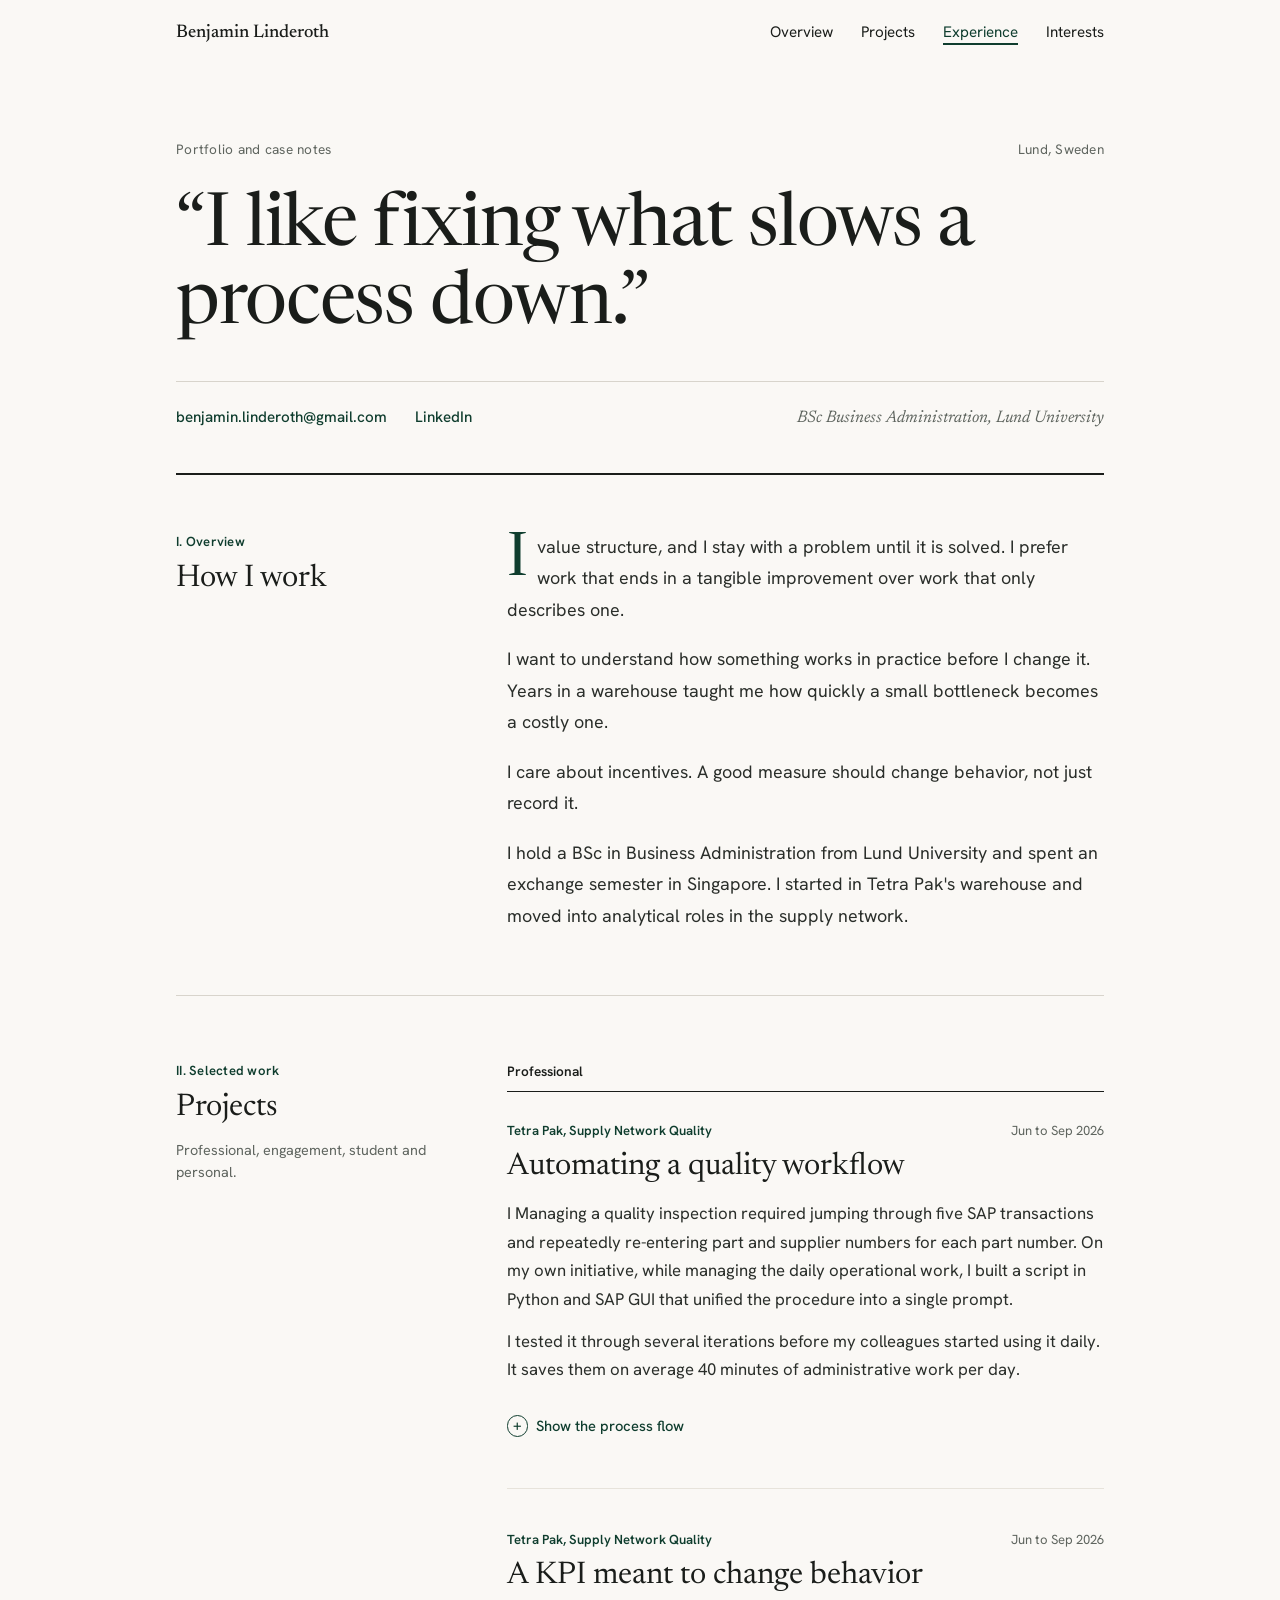
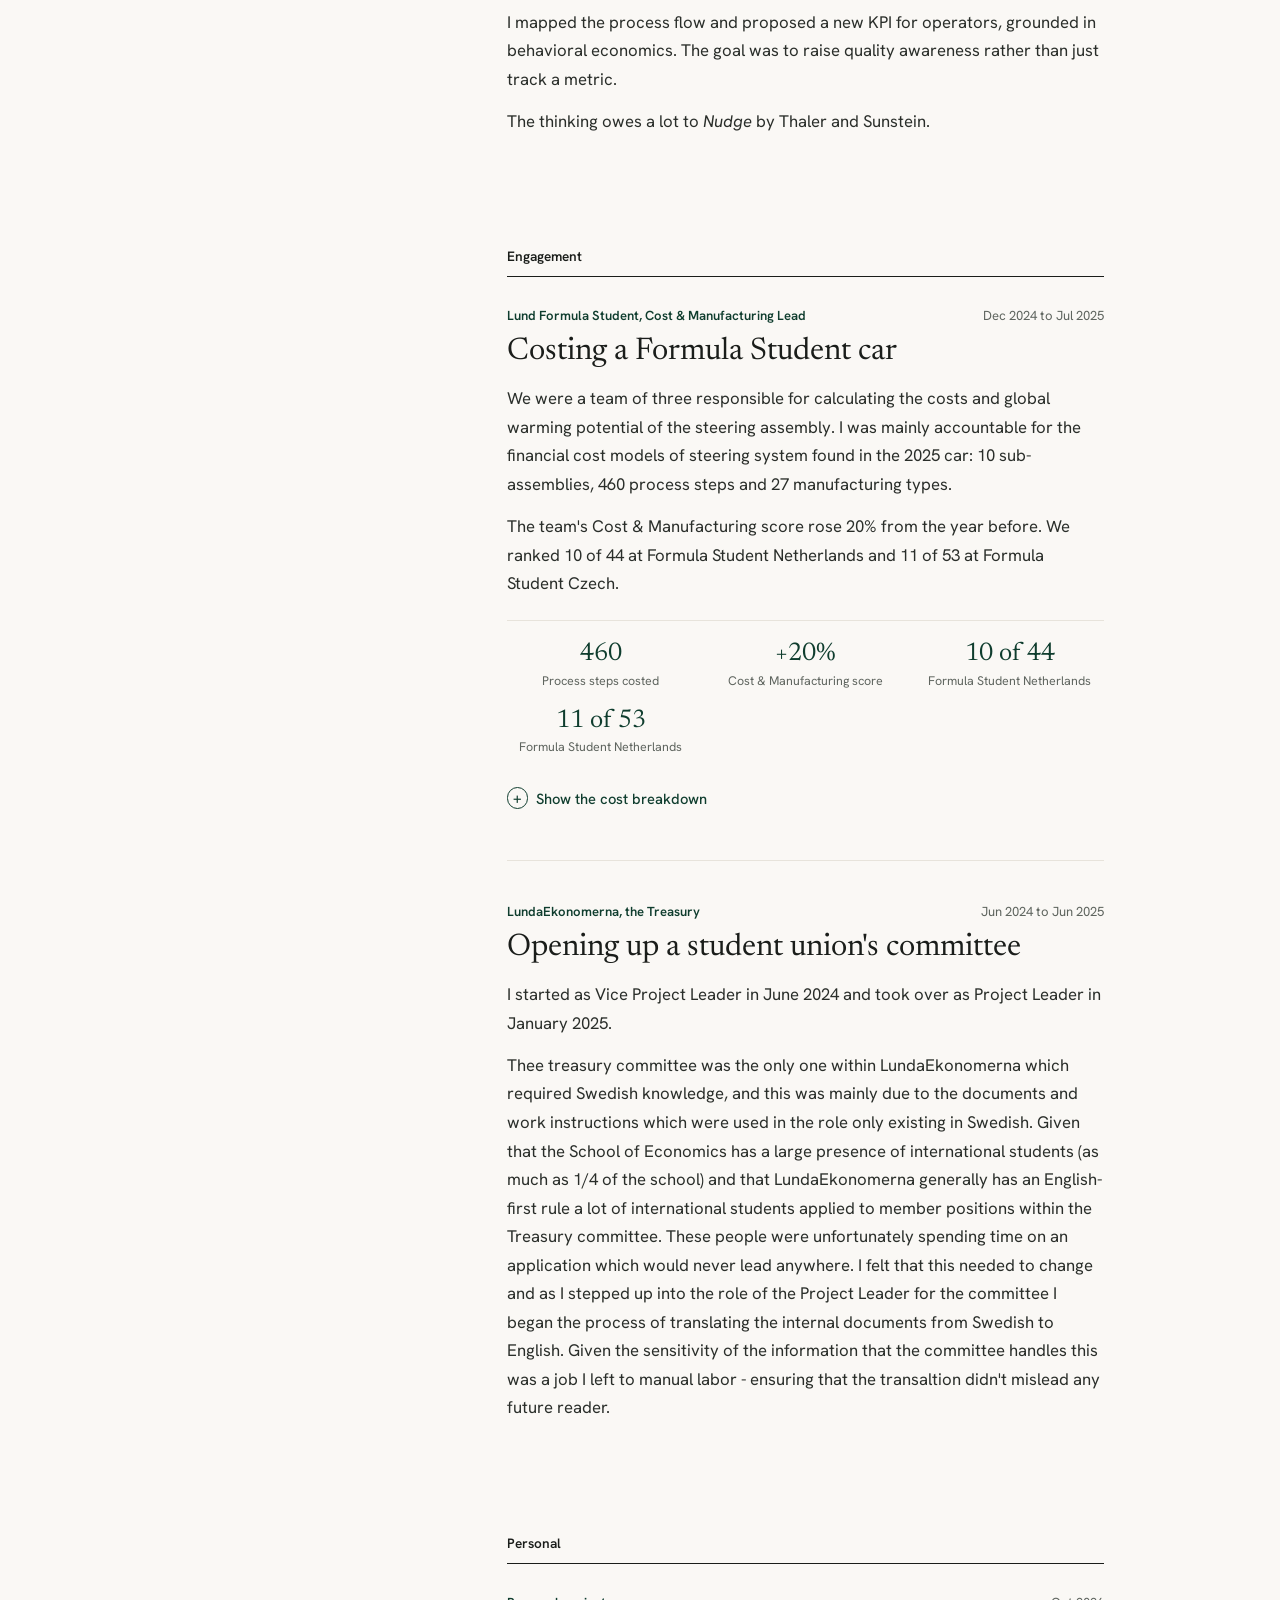
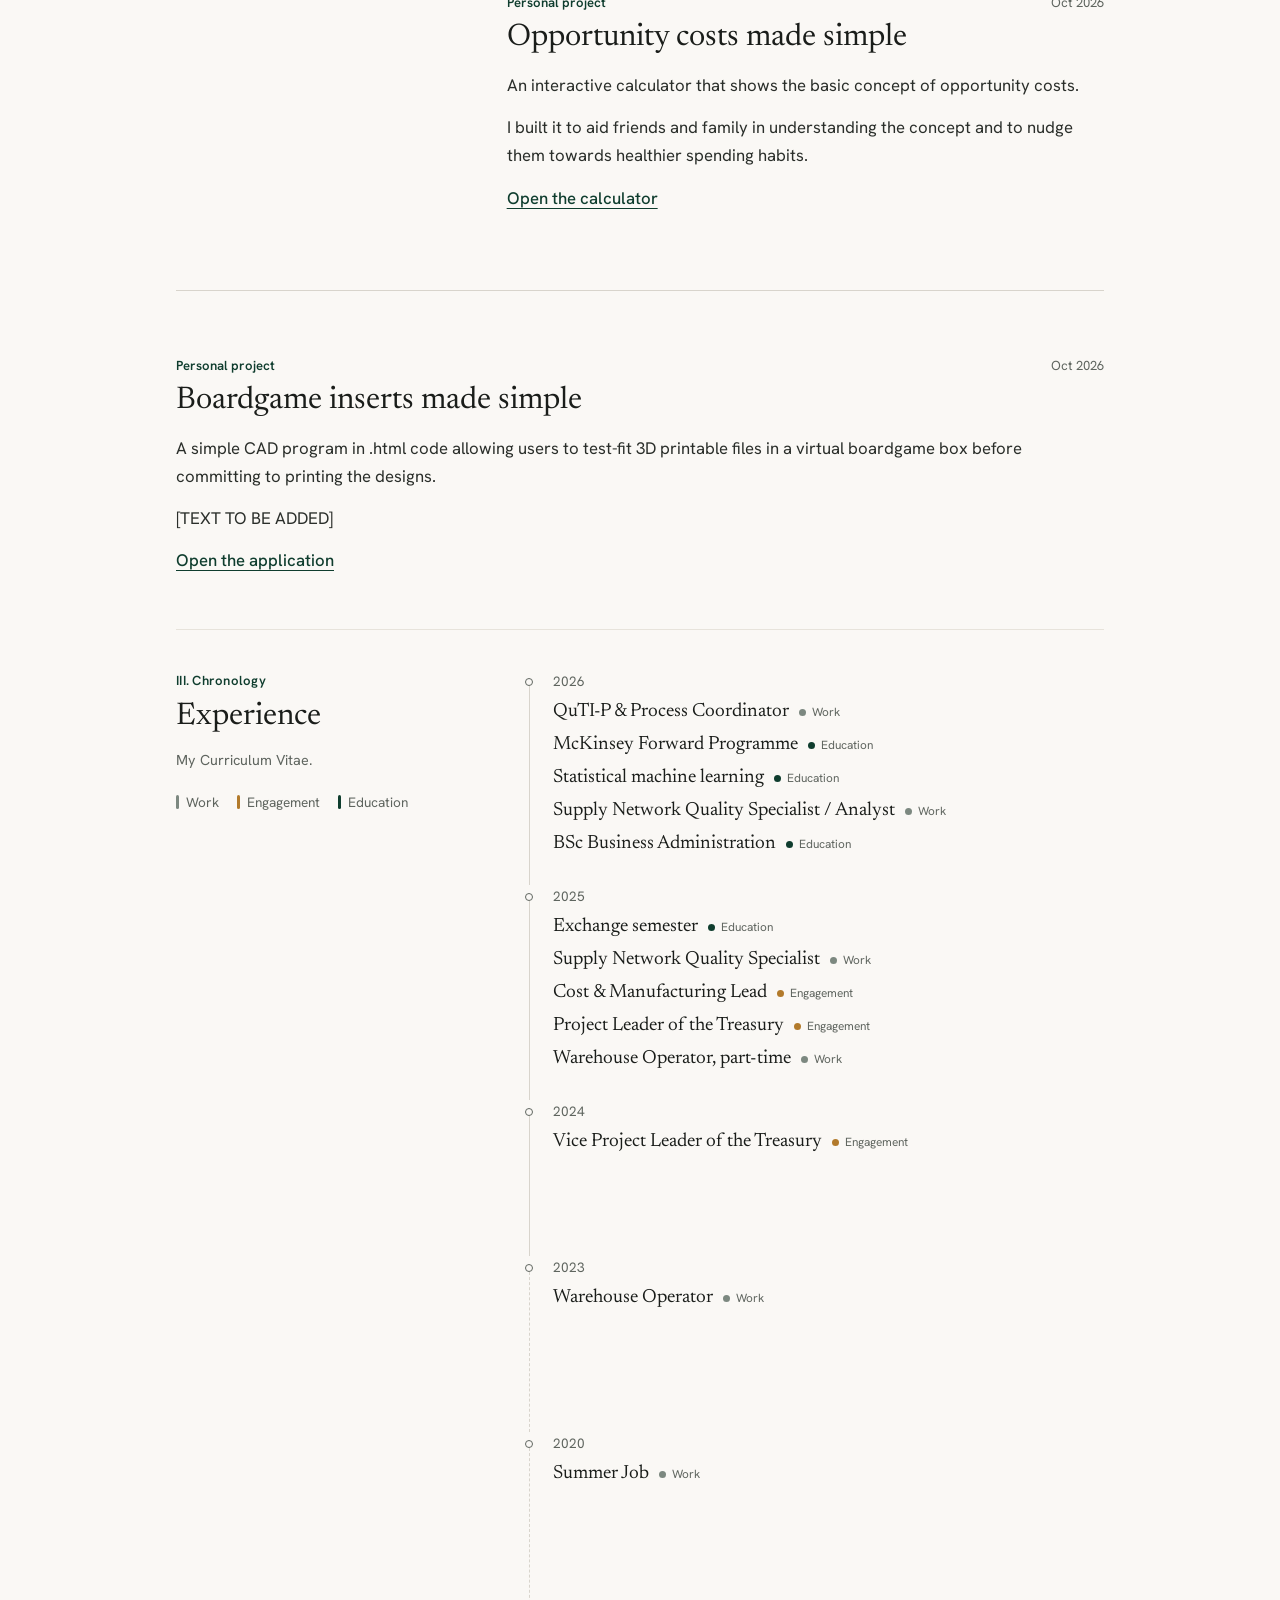
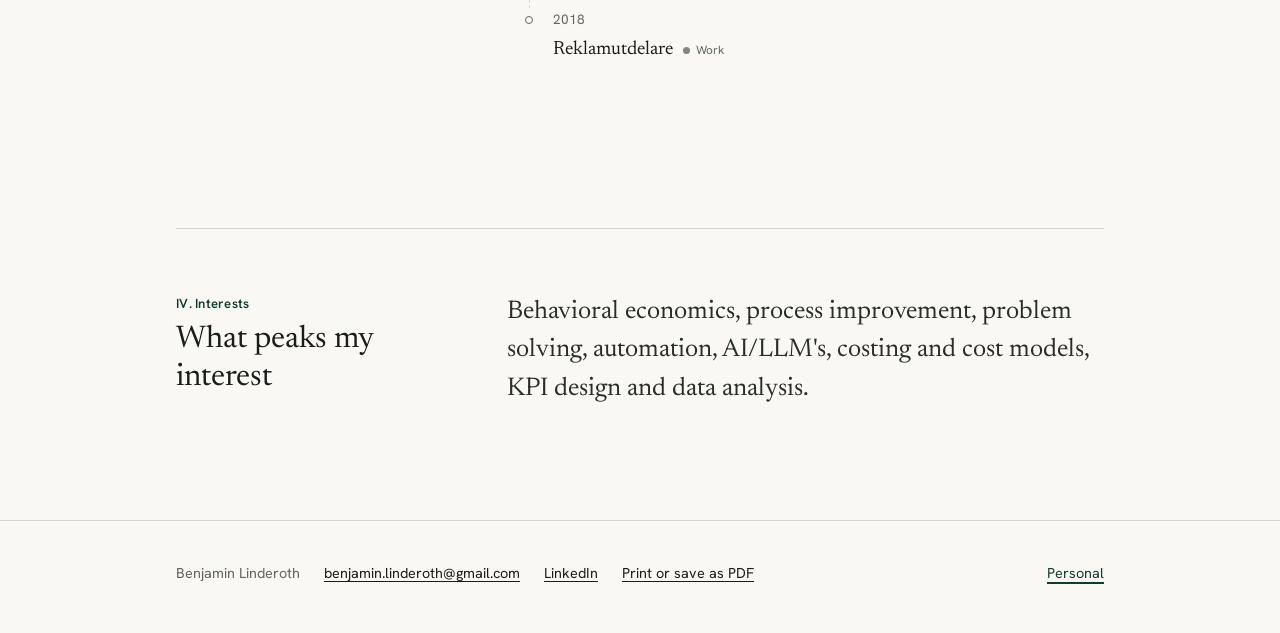
==== index.html @ 6a3e3b28 "Add files via upload" ====
<!DOCTYPE html>
<html lang="en">
<head>
<meta charset="utf-8">
<meta name="viewport" content="width=device-width, initial-scale=1">
<title>Benjamin Linderoth</title>
<meta name="description" content="Benjamin Linderoth. Business Administration graduate working with processes, costing and automation.">

<link rel="preconnect" href="https://fonts.googleapis.com">
<link rel="preconnect" href="https://fonts.gstatic.com" crossorigin>
<link href="https://fonts.googleapis.com/css2?family=Hanken+Grotesk:wght@400;500;600&family=Newsreader:ital,opsz,wght@0,6..72,300..700;1,6..72,300..700&display=swap" rel="stylesheet">
<link rel="stylesheet" href="style.css">
</head>

<body data-page="home">
<a class="skip" href="#overview">Skip to content</a>

<header>
  <div class="wrap">
    <a href="#top" class="name nd-name" aria-label="Benjamin Linderoth, back to top" data-split><span class="line">Benjamin Linderoth</span></a>
    <nav aria-label="Main">
      <a href="#overview">Overview</a>
      <a href="#projects">Projects</a>
      <a href="#experience">Experience</a>
      <a href="#interests">Interests</a>
    </nav>
  </div>
</header>

<main id="top" class="nd-wrap">

  <!-- Masthead -->
  <div class="nd-masthead">
    <p class="nd-print-name">Benjamin Linderoth</p>
    <div class="nd-masthead-top">
      <span>Portfolio and case notes</span>
      <span>Lund, Sweden</span>
    </div>
    <h1 class="nd-quote">“I like fixing what slows a process down.”</h1>
    <div class="nd-masthead-foot">
      <div class="nd-contact">
        <a href="mailto:benjamin.linderoth@gmail.com">benjamin.linderoth@gmail.com</a>
        <a href="https://www.linkedin.com/in/benjamin-linderoth/" rel="noopener">LinkedIn</a>
      </div>
      <span class="nd-degree">BSc Business Administration, Lund University</span>
    </div>
  </div>

  <!-- I. Overview -->
  <section class="nd-sec" id="overview">
    <div class="nd-side">
      <span class="nd-label">I. Overview</span>
      <h2>How I work</h2>
    </div>
    <div class="nd-body nd-prose">
      <p class="nd-dropcap">I value structure, and I stay with a problem until it is solved. I prefer work that ends in a tangible improvement over work that only describes one.</p>
      <p>I want to understand how something works in practice before I change it. Years in a warehouse taught me how quickly a small bottleneck becomes a costly one.</p>
      <p>I care about incentives. A good measure should change behavior, not just record it.</p>
      <p>I hold a BSc in Business Administration from Lund University and spent an exchange semester in Singapore. I started in Tetra Pak's warehouse and moved into analytical roles in the supply network.</p>
    </div>
  </section>

  <!-- II. Projects: read top to bottom, no clicking needed -->
  <section class="nd-sec" id="projects">
    <div class="nd-side">
      <div class="nd-sticky">
        <span class="nd-label">II. Selected work</span>
        <h2>Projects</h2>
        <p class="nd-side-note">Professional, engagement, student and personal.</p>
      </div>
    </div>
    <div class="nd-body">

      <h3 class="nd-group">Professional</h3>

      <article class="nd-case" id="automating-a-quality-workflow">
        <div class="nd-meta"><span>Tetra Pak, Supply Network Quality</span><span>Jun to Sep 2026</span></div>
        <h4>Automating a quality workflow</h4>
        <p>I Managing a quality inspection required jumping through five SAP transactions and repeatedly re-entering part and supplier numbers for each part number. On my own initiative, while managing the daily operational work, I built a script in Python and SAP GUI that unified the procedure into a single prompt.</p>
        <p>I tested it through several iterations before my colleagues started using it daily. It saves them on average 40 minutes of administrative work per day.</p>

        <!-- Process flow: hidden until asked for. Generic labels on purpose (NDA). -->
        <details class="fc-toggle">
          <summary><span class="fc-show">Show the process flow</span><span class="fc-hide">Hide the process flow</span></summary>
          <div class="fc-widget" data-flowchart>
          <div class="fc-bar">
          <div class="fc-tabs" role="tablist" aria-label="Process mode">
          <button type="button" class="fc-tab active" role="tab" aria-selected="true" data-fc-mode="manual">Manual (5 screens)</button>
          <button type="button" class="fc-tab" role="tab" aria-selected="false" data-fc-mode="auto">Automated (script)</button>
          </div>
          <button type="button" class="fc-run" data-fc-run title="Step through the flow">
          <span class="fc-run-dot"></span> <span class="fc-run-label">Run trace</span>
          </button>
          </div>

          <div class="fc-legend" aria-hidden="true">
          <span><i class="lg-term"></i> Start / end</span>
          <span><i class="lg-io"></i> Manual input</span>
          <span><i class="lg-proc"></i> SAP step</span>
          <span><i class="lg-sub"></i> Script</span>
          </div>

          <div class="fc-stage">
          <div class="fc-track fc-steps active" data-fc-panel="manual">
            <div class="fc-row fc-heads" aria-hidden="true"><span>Manual input</span><span></span><span>In SAP</span></div>
            <div class="fc-row"><div class="fc-node fc-term"><span class="fc-title">Quality issue identified</span></div></div>
            <div class="fc-row fc-connector"><div class="fc-arrow"></div></div>
            <div class="fc-row"><div class="fc-node fc-io"><div class="fc-skew"><span class="fc-code">Input 1</span><span class="fc-title">Open SAP screen 1 and enter the part number</span></div></div><div class="fc-arrow fc-right"></div><div class="fc-node fc-proc"><span class="fc-code">SAP screen 1</span><span class="fc-title">Update the part's quality setting</span></div></div>
            <div class="fc-row fc-connector"><div class="fc-arrow"></div></div>
            <div class="fc-row"><div class="fc-node fc-io"><div class="fc-skew"><span class="fc-code">Input 2</span><span class="fc-title">Open SAP screen 2 and re-enter the part number</span></div></div><div class="fc-arrow fc-right"></div><div class="fc-node fc-proc"><span class="fc-code">SAP screen 2</span><span class="fc-title">Set up the inspection</span></div></div>
            <div class="fc-row fc-connector"><div class="fc-arrow"></div></div>
            <div class="fc-row"><div class="fc-node fc-io"><div class="fc-skew"><span class="fc-code">Input 3, lookup</span><span class="fc-title">Open SAP screen 3, enter the part number and note the supplier number</span></div></div></div>
            <div class="fc-row fc-connector"><div class="fc-arrow"></div></div>
            <div class="fc-row"><div class="fc-node fc-io"><div class="fc-skew"><span class="fc-code">Input 4</span><span class="fc-title">Open SAP screen 4 and type in the supplier number</span></div></div><div class="fc-arrow fc-right"></div><div class="fc-node fc-proc"><span class="fc-code">SAP screen 4</span><span class="fc-title">Log an inspection for incoming stock</span></div></div>
            <div class="fc-row fc-connector"><div class="fc-arrow"></div></div>
            <div class="fc-row"><div class="fc-node fc-io"><div class="fc-skew"><span class="fc-code">Input 5</span><span class="fc-title">Open SAP screen 5, re-enter the part number and type the reason</span></div></div><div class="fc-arrow fc-right"></div><div class="fc-node fc-proc"><span class="fc-code">SAP screen 5</span><span class="fc-title">Record the reason for the change</span></div></div>
            <div class="fc-row fc-connector"><div class="fc-arrow"></div></div>
            <div class="fc-row"><div class="fc-node fc-term"><span class="fc-title">Procedure completed</span></div></div>
            <p class="fc-summary">5 manual inputs, 5 SAP screens, many chances to mistype</p>
          </div>

          <div class="fc-track fc-steps" data-fc-panel="auto">
            <div class="fc-row fc-heads" aria-hidden="true"><span>Manual input</span><span></span><span>Script in SAP</span></div>
            <div class="fc-row"><div class="fc-node fc-term"><span class="fc-title">Quality issue identified</span></div></div>
            <div class="fc-row fc-connector"><div class="fc-arrow"></div></div>
            <div class="fc-row fc-top"><div class="fc-stack"><div class="fc-node fc-io fc-accent"><div class="fc-skew"><span class="fc-code">Single prompt, Python</span><span class="fc-title">Enter the part number and the reason once</span></div></div><div class="fc-fill-line"></div></div><div class="fc-arrow fc-right"></div><div class="fc-node fc-sub"><span class="fc-code">Predefined process, SAP GUI script</span><span class="fc-title">Runs in the background</span><div class="fc-sub-pipeline"><span>1. Update the quality setting</span><span>2. Set up the inspection</span><span>3. Fetch the supplier number</span><span>4. Log the incoming inspection</span><span>5. Record the reason</span></div></div></div>
            <div class="fc-row fc-connector"><div class="fc-arrow"></div></div>
            <div class="fc-row"><div class="fc-node fc-term fc-accent"><span class="fc-title">Procedure completed</span></div></div>
            <p class="fc-summary fc-summary-accent">1 manual input per part number, removes the risk of typing errors, 40 minutes saved per day</p>
          </div>
          </div>
          </div>
        </details>
      </article>

      <article class="nd-case" id="a-kpi-meant-to-change-behavior">
        <div class="nd-meta"><span>Tetra Pak, Supply Network Quality</span><span>Jun to Sep 2026</span></div>
        <h4>A KPI meant to change behavior</h4>
        <p>I mapped the process flow and proposed a new KPI for operators, grounded in behavioral economics. The goal was to raise quality awareness rather than just track a metric.</p>
        <p>The thinking owes a lot to <em>Nudge</em> by Thaler and Sunstein.</p>
      </article>

      <h3 class="nd-group">Engagement</h3>

      <article class="nd-case" id="costing-a-formula-student-car">
        <div class="nd-meta"><span>Lund Formula Student, Cost &amp; Manufacturing Lead</span><span>Dec 2024 to Jul 2025</span></div>
        <h4>Costing a Formula Student car</h4>
        <p>We were a team of three responsible for calculating the costs and global warming potential of the steering assembly. I was mainly accountable for the financial cost models of steering system found in the 2025 car: 10 sub-assemblies, 460 process steps and 27 manufacturing types.</p>
        <p>The team's Cost &amp; Manufacturing score rose 20% from the year before. We ranked 10 of 44 at Formula Student Netherlands and 11 of 53 at Formula Student Czech.</p>
        <div class="nd-figures">
          <div><strong>460</strong><span>Process steps costed</span></div>
          <div><strong>+20%</strong><span>Cost &amp; Manufacturing score</span></div>
          <div><strong>10 of 44</strong><span>Formula Student Netherlands</span></div>
		  <div><strong>11 of 53</strong><span>Formula Student Netherlands</span></div>
        </div>

          <!-- Cost breakdown: three figures that tell one story -->
          <details class="fc-toggle cb-toggle">
            <summary><span class="fc-show">Show the cost breakdown</span><span class="fc-hide">Hide the cost breakdown</span></summary>
            <div class="cb" data-cb>
            <div class="cb-tabs" role="tablist" aria-label="Cost breakdown">
              <button type="button" role="tab" id="cb-t1" aria-controls="cb-1" aria-selected="true" data-cb-tab="0">1. What cost the most</button>
              <button type="button" role="tab" id="cb-t2" aria-controls="cb-2" aria-selected="false" tabindex="-1" data-cb-tab="1">2. What drove it</button>
              <button type="button" role="tab" id="cb-t3" aria-controls="cb-3" aria-selected="false" tabindex="-1" data-cb-tab="2">3. How time was costed</button>
            </div>
            <section class="cb-page" id="cb-1" role="tabpanel" aria-labelledby="cb-t1">
              <h5>The metal was cheap. Machine time was not.</h5>
              <p class="cb-lede">Of every euro in the cost model for the machined steering parts, about 12 cents was material. The rest was time on the saw, mill and lathe.</p>
              <ul class="cb-legend" aria-hidden="true"><li><i class="k-mat"></i>Material</li><li><i class="k-mach"></i>Machining</li></ul>
              <ol class="cb-bars">
                <li><div class="cb-row-head"><span>Bevel gearbox housing</span><span>€550 <small>material 4%</small></span></div><div class="cb-bar" style="width: 100.00%"><span class="k-mat" style="width: 3.57%"></span><span class="k-mach"></span></div></li>
                <li><div class="cb-row-head"><span>Rack rail</span><span>€263 <small>material 36%</small></span></div><div class="cb-bar" style="width: 47.90%"><span class="k-mat" style="width: 35.64%"></span><span class="k-mach"></span></div></li>
                <li><div class="cb-row-head"><span>Pinion mount</span><span>€257 <small>material 1%</small></span></div><div class="cb-bar" style="width: 46.68%"><span class="k-mat" style="width: 1.47%"></span><span class="k-mach"></span></div></li>
                <li><div class="cb-row-head"><span>Front hoop mount</span><span>€162 <small>material 9%</small></span></div><div class="cb-bar" style="width: 29.50%"><span class="k-mat" style="width: 9.17%"></span><span class="k-mach"></span></div></li>
                <li><div class="cb-row-head"><span>Pinion axle</span><span>€125 <small>material 22%</small></span></div><div class="cb-bar" style="width: 22.68%"><span class="k-mat" style="width: 21.57%"></span><span class="k-mach"></span></div></li>
              </ol>
              <div class="cb-stats">
                <div><strong>12%</strong><span>of the modeled cost was material, across 26 parts</span></div>
                <div><strong>€2&#8201;489</strong><span>for the 26 machined parts</span></div>
                <div><strong>17 h</strong><span>of machine time for the gearbox housing alone</span></div>
              </div>
              <p class="cb-caption">The five most expensive of 26 machined parts in the steering system. A bought-in quick-release hub is left out, since its purchase price dominates. Machining is costed per minute and includes labor, electricity and machine wear.</p>
            </section>
            <section class="cb-page" id="cb-2" role="tabpanel" aria-labelledby="cb-t2" hidden>
              <h5>About a fifth of machine time went to setting up, not cutting.</h5>
              <p class="cb-lede">Clamping, centering and changing tools made up a large share of every part. Smaller parts tend to lose more time this way, since each setup is spread over less cutting.</p>
              <ul class="cb-legend" aria-hidden="true"><li><i class="k-setup"></i>Setup</li><li><i class="k-cut"></i>Cutting</li><li><i class="k-median"></i>Median, 22%</li></ul>
              <ol class="cb-share" style="--median: 22.33%">
                <li><span class="cb-name">Front hoop mount</span><span class="cb-track"><span class="k-setup" style="width: 43.56%"></span><span class="k-cut"></span></span><span class="cb-pct">44%</span></li>
                <li><span class="cb-name">Rack rail bushing</span><span class="cb-track"><span class="k-setup" style="width: 33.75%"></span><span class="k-cut"></span></span><span class="cb-pct">34%</span></li>
                <li><span class="cb-name">Secondary input bearing holder</span><span class="cb-track"><span class="k-setup" style="width: 33.05%"></span><span class="k-cut"></span></span><span class="cb-pct">33%</span></li>
                <li><span class="cb-name">Tie rod insert</span><span class="cb-track"><span class="k-setup" style="width: 32.98%"></span><span class="k-cut"></span></span><span class="cb-pct">33%</span></li>
                <li><span class="cb-name">Pinion bearing holder</span><span class="cb-track"><span class="k-setup" style="width: 32.20%"></span><span class="k-cut"></span></span><span class="cb-pct">32%</span></li>
                <li><span class="cb-name">Bevel gear, 15 teeth</span><span class="cb-track"><span class="k-setup" style="width: 30.43%"></span><span class="k-cut"></span></span><span class="cb-pct">30%</span></li>
                <li><span class="cb-name">Pinion gear, 14 teeth</span><span class="cb-track"><span class="k-setup" style="width: 30.43%"></span><span class="k-cut"></span></span><span class="cb-pct">30%</span></li>
                <li><span class="cb-name">Rack rail mount, top</span><span class="cb-track"><span class="k-setup" style="width: 29.25%"></span><span class="k-cut"></span></span><span class="cb-pct">29%</span></li>
                <li><span class="cb-name">Rack rail bolt spacer</span><span class="cb-track"><span class="k-setup" style="width: 29.03%"></span><span class="k-cut"></span></span><span class="cb-pct">29%</span></li>
                <li><span class="cb-name">Output bearing holder</span><span class="cb-track"><span class="k-setup" style="width: 28.54%"></span><span class="k-cut"></span></span><span class="cb-pct">29%</span></li>
                <li><span class="cb-name">Input bearing holder</span><span class="cb-track"><span class="k-setup" style="width: 28.23%"></span><span class="k-cut"></span></span><span class="cb-pct">28%</span></li>
                <li><span class="cb-name">Bevel gear, 30 teeth</span><span class="cb-track"><span class="k-setup" style="width: 27.78%"></span><span class="k-cut"></span></span><span class="cb-pct">28%</span></li>
                <li><span class="cb-name">Rack rail mount</span><span class="cb-track"><span class="k-setup" style="width: 25.38%"></span><span class="k-cut"></span></span><span class="cb-pct">25%</span></li>
                <li><span class="cb-name">Central rack rail bushing</span><span class="cb-track"><span class="k-setup" style="width: 19.28%"></span><span class="k-cut"></span></span><span class="cb-pct">19%</span></li>
                <li><span class="cb-name">Tie rod bracket</span><span class="cb-track"><span class="k-setup" style="width: 18.38%"></span><span class="k-cut"></span></span><span class="cb-pct">18%</span></li>
                <li><span class="cb-name">Input axle</span><span class="cb-track"><span class="k-setup" style="width: 18.33%"></span><span class="k-cut"></span></span><span class="cb-pct">18%</span></li>
                <li><span class="cb-name">Triangle joint V4</span><span class="cb-track"><span class="k-setup" style="width: 17.90%"></span><span class="k-cut"></span></span><span class="cb-pct">18%</span></li>
                <li><span class="cb-name">Rod end spacer</span><span class="cb-track"><span class="k-setup" style="width: 17.50%"></span><span class="k-cut"></span></span><span class="cb-pct">18%</span></li>
                <li><span class="cb-name">Triangle joint V2</span><span class="cb-track"><span class="k-setup" style="width: 16.38%"></span><span class="k-cut"></span></span><span class="cb-pct">16%</span></li>
                <li><span class="cb-name">Triangle joint V1</span><span class="cb-track"><span class="k-setup" style="width: 15.08%"></span><span class="k-cut"></span></span><span class="cb-pct">15%</span></li>
                <li><span class="cb-name">Input shaft</span><span class="cb-track"><span class="k-setup" style="width: 12.24%"></span><span class="k-cut"></span></span><span class="cb-pct">12%</span></li>
                <li><span class="cb-name">Pinion axle</span><span class="cb-track"><span class="k-setup" style="width: 12.22%"></span><span class="k-cut"></span></span><span class="cb-pct">12%</span></li>
                <li><span class="cb-name">Pinion mount</span><span class="cb-track"><span class="k-setup" style="width: 10.97%"></span><span class="k-cut"></span></span><span class="cb-pct">11%</span></li>
                <li><span class="cb-name">Gear rack</span><span class="cb-track"><span class="k-setup" style="width: 10.08%"></span><span class="k-cut"></span></span><span class="cb-pct">10%</span></li>
                <li><span class="cb-name">Rack rail</span><span class="cb-track"><span class="k-setup" style="width: 8.08%"></span><span class="k-cut"></span></span><span class="cb-pct">8%</span></li>
                <li><span class="cb-name">Bevel gearbox housing</span><span class="cb-track"><span class="k-setup" style="width: 7.96%"></span><span class="k-cut"></span></span><span class="cb-pct">8%</span></li>
              </ol>
              <div class="cb-stats">
                <div><strong>22%</strong><span>median setup share per part</span></div>
                <div><strong>8 to 44%</strong><span>range across the 26 parts</span></div>
                <div><strong>12 h</strong><span>of setup out of 67 hours in total</span></div>
              </div>
              <p class="cb-caption">Setup as a share of machine minutes, per part, for 26 machined steering parts. Times as logged by the team’s student machinists. Two parts with unit errors in the source data are left out.</p>
            </section>
            <section class="cb-page" id="cb-3" role="tabpanel" aria-labelledby="cb-t3" hidden>
              <h5>A salary is not an hourly cost.</h5>
              <p class="cb-lede">To price labor honestly, I built the rate up from a machinist’s salary and every cost an employer pays on top. The total is 54% higher than the salary.</p>
              <ol class="cb-fall">
                <li class="cb-base"><div class="cb-row-head"><span>Monthly salary, metal machinist <small>(Swedish salary statistics)</small></span><span>SEK&#160;34&#8201;000</span></div><div class="cb-fall-track"><span style="left: 0.00%; width: 65.00%"></span></div></li>
                <li><div class="cb-row-head"><span>Employer contributions, 31.42% of salary and vacation pay <small>(Skatteverket)</small></span><span>+ SEK&#160;11&#8201;965</span></div><div class="cb-fall-track"><span style="left: 65.00%; width: 22.87%"></span></div></li>
                <li><div class="cb-row-head"><span>Vacation pay, 12% of salary <small>(Semesterlagen)</small></span><span>+ SEK&#160;4&#8201;080</span></div><div class="cb-fall-track"><span style="left: 87.87%; width: 7.80%"></span></div></li>
                <li><div class="cb-row-head"><span>Occupational pension, 4.5% <small>(Avtalspension SAF-LO)</small></span><span>+ SEK&#160;1&#8201;530</span></div><div class="cb-fall-track"><span style="left: 95.67%; width: 2.92%"></span></div></li>
                <li><div class="cb-row-head"><span>Special payroll tax on the pension, 24.26% <small>(Skatteverket)</small></span><span>+ SEK&#160;371</span></div><div class="cb-fall-track"><span style="left: 98.60%; width: 0.71%"></span></div></li>
                <li><div class="cb-row-head"><span>Insurances, about 1% <small>(Fora price list 2025)</small></span><span>+ SEK&#160;363</span></div><div class="cb-fall-track"><span style="left: 99.31%; width: 0.69%"></span></div></li>
                <li class="cb-total"><div class="cb-row-head"><span>Total cost to the employer, per month</span><span>SEK&#160;52&#8201;309</span></div><div class="cb-fall-track"><span style="left: 0; width: 100%"></span></div></li>
              </ol>
              <p class="cb-result"><span>Divided by 160 working hours a month</span><strong>SEK 327 an hour</strong><span>about €29.42, the labor rate behind every minute of machining</span></p>
              <p class="cb-caption">Each step comes from a public source, named in brackets. The 12% vacation pay stands in for the paid vacation hours that are not worked. The same method gives SEK 324 an hour for a workshop employee.</p>
            </section>
            <div class="cb-nav">
              <button type="button" data-cb-step="-1" disabled>Previous</button>
              <span class="cb-count" aria-live="polite">1 of 3</span>
              <button type="button" data-cb-step="1">Next</button>
            </div>
            </div>
          </details>
      </article>

      <article class="nd-case" id="running-a-student-unions-treasury">
        <div class="nd-meta"><span>LundaEkonomerna, the Treasury</span><span>Jun 2024 to Jun 2025</span></div>
        <h4>Opening up a student union's committee</h4>
        <p>I started as Vice Project Leader in June 2024 and took over as Project Leader in January 2025.</p>
        <p>Thee treasury committee was the only one within LundaEkonomerna which required Swedish knowledge, and this was mainly due to the documents and work instructions which were used in the role only existing in Swedish. Given that the School of Economics has a large presence of international students (as much as 1/4 of the school) and that LundaEkonomerna generally has an English-first rule a lot of international students applied to member positions within the Treasury committee. These people were unfortunately spending time on an application which would never lead anywhere. I felt that this needed to change and as I stepped up into the role of the Project Leader for the committee I began the process of translating the internal documents from Swedish to English. Given the sensitivity of the information that the committee handles this was a job I left to manual labor - ensuring that the transaltion didn't mislead any future reader.</p>
      </article>

      <h3 class="nd-group">Personal</h3>

      <article class="nd-case" id="opportunity-costs-made-simple">
        <div class="nd-meta"><span>Personal project</span><span>Oct 2026</span></div>
        <h4>Opportunity costs made simple</h4>
        <p>An interactive calculator that shows the basic concept of opportunity costs.</p>
        <p>I built it to aid friends and family in understanding the concept and to nudge them towards healthier spending habits.</p>
        <p><a class="nd-link" href="opportunity-costs.html">Open the calculator</a></p>
      </article>
    </div>
  </section>
  
        <article class="nd-case" id="boardgame-inserts-made-simple">
        <div class="nd-meta"><span>Personal project</span><span>Oct 2026</span></div>
        <h4>Boardgame inserts made simple</h4>
        <p>A simple CAD program in .html code allowing users to test-fit 3D printable files in a virtual boardgame box before committing to printing the designs.</p>
        <p>[TEXT TO BE ADDED]</p>
        <p><a class="nd-link" href="insert-planner.html">Open the application</a></p>
      </article>
    </div>
  </section>

  <!-- III. Experience: one timeline, titles under the year they ended, details open under the title -->
  <section class="nd-sec" id="experience">
    <div class="nd-side">
      <div class="nd-sticky">
        <span class="nd-label">III. Chronology</span>
        <h2>Experience</h2>
        <p class="nd-side-note">My Curriculum Vitae.</p>
        <ul class="nd-legend" aria-label="Types">
          <li><i class="t-work"></i>Work</li>
          <li><i class="t-engagement"></i>Engagement</li>
          <li><i class="t-education"></i>Education</li>
        </ul>
      </div>
    </div>
    <div class="nd-body nd-timeline" data-pane-group>
      <div class="tl-wrap">
      <ol class="tl scaled">
        <li class="tl-year" data-year="2026">
          <p class="tl-label">2026</p>
          <ul class="items">
                <li>
                  <button class="item" aria-expanded="false" aria-controls="e-qutip" data-start="2026-10" data-end="present" data-type="work">QuTI-P &amp; Process Coordinator</button>
                  <span class="nd-type t-work">Work</span>
                  <div class="detail" id="e-qutip">
                    <h3>QuTI-P &amp; Process Coordinator</h3>
                    <p class="where">Tetra Pak, Lund, Oct 2026 to present, consultant</p>
                    <!-- TODO: add a sentence about the role when you are ready. -->
                  </div>
                </li>
				<li>
                  <button class="item" aria-expanded="false" aria-controls="e-linnaeus" data-start="2026-09" data-end="2026-12" data-type="education">McKinsey Forward Programme</button>
                  <span class="nd-type t-education">Education</span>
                  <div class="detail" id="e-linnaeus">
                    <h3>McKinsey Forward Programme</h3>
                    <p class="where">McKinsey Academy, Sep to Dec 2026</p>
                    <p>A 10 week programme developing skills within problem-solving, communication, adaptability, resilience, relationships, well-being, and AI essentials.</p>
                  </div>
                </li>
                <li>
                  <button class="item" aria-expanded="false" aria-controls="e-linnaeus" data-start="2026-10" data-end="2026-11" data-type="education">Statistical machine learning</button>
                  <span class="nd-type t-education">Education</span>
                  <div class="detail" id="e-linnaeus">
                    <h3>Statistical machine learning</h3>
                    <p class="where">Linnaeus University, Oct to Nov 2026</p>
                    <p>7.5 ECTS Advanced course in Statistical machine learning.</p>
                  </div>
                </li>
                <li>
                  <button class="item" aria-expanded="false" aria-controls="e-snqs26" data-start="2026-06" data-end="2026-09" data-type="work">Supply Network Quality Specialist / Analyst</button>
                  <span class="nd-type t-work">Work</span>
                  <div class="detail" id="e-snqs26">
                    <h3>Supply Network Quality Specialist / Analyst</h3>
                    <p class="where">Tetra Pak, Lund, Jun to Sep 2026</p>
                    <p>Built an automation in Python and SAP GUI that removed a manual step with recurring input errors. It saves about 40 minutes a day.</p>
                    <p>Mapped the process flow and proposed a new KPI, grounded in behavioral economics, to raise quality awareness among operators.</p>
                  </div>
                </li>
                <li>
                  <button class="item" aria-expanded="false" aria-controls="e-bsc" data-start="2023-08" data-end="2026-06" data-type="education">BSc Business Administration</button>
                  <span class="nd-type t-education">Education</span>
                  <div class="detail" id="e-bsc">
                    <h3>BSc Business Administration</h3>
                    <p class="where">Lund University School of Economics and Management, Aug 2023 to Jun 2026</p>
                    <p>Bachelor of Science in Business and Economics, International Business track.</p>
                    <p>Top grades in accounting, corporate finance, statistics, international economics and Management Control Systems.</p>
                  </div>
                </li>
          </ul>
        </li>
        <li class="tl-year" data-year="2025">
          <p class="tl-label">2025</p>
          <ul class="items">
                <li>
                  <button class="item" aria-expanded="false" aria-controls="e-nus" data-start="2025-08" data-end="2025-12" data-type="education">Exchange semester</button>
                  <span class="nd-type t-education">Education</span>
                  <div class="detail" id="e-nus">
                    <h3>Exchange semester</h3>
                    <p class="where">National University of Singapore, Business School, Aug to Dec 2025</p>
                    <p>Courses in Business Analytics, Decision Analytics using Spreadsheets, Operations &amp; Technology Management and Financial Markets.</p>
                  </div>
                </li>
                <li>
                  <button class="item" aria-expanded="false" aria-controls="e-snqs25" data-start="2025-06" data-end="2025-07" data-type="work">Supply Network Quality Specialist</button>
                  <span class="nd-type t-work">Work</span>
                  <div class="detail" id="e-snqs25">
                    <h3>Supply Network Quality Specialist</h3>
                    <p class="where">Tetra Pak, Lund, Jun to Jul 2025</p>
                    <p>Reviewed daily quality deviation reports and blocked non-conforming parts in global systems, to keep internal standards and reduce the risk of field failures.</p>
                    <p>Followed up with the engineers responsible at suppliers and documented corrective actions. Also handled the financial side of deviations: invoicing suppliers and crediting customers, checked against purchase orders.</p>
                  </div>
                </li>
                <li>
                  <button class="item" aria-expanded="false" aria-controls="e-cm" data-start="2024-12" data-end="2025-07" data-type="engagement">Cost &amp; Manufacturing Lead</button>
                  <span class="nd-type t-engagement">Engagement</span>
                  <div class="detail" id="e-cm">
                    <h3>Cost &amp; Manufacturing Lead</h3>
                    <p class="where">Lund Formula Student, Dec 2024 to Jul 2025</p>
                    <p>Part of a team of three responsible for the cost and GWP calculations of the 2025 car, which count for 10% of the total competition points. I was mainly responsible for the financial cost models.</p>
                    <p>The team's average Cost &amp; Manufacturing score rose 20% from the year before.</p>
                  </div>
                </li>
                <li>
                  <button class="item" aria-expanded="false" aria-controls="e-treasury" data-start="2025-01" data-end="2025-06" data-type="engagement">Project Leader of the Treasury</button>
                  <span class="nd-type t-engagement">Engagement</span>
                  <div class="detail" id="e-treasury">
                    <h3>Project Leader of the Treasury</h3>
                    <p class="where">LundaEkonomerna, Jan to Jun 2025</p>
                    <p>Led a team of five handling daily finances, budget tracking and internal controls in Fortnox, for a student union with SEK 10 million in annual revenue.</p>
                    <p>Started moving the internal documents from Swedish to English to open the committee to international students.</p>
                  </div>
                </li>
                <li>
                  <button class="item" aria-expanded="false" aria-controls="e-adecco" data-start="2023-09" data-end="2025-05" data-type="work">Warehouse Operator, part-time</button>
                  <span class="nd-type t-work">Work</span>
                  <div class="detail" id="e-adecco">
                    <h3>Warehouse Operator, part-time</h3>
                    <p class="where">Tetra Pak via Adecco, Sep 2023 to May 2025</p>
                    <p>Part-time warehouse work alongside my studies.</p>
                  </div>
                </li>
          </ul>
        </li>
        <li class="tl-year" data-year="2024">
          <p class="tl-label">2024</p>
          <ul class="items">
                <li>
                  <button class="item" aria-expanded="false" aria-controls="e-vice" data-start="2024-06" data-end="2024-12" data-type="engagement">Vice Project Leader of the Treasury</button>
                  <span class="nd-type t-engagement">Engagement</span>
                  <div class="detail" id="e-vice">
                    <h3>Vice Project Leader of the Treasury</h3>
                    <p class="where">LundaEkonomerna, Jun to Dec 2024</p>
                    <p>Vice Project Leader of the Treasury, before taking over as Project Leader in January 2025.</p>
                  </div>
                </li>
          </ul>
        </li>
        <li class="tl-year" data-year="2023">
          <p class="tl-label">2023</p>
          <ul class="items">
                <li>
                  <button class="item" aria-expanded="false" aria-controls="e-warehouse" data-start="2021-07" data-end="2023-08" data-type="work">Warehouse Operator</button>
                  <span class="nd-type t-work">Work</span>
                  <div class="detail" id="e-warehouse">
                    <h3>Warehouse Operator</h3>
                    <p class="where">Tetra Pak, Lund, Jul 2021 to Aug 2023, full-time</p>
                    <p>Handled inbound and outbound deliveries in a customs-certified environment and worked regularly in SAP.</p>
                    <p>Member of a World Class Manufacturing team, using Kaizen to find bottlenecks and improve flows. I was trained in Kaizen and in facilitating information.</p>
                    <p>I educated colleagues about Tetra Pak's upcoming strategy: seven sessions for 30 colleagues.</p>
                  </div>
                </li>
          </ul>
        </li>
        <li class="tl-year" data-year="2020">
          <p class="tl-label">2020</p>
          <ul class="items">
                <li>
                  <button class="item" aria-expanded="false" aria-controls="e-summer" data-start="2020-07" data-end="2020-08" data-type="work">Summer Job</button>
                  <span class="nd-type t-work">Work</span>
                  <div class="detail" id="e-summer">
                    <h3>Summer Job</h3>
                    <p class="where">Tetra Pak, Lund, Jul to Aug 2020</p>
                    <!-- TODO: add what you did, if you want to. -->
                    <p>Summer job at Tetra Pak in Lund.</p>
                  </div>
                </li>
          </ul>
        </li>
        <li class="tl-year" data-year="2018">
          <p class="tl-label">2018</p>
          <ul class="items">
                <li>
                  <button class="item" aria-expanded="false" aria-controls="e-reklam" data-start="2017-06" data-end="2018-06" data-type="work">Reklamutdelare</button>
                  <span class="nd-type t-work">Work</span>
                  <div class="detail" id="e-reklam">
                    <h3>Reklamutdelare</h3>
                    <p class="where">Svensk Direktreklam AB, Jun 2017 to Jun 2018</p>
                    <!-- TODO: add a sentence about what you did, if you want one. -->
                    <p>Distributing advertising material.</p>
                  </div>
                </li>
          </ul>
        </li>
      </ol>
      </div>
    </div>
  </section>

  <!-- IV. Interests -->
  <section class="nd-sec nd-last" id="interests">
    <div class="nd-side">
      <span class="nd-label">IV. Interests</span>
      <h2>What peaks my interest</h2>
    </div>
    <div class="nd-body">
      <p class="nd-interests">Behavioral economics, process improvement, problem solving, automation, AI/LLM's, costing and cost models, KPI design and data analysis.</p>
    </div>
  </section>
</main>

<footer>
  <div class="wrap">
    <div class="links">
      <span class="nd-foot-name">Benjamin Linderoth</span>
      <a href="mailto:benjamin.linderoth@gmail.com">benjamin.linderoth@gmail.com</a>
      <a href="https://www.linkedin.com/in/benjamin-linderoth/" rel="noopener">LinkedIn</a>
      <!-- TODO: When cv.pdf is uploaded next to index.html, remove the comment markers around the next line.
      <a href="cv.pdf">CV (PDF)</a>
      -->
      <button type="button" class="print-link" data-print>Print or save as PDF</button>
    </div>
    <a class="personal" href="personal.html">Personal</a>
  </div>
</footer>

<script src="site.js"></script>
</body>
</html>
---- style.css ----
@font-face {
  font-family: "Liberation Mono";
  src: url("fonts/LiberationMono-Regular.woff2") format("woff2");
  font-weight: 400; font-style: normal; font-display: swap;
}

:root {
  --paper: #EFF1F3;
  --ink: #1C2230;
  --muted: #5B6577;
  --accent: #2F45E0;
  --rule: #CBD1DA;
  --serif: "Newsreader", Georgia, "Times New Roman", serif;
  --dur: #8E9BB7;
  --sans: "Hanken Grotesk", system-ui, -apple-system, "Segoe UI", sans-serif;
}

*, *::before, *::after { box-sizing: border-box; }
html { scroll-behavior: smooth; }
body {
  margin: 0;
  background: var(--paper);
  color: var(--ink);
  font-family: var(--serif);
  font-size: 1.15rem;
  line-height: 1.65;
  -webkit-font-smoothing: antialiased;
}

.wrap {
  max-width: 72rem;
  margin: 0 auto;
  padding: 0 clamp(1.25rem, 5vw, 3rem);
}

a { color: inherit; text-decoration-thickness: 1px; text-underline-offset: 0.2em; }
a:hover { color: var(--accent); }
a:focus-visible, button:focus-visible {
  outline: 2px solid var(--accent);
  outline-offset: 3px;
  border-radius: 2px;
}

.skip {
  position: absolute; left: -999px; top: 0;
  background: var(--ink); color: var(--paper);
  padding: 0.6rem 1rem; font-family: var(--sans); font-size: 0.9rem;
}
.skip:focus { left: 1rem; top: 1rem; z-index: 10; }

/* Header */
header .wrap {
  display: flex; justify-content: space-between; align-items: baseline;
  padding-top: 1.75rem; padding-bottom: 1.75rem;
  font-family: var(--sans); font-size: 0.95rem;
}
header nav { display: flex; gap: clamp(0.9rem, 3vw, 1.75rem); flex-wrap: wrap; justify-content: flex-end; }
header a { text-decoration: none; }
header a:hover { color: var(--accent); }

/* Hero */
.hero { padding: clamp(4rem, 12vw, 9rem) 0 clamp(2.5rem, 7vw, 5rem); }
.name {
  margin: 0;
  font-weight: 380;
  font-size: clamp(3.4rem, 12vw, 9rem);
  line-height: 0.95;
  letter-spacing: -0.03em;
}
.name .line { display: block; white-space: nowrap; }
.name .ch {
  display: inline-block;
  --t: 0;
  translate: 0 calc(var(--t) * -0.1em);
  color: color-mix(in srgb, var(--accent) calc(var(--t) * 100%), var(--ink));
  animation: rise 0.9s cubic-bezier(0.2, 0.7, 0.2, 1) both;
  animation-delay: calc(var(--i) * 45ms + 150ms);
  transition: translate 0.25s ease-out, color 0.25s ease-out;
}
@keyframes rise {
  from { transform: translateY(0.35em); opacity: 0; }
  to   { transform: none; opacity: 1; }
}
.lede {
  margin: clamp(2rem, 5vw, 3.5rem) 0 0;
  max-width: 34rem;
  font-size: clamp(1.4rem, 3vw, 1.75rem);
  line-height: 1.35;
}

/* Sections: label on the left, content to its right */
.sec { padding: clamp(3rem, 7vw, 5.5rem) 0; }
.sec > .wrap {
  display: grid;
  grid-template-columns: 8.5rem minmax(0, 1fr);
  gap: 2rem;
}
.sec h2 {
  margin: 0.35rem 0 0;
  font-family: var(--sans);
  font-weight: 500;
  font-size: 0.95rem;
  color: var(--muted);
}
.prose { max-width: 38rem; }
.prose p { margin: 0 0 1.1rem; }

/* Title list + detail pane (Projects and Experience) */
.panes {
  display: grid;
  grid-template-columns: minmax(0, 0.9fr) minmax(0, 1.1fr);
  gap: clamp(2rem, 6vw, 5rem);
  align-items: start;
}
.group-label {
  margin: 0 0 0.9rem;
  font-family: var(--sans);
  font-size: 0.85rem;
  color: var(--muted);
}
.group-label.later { margin-top: 2.5rem; }
.items { list-style: none; margin: 0; padding: 0; }
.items li { margin: 0 0 0.85rem; }
.item {
  display: block;
  background: none; border: 0; padding: 0;
  font: inherit; font-size: 1.35rem; line-height: 1.3;
  color: var(--ink); text-align: left; cursor: pointer;
  transition: color 0.2s, translate 0.25s cubic-bezier(0.2, 0.7, 0.2, 1);
}
.item:hover { color: var(--accent); }
.item[aria-expanded="true"] { color: var(--accent); translate: 0.5rem 0; }

.pane { position: sticky; top: 2rem; max-width: 32rem; min-height: 6rem; }
.pane-empty { margin: 0; font-family: var(--sans); font-size: 0.95rem; color: var(--muted); }
.pane.swap > * { animation: fadein 0.35s ease-out both; }
@keyframes fadein { from { opacity: 0; translate: 0 0.4rem; } to { opacity: 1; translate: 0 0; } }
.pane h3 { margin: 0; font-size: 1.75rem; font-weight: 450; line-height: 1.2; letter-spacing: -0.01em; }
.where { margin: 0.4rem 0 1rem; font-family: var(--sans); font-size: 0.9rem; color: var(--muted); }
.pane p, .detail p { margin: 0 0 0.8rem; }

.detail { display: none; }
.detail h3 { display: none; }

/* =========================================================
   Interactive Floating ISO Flowchart (.fc-widget)
   ========================================================= */
.fc-widget {
  margin: 1.35rem 0 1.5rem;
  font-family: var(--sans);
  border: 1px solid var(--rule);
  border-radius: 6px;
  background:
    radial-gradient(circle, var(--rule) 1px, transparent 1px) 0 0 / 16px 16px,
    color-mix(in srgb, var(--paper) 65%, #fff);
  overflow: hidden;
  box-shadow: 0 6px 20px -10px rgba(28, 34, 48, 0.08);
}

.fc-bar {
  display: flex;
  justify-content: space-between;
  align-items: center;
  gap: 0.5rem;
  padding: 0.55rem 0.75rem;
  background: color-mix(in srgb, var(--paper) 92%, #fff);
  border-bottom: 1px solid var(--rule);
}

.fc-tabs {
  display: inline-flex;
  background: var(--paper);
  padding: 2px;
  border-radius: 4px;
  border: 1px solid var(--rule);
}

.fc-tab {
  background: none;
  border: 0;
  padding: 0.3rem 0.65rem;
  font-family: var(--sans);
  font-size: 0.76rem;
  font-weight: 500;
  color: var(--muted);
  border-radius: 3px;
  cursor: pointer;
  transition: background-color 0.2s, color 0.2s, box-shadow 0.2s;
}

.fc-tab:hover { color: var(--ink); }
.fc-tab.active {
  background: #fff;
  color: var(--accent);
  box-shadow: 0 1px 3px rgba(28, 34, 48, 0.08);
}

.fc-run {
  display: inline-flex;
  align-items: center;
  gap: 0.4rem;
  background: #fff;
  border: 1px solid var(--rule);
  border-radius: 999px;
  padding: 0.28rem 0.7rem;
  font-family: var(--sans);
  font-size: 0.75rem;
  font-weight: 500;
  color: var(--ink);
  cursor: pointer;
  transition: border-color 0.2s, color 0.2s, transform 0.15s;
}

.fc-run:hover {
  border-color: var(--accent);
  color: var(--accent);
}

.fc-run-dot {
  width: 6px;
  height: 6px;
  border-radius: 50%;
  background: var(--accent);
}

.fc-widget.running .fc-run {
  border-color: var(--accent);
  color: var(--accent);
}

.fc-widget.running .fc-run-dot {
  animation: fc-pulse 0.7s infinite alternate;
}

@keyframes fc-pulse {
  from { opacity: 0.3; transform: scale(0.8); }
  to   { opacity: 1; transform: scale(1.3); }
}

/* Shape Legend */
.fc-legend {
  display: flex;
  flex-wrap: wrap;
  gap: 0.75rem 1rem;
  padding: 0.4rem 0.75rem;
  border-bottom: 1px dashed var(--rule);
  background: color-mix(in srgb, var(--paper) 80%, #fff);
  font-size: 0.68rem;
  color: var(--muted);
}

.fc-legend span {
  display: inline-flex;
  align-items: center;
  gap: 0.35rem;
}

.fc-legend i {
  display: inline-block;
  width: 12px;
  height: 8px;
  border: 1.2px solid var(--muted);
  background: #fff;
}

.fc-legend .lg-term { border-radius: 999px; }
.fc-legend .lg-io   { transform: skewX(-16deg); }
.fc-legend .lg-proc { border-radius: 1px; }
.fc-legend .lg-sub  {
  border-color: var(--accent);
  box-shadow: inset 2px 0 0 var(--accent), inset -2px 0 0 var(--accent);
}

.fc-stage {
  padding: 1.15rem 1rem 1rem;
}

.fc-track {
  display: none;
  flex-direction: column;
  align-items: center;
}

.fc-track.active {
  display: flex;
  animation: fadein 0.3s ease-out both;
}

/* Base Flowchart Node */
@keyframes fc-float {
  0%, 100% { transform: translateY(0); }
  50%      { transform: translateY(-2.5px); }
}

.fc-node {
  position: relative;
  width: 100%;
  max-width: 19.5rem;
  background: #fff;
  border: 1.5px solid var(--ink);
  padding: 0.45rem 0.85rem;
  text-align: center;
  box-shadow: 0 3px 8px -2px rgba(28, 34, 48, 0.07);
  animation: fc-float 4.2s ease-in-out infinite;
  animation-delay: calc(var(--step, 0) * -0.45s);
  transition: border-color 0.25s, box-shadow 0.25s, background-color 0.25s, transform 0.25s;
}

.fc-node:hover {
  border-color: var(--accent);
  box-shadow: 0 6px 14px -3px rgba(47, 69, 224, 0.16);
  z-index: 2;
}

/* 1. ISO Terminator (Start / End) — Rounded Pill */
.fc-node.fc-term {
  width: auto;
  min-width: 12.5rem;
  border-radius: 999px;
  padding: 0.35rem 1.15rem;
  background: var(--paper);
  border-color: var(--muted);
}

.fc-node.fc-term .fc-title {
  font-size: 0.78rem;
  font-weight: 500;
  color: var(--ink);
}

/* 2. ISO Input / Output — Slanted Parallelogram */
.fc-node.fc-io {
  transform: skewX(-11deg);
  background: color-mix(in srgb, var(--paper) 45%, #fff);
  border-color: var(--muted);
  animation: none; /* keep skew crisp */
}

.fc-node.fc-io .fc-skew {
  transform: skewX(11deg); /* un-skew inner typography */
}

.fc-node.fc-io:hover {
  transform: skewX(-11deg) translateY(-2px);
  border-color: var(--accent);
}

/* 3. ISO Process — Standard Rectangle */
.fc-node.fc-proc {
  border-radius: 2px;
  border-color: var(--ink);
}

/* 4. ISO Predefined Process / Subroutine — Double Vertical Borders */
.fc-node.fc-sub {
  border-radius: 2px;
  border-color: var(--accent);
  background: color-mix(in srgb, var(--accent) 4%, #fff);
  padding: 0.6rem 1.25rem;
}

.fc-node.fc-sub::before,
.fc-node.fc-sub::after {
  content: "";
  position: absolute;
  top: 0;
  bottom: 0;
  width: 6px;
  border-color: var(--accent);
  border-style: solid;
  border-width: 0;
}

.fc-node.fc-sub::before { left: 0; border-right-width: 1.5px; }
.fc-node.fc-sub::after  { right: 0; border-left-width: 1.5px; }

.fc-sub-pipeline {
  margin-top: 0.45rem;
  padding-top: 0.45rem;
  border-top: 1px dashed color-mix(in srgb, var(--accent) 35%, transparent);
  display: flex;
  flex-direction: column;
  gap: 0.2rem;
  text-align: left;
  font-family: "Liberation Mono", monospace;
  font-size: 0.7rem;
  color: var(--muted);
}

.fc-sub-pipeline span {
  padding: 0.1rem 0.35rem;
  border-radius: 2px;
  transition: background-color 0.2s, color 0.2s;
}

.fc-sub-pipeline span.sub-active {
  background: var(--accent);
  color: #fff;
}

/* Accent modifiers for Automated view */
.fc-node.fc-accent {
  border-color: var(--accent);
}

/* Node Typography */
.fc-code {
  display: block;
  font-family: "Liberation Mono", monospace;
  font-size: 0.66rem;
  text-transform: uppercase;
  letter-spacing: 0.04em;
  color: var(--muted);
  margin-bottom: 0.1rem;
}

.fc-sub .fc-code,
.fc-accent .fc-code {
  color: var(--accent);
}

.fc-title {
  display: block;
  font-size: 0.82rem;
  font-weight: 500;
  line-height: 1.3;
  color: var(--ink);
}

/* Directional Connectors (Flowlines) */
.fc-arrow {
  position: relative;
  width: 1.5px;
  height: 15px;
  background: var(--rule);
  transition: background-color 0.25s;
}

.fc-arrow::after {
  content: "";
  position: absolute;
  bottom: -1px;
  left: 50%;
  transform: translateX(-50%);
  border-left: 4px solid transparent;
  border-right: 4px solid transparent;
  border-top: 5px solid var(--rule);
  transition: border-top-color 0.25s;
}

/* Active Trace Simulation Highlights */
.fc-node.trace-active {
  border-color: var(--accent) !important;
  background: color-mix(in srgb, var(--accent) 8%, #fff) !important;
  box-shadow: 0 0 0 3px rgba(47, 69, 224, 0.18), 0 6px 16px -4px rgba(47, 69, 224, 0.25) !important;
}

.fc-node.trace-done {
  border-color: var(--accent);
}

.fc-arrow.trace-done {
  background: var(--accent);
}

.fc-arrow.trace-done::after {
  border-top-color: var(--accent);
}

.fc-summary {
  margin: 0.9rem 0 0 !important;
  font-size: 0.76rem;
  color: var(--muted);
  text-align: center;
}

.fc-summary-accent {
  color: var(--accent);
  font-weight: 500;
}

/* Timeline */
.tl { list-style: none; margin: 0; padding: 0 0 0 1.5rem; }
.tl-year { position: relative; --gap: 1.75rem; margin: 0 0 var(--gap); }
.tl-year::before {
  content: ""; position: absolute;
  left: calc(-1.5rem - 3.5px); top: 0.5rem;
  width: 8px; height: 8px; border-radius: 50%;
  background: var(--paper); border: 1.5px solid var(--muted);
  z-index: 1;
}
.tl-year::after {
  content: ""; position: absolute;
  left: -1.5rem; top: 1rem; bottom: calc(var(--gap) * -1);
  border-left: 1px solid var(--rule);
}
.tl-year:last-child::after { display: none; }
.tl-year.jump { --gap: 3rem; }
.tl-year.jump::after { border-left-style: dashed; }
.tl-label { margin: 0 0 0.45rem; font-family: var(--sans); font-size: 0.85rem; color: var(--muted); }
.tl .items li { margin-bottom: 0.5rem; }
.tl .item { font-size: 1.2rem; }

/* Interests */
.interests { list-style: none; margin: 0; padding: 0; max-width: 38rem; }
.interests li { margin: 0 0 0.5rem; font-size: 1.3rem; line-height: 1.4; }
.nudge { margin: 2.75rem 0 0; font-size: 1rem; font-style: italic; }
.nudge a { color: var(--muted); text-decoration: none; }
.nudge a:hover { color: var(--accent); text-decoration: underline; }

/* Footer */
footer .wrap {
  display: flex; justify-content: space-between; flex-wrap: wrap; gap: 0.75rem 2rem;
  padding-top: 2.5rem; padding-bottom: 3rem;
  font-family: var(--sans); font-size: 0.9rem; color: var(--muted);
}
footer .links { display: flex; gap: 1.5rem; flex-wrap: wrap; }
footer a { color: var(--ink); }
footer a:hover { color: var(--accent); }
footer a.personal {
  color: var(--accent);
  text-decoration: underline;
  text-decoration-thickness: 1.5px;
  text-underline-offset: 0.25em;
}

.entries { list-style: none; margin: 2rem 0 0; padding: 0; max-width: 38rem; }
.entries li { margin: 0 0 1.6rem; }
.entries .kind { display: block; font-family: var(--sans); font-size: 0.85rem; color: var(--muted); }
.entries .entry-title { font-size: 1.35rem; }
.entries .entry-note { display: block; margin-top: 0.15rem; color: var(--muted); }
.empty { color: var(--muted); margin: 2rem 0 0; }

/* Narrow screens: details open under the title instead of on the right */
@media (max-width: 800px) {
  .sec > .wrap { grid-template-columns: minmax(0, 1fr); gap: 1.25rem; }
  .panes { grid-template-columns: minmax(0, 1fr); }
  .pane { display: none; }
  .items li.open .detail {
    display: block;
    margin: 0.75rem 0 1.5rem;
    padding-left: 1rem;
    border-left: 1px solid var(--rule);
  }
  .item[aria-expanded="true"] { translate: 0 0; }
}

@media (prefers-reduced-motion: reduce) {
  html { scroll-behavior: auto; }
  .name .ch { animation: none; transition: none; }
  .pane.swap > * { animation: none; }
  .item { transition: color 0.2s; }
  .fc-node { animation: none; }
}

/* Pictures inside entry text (Personal timeline) */
.pane figure, .detail figure { margin: 1.25rem 0; }
.pane figure img, .detail figure img { display: block; max-width: 100%; height: auto; }
.pane figcaption, .detail figcaption {
  margin-top: 0.4rem;
  font-family: var(--sans); font-size: 0.85rem; color: var(--muted);
}
.ph-box {
  display: grid; place-items: center;
  aspect-ratio: 3 / 2; width: 100%;
  border: 1px dashed var(--muted);
  font-family: var(--sans); font-size: 0.9rem; color: var(--muted);
}

/* Projects and Experience timelines (inside .tl-wrap; the Personal page is not affected) */
.tl-wrap { position: relative; padding-left: 22px; }
.tl-wrap .tl-year { transition: margin-bottom 0.5s ease; }
.tl.scaled .tl-year:not(.extra) { min-height: 8rem; }
.tl-wrap .tl-year.end::after { display: none; }

/* Years that only appear when a selected duration needs them */
.tl-wrap .tl-year.extra {
  display: grid;
  grid-template-rows: 0fr;
  opacity: 0;
  margin-bottom: 0;
  transition: grid-template-rows 0.5s ease, opacity 0.4s ease, margin-bottom 0.5s ease;
}
.tl-wrap .tl-year.extra.shown {
  grid-template-rows: 1fr;
  opacity: 1;
  margin-bottom: var(--gap);
}
.tl-inner { min-height: 0; overflow: hidden; }
.tl-spacer { height: 6rem; }

/* The duration line: drawn from the end date down to the start date */
.dur {
  position: absolute; left: 3px; width: 8px; top: 0; height: 0;
  pointer-events: none;
  opacity: 0;
  clip-path: inset(0 0 100% 0);
  transition: clip-path 0.8s cubic-bezier(0.2, 0.7, 0.2, 1), opacity 0.2s ease;
}
.dur.grow { opacity: 1; clip-path: inset(0 0 0 0); }
.dur::before {
  content: ""; position: absolute; left: 3px; top: 3px; bottom: 3px;
  width: 2px; border-radius: 1px; background: var(--dur);
}
.dur .cap {
  position: absolute; left: 1px; width: 6px; height: 6px; border-radius: 50%;
  background: var(--dur);
}
.dur .cap.top { top: 0; }
.dur .cap.bottom { bottom: 0; }

@media (prefers-reduced-motion: reduce) {
  .tl-wrap .tl-year, .tl-wrap .tl-year.extra, .dur { transition: none; }
}

/* Dates at the ends of the duration line (desktop) */
.dur-date {
  position: absolute; left: -4px;
  transform: translate(-100%, -50%);
  font-family: var(--sans); font-size: 0.75rem; line-height: 1; color: var(--muted);
  white-space: nowrap; pointer-events: none;
  opacity: 0;
  transition: opacity 0.3s ease;
}
.dur-date.on { opacity: 1; }
.dur-date.bottom.on { transition-delay: 0.55s; }
@media (max-width: 800px) { .dur-date { display: none; } }

/* Duration under the date line in the details */
.span, .pane .span, .detail .span { margin: -0.75rem 0 1rem; font-family: var(--sans); font-size: 0.85rem; color: var(--muted); }

/* Copy link, previous and next in the detail pane */
.pane-tools { margin-top: 1.25rem; }
.copy-link {
  background: none; border: 0; padding: 0; cursor: pointer;
  font-family: var(--sans); font-size: 0.85rem; color: var(--muted);
  text-decoration: underline; text-decoration-thickness: 1px; text-underline-offset: 0.2em;
}
.copy-link:hover { color: var(--accent); }
.pane-nav {
  display: flex; justify-content: space-between; align-items: flex-start; gap: 1.5rem;
  margin-top: 1.75rem; padding-top: 1rem; border-top: 1px solid var(--rule);
}
.pane-nav button {
  background: none; border: 0; padding: 0; cursor: pointer;
  font: inherit; color: var(--ink); text-align: left; max-width: 48%;
}
.pane-nav .next { margin-left: auto; text-align: right; }
.pane-nav small { display: block; margin-bottom: 0.15rem; font-family: var(--sans); font-size: 0.78rem; color: var(--muted); }
.pane-nav span { display: block; font-size: 1rem; line-height: 1.3; transition: color 0.2s; }
.pane-nav button:hover span { color: var(--accent); }

/* Main page: header that follows you, with the current section marked */
[data-page="home"] header {
  position: sticky; top: 0; z-index: 15;
  background: color-mix(in srgb, var(--paper) 90%, transparent);
  -webkit-backdrop-filter: blur(8px); backdrop-filter: blur(8px);
  transition: box-shadow 0.3s ease;
}
[data-page="home"] header .wrap { padding-top: 1.25rem; padding-bottom: 1.25rem; }
[data-page="home"] header.scrolled { box-shadow: 0 1px 0 var(--rule); }
[data-page="home"] header nav a { transition: color 0.2s; }
[data-page="home"] header nav a.current {
  color: var(--accent);
  text-decoration: underline; text-decoration-thickness: 1.5px; text-underline-offset: 0.4em;
}
html:has(body[data-page="home"]) { scroll-padding-top: 5rem; }
[data-page="home"] .pane { top: 5.5rem; }
[data-page="home"] .item { scroll-margin-top: 6rem; scroll-margin-bottom: 2rem; }

footer button.print-link {
  background: none; border: 0; padding: 0; cursor: pointer;
  font: inherit; color: var(--ink);
  text-decoration: underline; text-decoration-thickness: 1px; text-underline-offset: 0.2em;
}
footer button.print-link:hover { color: var(--accent); }
.print-only { display: none; }

/* Phones: keep the following header to a single slim row */
@media (max-width: 600px) {
  [data-page="home"] header .wrap { padding-top: 0.9rem; padding-bottom: 0.9rem; }
  [data-page="home"] header .wrap > a:first-child { display: none; }
  [data-page="home"] header nav { width: 100%; justify-content: space-between; gap: 0.5rem; flex-wrap: nowrap; font-size: 0.9rem; }
}
/* Flowchart: no floating for reduced motion */
@media (prefers-reduced-motion: reduce) {
  .fc-node { animation: none !important; }
  .fc-track.active { animation: none; }
}

/* Link from the project text to the calculator */
.app-link {
  font-family: var(--sans); font-size: 0.95rem; color: var(--accent);
  text-decoration: underline; text-decoration-thickness: 1px; text-underline-offset: 0.2em;
}

/* =========================================================
   Opportunity costs made simple (opportunity-costs.html)
   ========================================================= */
[data-page="oc"] { --invest: var(--accent); --cash: var(--ink); --resale: var(--t-engagement); }
.oc-hero { padding: clamp(3rem, 8vw, 6rem) 0 clamp(2rem, 4vw, 3rem); }
.oc-hero h1 {
  margin: 0; max-width: 16ch;
  font-weight: 380; font-size: clamp(2.6rem, 7vw, 5rem); line-height: 1; letter-spacing: -0.025em;
}
.oc-lede { margin: 1.5rem 0 0; max-width: 34rem; font-size: clamp(1.2rem, 2.4vw, 1.45rem); line-height: 1.4; color: var(--muted); }

.oc-block { margin: 0 0 2rem; }
.oc-row-head { display: flex; justify-content: space-between; align-items: baseline; gap: 1rem; margin: 0 0 0.9rem; }
.oc-small { margin: 0; font-family: var(--sans); font-weight: 500; font-size: 0.9rem; color: var(--muted); }
.oc-badge { font-family: var(--sans); font-size: 0.8rem; color: var(--accent); }
.oc-muted { margin: 0; font-family: var(--sans); font-size: 0.9rem; color: var(--muted); line-height: 1.5; }
.oc-h2 { margin: 0 0 0.25rem; font-weight: 450; font-size: 1.6rem; line-height: 1.2; }

/* Presets */
.oc-presets { display: grid; grid-template-columns: repeat(4, minmax(0, 1fr)); gap: 0.75rem; }
.oc-preset {
  display: flex; flex-direction: column; gap: 0.15rem; text-align: left;
  padding: 0.9rem 1rem; cursor: pointer;
  background: color-mix(in srgb, var(--paper) 55%, #fff);
  border: 1px solid var(--rule); border-radius: 8px;
  font: inherit; color: var(--ink);
  transition: border-color 0.2s, box-shadow 0.2s;
}
.oc-preset:hover { border-color: var(--muted); }
.oc-preset[aria-pressed="true"] { border-color: var(--accent); box-shadow: 0 0 0 1px var(--accent); }
.oc-preset-name { font-size: 1.15rem; line-height: 1.25; }
.oc-preset-sub { font-family: var(--sans); font-size: 0.82rem; color: var(--muted); }
.oc-preset-cost { margin-top: 0.6rem; font-family: var(--sans); font-size: 0.8rem; color: var(--muted); font-variant-numeric: tabular-nums; }

/* Cards and layout */
.oc-main { display: grid; grid-template-columns: minmax(0, 5fr) minmax(0, 7fr); gap: 1.25rem; align-items: start; margin: 0 0 1.25rem; }
.oc-card {
  background: color-mix(in srgb, var(--paper) 55%, #fff);
  border: 1px solid var(--rule); border-radius: 10px;
  padding: clamp(1.1rem, 3vw, 1.75rem);
}

/* Controls */
.oc-field { margin: 0 0 1.6rem; }
.oc-field:last-child { margin-bottom: 0; }
.oc-field-head { display: flex; justify-content: space-between; align-items: flex-end; gap: 1rem; margin: 0 0 0.6rem; }
.oc-label { font-size: 1.05rem; line-height: 1.25; }
.oc-label small { display: block; margin-top: 0.1rem; font-family: var(--sans); font-size: 0.8rem; color: var(--muted); }
.oc-num {
  display: inline-flex; align-items: baseline; gap: 0.2rem; flex-shrink: 0;
  padding: 0.3rem 0.55rem; border: 1px solid var(--rule); border-radius: 6px; background: #fff;
  font-family: var(--sans); font-size: 0.85rem; color: var(--muted);
}
.oc-num:focus-within { border-color: var(--accent); }
.oc-num input {
  width: 6.5rem; border: 0; padding: 0; background: transparent; outline: none;
  font: inherit; font-size: 0.95rem; color: var(--ink); text-align: right; font-variant-numeric: tabular-nums;
}
.oc-value { font-family: var(--sans); font-size: 0.95rem; color: var(--accent); font-variant-numeric: tabular-nums; }
.oc-controls input[type="range"] { width: 100%; margin: 0; accent-color: var(--accent); cursor: pointer; }

.oc-seg { display: flex; flex-wrap: wrap; gap: 0.35rem; }
.oc-chips { display: flex; flex-wrap: wrap; gap: 0.35rem; margin-top: 0.7rem; }
.oc-seg button, .oc-chips button {
  padding: 0.35rem 0.7rem; cursor: pointer;
  background: transparent; border: 1px solid var(--rule); border-radius: 999px;
  font-family: var(--sans); font-size: 0.82rem; color: var(--muted);
  transition: color 0.2s, border-color 0.2s, background-color 0.2s;
}
.oc-seg button:hover, .oc-chips button:hover { color: var(--ink); border-color: var(--muted); }
.oc-seg button[aria-pressed="true"], .oc-chips button[aria-pressed="true"] {
  color: #fff; background: var(--ink); border-color: var(--ink);
}

.oc-switch-row { display: flex; justify-content: space-between; align-items: center; gap: 1rem; padding-top: 1.2rem; border-top: 1px solid var(--rule); }
.oc-switch {
  position: relative; flex-shrink: 0; width: 42px; height: 24px; padding: 0; cursor: pointer;
  border: 0; border-radius: 999px; background: var(--rule); transition: background-color 0.2s;
}
.oc-switch span {
  position: absolute; left: 3px; top: 3px; width: 18px; height: 18px; border-radius: 50%;
  background: #fff; box-shadow: 0 1px 2px rgba(0,0,0,0.15); transition: transform 0.2s;
}
.oc-switch[aria-checked="true"] { background: var(--accent); }
.oc-switch[aria-checked="true"] span { transform: translateX(18px); }

/* Result */
.oc-mult { font-family: var(--sans); font-size: 0.85rem; color: var(--accent); text-align: right; }
.oc-big {
  margin: 0.2rem 0 0.4rem;
  font-weight: 380; font-size: clamp(2.6rem, 6vw, 4.2rem); line-height: 1.05; letter-spacing: -0.02em;
  font-variant-numeric: tabular-nums;
}
.oc-bars { margin: 1.6rem 0 0; padding-top: 1.4rem; border-top: 1px solid var(--rule); display: grid; gap: 1.4rem; }
.oc-bar-head { display: flex; justify-content: space-between; align-items: baseline; gap: 1rem; margin-bottom: 0.5rem; }
.oc-bar-head span { display: inline-flex; align-items: center; gap: 0.5rem; font-size: 1.05rem; }
.oc-bar-head strong { font-weight: 450; font-size: 1.3rem; font-variant-numeric: tabular-nums; }
.oc-bar { display: flex; gap: 2px; height: 10px; border-radius: 999px; overflow: hidden; background: var(--paper); border: 1px solid var(--rule); }
.oc-fill { height: 100%; transition: width 0.5s cubic-bezier(0.2, 0.7, 0.2, 1); }
.oc-fill-cash { background: var(--cash); opacity: 0.55; }
.oc-fill-growth { background: var(--invest); }
.oc-fill-resale { background: var(--resale); }
.oc-bar-foot { display: flex; justify-content: space-between; gap: 1rem; margin-top: 0.4rem; font-family: var(--sans); font-size: 0.8rem; color: var(--muted); font-variant-numeric: tabular-nums; }
.oc-note { margin-top: 1.6rem; padding-top: 1.2rem; border-top: 1px solid var(--rule); }
.oc-note p { margin: 0 0 0.7rem; font-size: 1rem; line-height: 1.55; }
.oc-note p:last-child { margin-bottom: 0; color: var(--muted); }

.oc-dot { display: inline-block; width: 9px; height: 9px; border-radius: 50%; }
.oc-dot-invest { background: var(--invest); }
.oc-dot-cash { width: 14px; height: 0; border-radius: 0; border-top: 2px dashed var(--cash); opacity: 0.6; }
.oc-dot-resale { background: var(--resale); }

/* Chart */
.oc-chart-card { margin: 0 0 2.5rem; }
.oc-chart-head { display: flex; justify-content: space-between; align-items: flex-start; flex-wrap: wrap; gap: 1rem; margin: 0 0 1.25rem; }
.oc-legend { list-style: none; margin: 0; padding: 0; display: flex; flex-wrap: wrap; gap: 0.5rem 1.1rem; font-family: var(--sans); font-size: 0.82rem; color: var(--muted); }
.oc-legend li { display: inline-flex; align-items: center; gap: 0.4rem; }
.oc-chart { position: relative; width: 100%; touch-action: pan-y; }
.oc-chart svg { display: block; overflow: visible; }
.oc-grid { stroke: var(--rule); stroke-width: 1; }
.oc-axis { font-family: var(--sans); font-size: 11px; fill: var(--muted); }
.oc-area { fill: var(--invest); opacity: 0.09; }
.oc-line-invest { fill: none; stroke: var(--invest); stroke-width: 2.5; stroke-linejoin: round; }
.oc-line-cash { fill: none; stroke: var(--cash); stroke-width: 1.5; stroke-dasharray: 4 4; opacity: 0.6; }
.oc-line-resale { fill: none; stroke: var(--resale); stroke-width: 2; }
.oc-cross-dot { fill: var(--invest); stroke: #fff; stroke-width: 2; }
.oc-guide, .oc-hdot { opacity: 0; transition: opacity 0.15s; }
.oc-guide { stroke: var(--muted); stroke-width: 1; stroke-dasharray: 2 3; }
.oc-hdot { stroke: #fff; stroke-width: 2; }
.oc-hdot-invested { fill: var(--invest); }
.oc-hdot-cash { fill: var(--cash); }
.oc-hdot-resale { fill: var(--resale); }
.oc-chart.hover .oc-guide, .oc-chart.hover .oc-hdot { opacity: 1; }
.oc-tip {
  position: absolute; width: 210px; pointer-events: none;
  padding: 0.6rem 0.75rem; background: #fff; border: 1px solid var(--rule); border-radius: 8px;
  box-shadow: 0 8px 24px -12px rgba(28, 34, 48, 0.25);
  font-family: var(--sans); font-size: 0.8rem; color: var(--muted); font-variant-numeric: tabular-nums;
  opacity: 0; transition: opacity 0.15s;
}
.oc-chart.hover .oc-tip { opacity: 1; }
.oc-tip strong { display: block; margin-bottom: 0.3rem; font-weight: 500; color: var(--ink); }
.oc-tip span { display: block; }
.oc-tip .oc-tip-total { margin-top: 0.3rem; padding-top: 0.3rem; border-top: 1px solid var(--rule); color: var(--ink); }

.oc-details { margin-top: 1.25rem; padding-top: 1rem; border-top: 1px solid var(--rule); }
.oc-details summary { cursor: pointer; font-family: var(--sans); font-size: 0.9rem; color: var(--muted); }
.oc-details summary:hover { color: var(--accent); }
.oc-table-wrap { overflow-x: auto; margin-top: 1rem; }
.oc-table { width: 100%; border-collapse: collapse; font-family: var(--sans); font-size: 0.85rem; font-variant-numeric: tabular-nums; }
.oc-table th, .oc-table td { padding: 0.55rem 0.75rem; text-align: right; white-space: nowrap; border-bottom: 1px solid var(--rule); }
.oc-table th:first-child { text-align: left; }
.oc-table thead th { font-weight: 500; color: var(--muted); }
.oc-table tbody th { font-weight: 400; color: var(--ink); }
.oc-table td { color: var(--ink); }
.oc-table tr.oc-cross { background: color-mix(in srgb, var(--accent) 6%, transparent); }

.oc-about { max-width: 42rem; margin: 0 0 3rem; }
.oc-about p { margin: 0.7rem 0 0; font-size: 1rem; line-height: 1.6; color: var(--muted); }

[data-page="oc"] footer .wrap { align-items: baseline; }

@media (max-width: 900px) {
  .oc-presets { grid-template-columns: repeat(2, minmax(0, 1fr)); }
  .oc-main { grid-template-columns: minmax(0, 1fr); }
}
@media (prefers-reduced-motion: reduce) {
  .oc-fill, .oc-switch, .oc-switch span { transition: none; }
}

/* =========================================================
   Main page: Nordic editorial (index.html)
   Everything below is scoped to the main page, so the Personal
   page and the calculator keep their own look.
   ========================================================= */
[data-page="home"], [data-page="oc"] {
  --paper: #FAF8F5;
  --ink: #1A1D1A;
  --text: #2A2E2A;
  --muted: #5F655F;
  --accent: #0F3D2E;
  --rule: #D8D4CC;
  --rule-soft: #E7E3DB;
  --figure: #F2EFE9;
  --t-work: #7C8880;
  --t-engagement: #B27A2B;
  --t-education: #0F3D2E;
  font-family: var(--sans);
  font-size: 1.05rem;
  line-height: 1.7;
}

/* Header: the name, small, and the section links */
[data-page="home"] header .name {
  font-family: var(--serif); font-size: 1.15rem; line-height: 1.2;
  font-weight: 500; letter-spacing: 0; text-decoration: none;
}
[data-page="home"] header .name .line { display: inline; }

/* Page column */
.nd-wrap { max-width: 64rem; margin: 0 auto; padding: 0 clamp(1.25rem, 5vw, 3rem); }

/* Masthead */
.nd-masthead { margin: clamp(2.5rem, 6vw, 4.5rem) 0 3.5rem; padding-bottom: 2.5rem; border-bottom: 2px solid var(--ink); }
.nd-masthead-top {
  display: flex; flex-wrap: wrap; justify-content: space-between; gap: 0.5rem 2rem;
  font-size: 0.85rem; letter-spacing: 0.02em; color: var(--muted);
}
.nd-quote {
  margin: 1.75rem 0 0;
  font-family: var(--serif); font-weight: 400;
  font-size: clamp(2.6rem, 6.4vw, 4.6rem); line-height: 1.06; letter-spacing: -0.015em;
  color: var(--ink);
}
.nd-masthead-foot {
  display: flex; flex-wrap: wrap; justify-content: space-between; align-items: baseline; gap: 0.75rem 2rem;
  margin-top: 2.25rem; padding-top: 1.4rem; border-top: 1px solid var(--rule);
  font-size: 0.95rem;
}
.nd-contact { display: flex; flex-wrap: wrap; gap: 0.5rem 1.75rem; }
.nd-contact a { color: var(--accent); font-weight: 500; text-decoration: none; }
.nd-contact a:hover { text-decoration: underline; text-underline-offset: 0.25em; }
.nd-degree { font-family: var(--serif); font-style: italic; font-size: 1.05rem; color: var(--muted); }

/* Sections: a narrow side column with the label, the content beside it */
.nd-sec {
  display: grid; grid-template-columns: minmax(0, 4fr) minmax(0, 8fr); gap: 2rem;
  padding-bottom: 4rem; margin-bottom: 4rem; border-bottom: 1px solid var(--rule);
}
.nd-sec.nd-last { border-bottom: 0; margin-bottom: 1rem; }
.nd-sticky { position: sticky; top: 6rem; }
.nd-label { display: block; margin-bottom: 0.4rem; font-size: 0.82rem; font-weight: 600; letter-spacing: 0.02em; color: var(--accent); }
.nd-side h2 { margin: 0; font-family: var(--serif); font-weight: 400; font-size: clamp(1.6rem, 3vw, 1.95rem); line-height: 1.2; color: var(--ink); }
.nd-side-note { margin: 0.8rem 0 0; max-width: 18rem; font-size: 0.9rem; line-height: 1.55; color: var(--muted); }
.nd-body { min-width: 0; }

.nd-prose p { margin: 0 0 1.15rem; font-size: 1.12rem; line-height: 1.75; color: var(--text); }
.nd-prose p:last-child { margin-bottom: 0; }
.nd-dropcap::first-letter {
  float: left; padding: 0.4rem 0.6rem 0 0;
  font-family: var(--serif); font-size: 3.4em; line-height: 0.8; color: var(--accent);
}

/* Projects */
.nd-group {
  margin: 0 0 1.75rem; padding-bottom: 0.5rem; border-bottom: 1px solid var(--ink);
  font-family: var(--sans); font-size: 0.85rem; font-weight: 600; color: var(--ink);
}
.nd-case + .nd-group { margin-top: 3.5rem; }
.nd-case { padding-bottom: 2.5rem; margin-bottom: 2.5rem; border-bottom: 1px solid var(--rule-soft); scroll-margin-top: 6rem; }
.nd-case:last-child { border-bottom: 0; margin-bottom: 0; padding-bottom: 0; }
.nd-case:has(+ .nd-group) { border-bottom: 0; margin-bottom: 0; }
.nd-meta { display: flex; flex-wrap: wrap; justify-content: space-between; gap: 0.25rem 1rem; font-size: 0.82rem; }
.nd-meta span:first-child { font-weight: 600; color: var(--accent); }
.nd-meta span:last-child { color: var(--muted); font-variant-numeric: tabular-nums; }
.nd-case h4 { margin: 0.4rem 0 0.9rem; font-family: var(--serif); font-weight: 400; font-size: clamp(1.6rem, 3vw, 1.95rem); line-height: 1.15; color: var(--ink); }
.nd-case p { margin: 0 0 0.85rem; color: var(--text); }
.nd-link { color: var(--accent); font-weight: 500; text-decoration: underline; text-decoration-thickness: 1px; text-underline-offset: 0.25em; }
.nd-figures {
  display: grid; grid-template-columns: repeat(3, minmax(0, 1fr)); gap: 1rem;
  margin-top: 1.4rem; padding-top: 1.1rem; border-top: 1px solid var(--rule-soft); text-align: center;
}
.nd-figures strong { display: block; font-family: var(--serif); font-weight: 400; font-size: 1.6rem; line-height: 1.2; color: var(--accent); font-variant-numeric: tabular-nums; }
.nd-figures span { display: block; margin-top: 0.2rem; font-size: 0.78rem; line-height: 1.35; color: var(--muted); }

/* Process flow: closed by default, compact when open */
.fc-toggle { margin-top: 1.25rem; border: 0; padding: 0; }
.fc-toggle > summary {
  display: inline-flex; align-items: center; gap: 0.5rem; min-height: 44px; cursor: pointer; list-style: none;
  font-size: 0.92rem; font-weight: 500; color: var(--accent);
}
.fc-toggle > summary::-webkit-details-marker { display: none; }
.fc-toggle > summary::before {
  content: "+"; display: inline-grid; place-items: center; width: 1.35rem; height: 1.35rem;
  border: 1px solid var(--accent); border-radius: 50%; font-size: 0.95rem; line-height: 1;
}
.fc-toggle[open] > summary::before { content: "−"; }
.fc-toggle > summary:hover span { text-decoration: underline; text-underline-offset: 0.25em; }
.fc-toggle .fc-hide { display: none; }
.fc-toggle[open] .fc-show { display: none; }
.fc-toggle[open] .fc-hide { display: inline; }

[data-page="home"] .fc-widget { margin: 0.5rem 0 0; border-radius: 2px; background: var(--figure); box-shadow: none; }
[data-page="home"] .fc-bar { background: transparent; padding: 0.5rem 0.7rem; }
[data-page="home"] .fc-tabs { background: #fff; }
[data-page="home"] .fc-tab { font-size: 0.74rem; }
[data-page="home"] .fc-legend { background: transparent; font-size: 0.68rem; padding: 0.35rem 0.7rem; }
[data-page="home"] .fc-stage { padding: 0.9rem 0.8rem 0.8rem; }
[data-page="home"] .fc-node {
  animation: none; box-shadow: none; max-width: 16rem; padding: 0.35rem 0.7rem;
}
[data-page="home"] .fc-node:hover { box-shadow: none; }
[data-page="home"] .fc-node.fc-term { min-width: 0; padding: 0.3rem 0.9rem; }
[data-page="home"] .fc-title { font-size: 0.74rem; line-height: 1.3; }
[data-page="home"] .fc-node.fc-term .fc-title { font-size: 0.72rem; }
[data-page="home"] .fc-code,
[data-page="home"] .fc-sub-pipeline { font-family: var(--sans); text-transform: none; letter-spacing: 0; }
[data-page="home"] .fc-code { font-size: 0.64rem; }
[data-page="home"] .fc-sub-pipeline { font-size: 0.68rem; }
[data-page="home"] .fc-arrow { height: 10px; }
[data-page="home"] .fc-node.trace-active {
  background: color-mix(in srgb, var(--accent) 7%, #fff) !important;
  box-shadow: 0 0 0 3px rgba(15, 61, 46, 0.15) !important;
}
[data-page="home"] .fc-summary { font-size: 0.72rem; }

/* Process flow in two columns: manual input on the left, SAP on the right, one step per row */
[data-page="home"] .fc-track.fc-steps.active { display: flex; flex-direction: column; align-items: stretch; }
.fc-row { display: grid; grid-template-columns: minmax(0, 1fr) 26px minmax(0, 1fr); align-items: center; }
.fc-row > .fc-node { width: 100%; max-width: none; box-sizing: border-box; }
.fc-row > .fc-node:first-child { grid-column: 1; }
.fc-row > .fc-node:last-child:not(:first-child) { grid-column: 3; }
.fc-row > .fc-node.fc-term { justify-self: center; width: auto; }
.fc-heads { margin-bottom: 0.45rem; font-size: 0.68rem; font-weight: 600; color: var(--muted); text-align: center; }
.fc-connector { height: 12px; }
.fc-connector > .fc-arrow { grid-column: 1; justify-self: center; height: 12px; }
[data-page="home"] .fc-arrow.fc-right { width: 100%; height: 1.5px; justify-self: stretch; }
[data-page="home"] .fc-arrow.fc-right::after {
  bottom: auto; left: auto; top: 50%; right: -1px; transform: translateY(-50%);
  border-top: 4px solid transparent; border-bottom: 4px solid transparent;
  border-left: 5px solid var(--rule); border-right: 0;
}
[data-page="home"] .fc-arrow.fc-right.trace-done::after { border-left-color: var(--accent); border-top-color: transparent; }
[data-page="home"] .fc-steps .fc-summary { text-align: left; }
/* A row with a tall script box: the prompt sits at the top and a line carries the flow down */
.fc-row.fc-top { align-items: stretch; }
.fc-stack { grid-column: 1; display: flex; flex-direction: column; align-items: center; }
.fc-stack > .fc-node { width: 100%; box-sizing: border-box; }
.fc-fill-line { flex: 1; width: 1.5px; min-height: 8px; background: var(--rule); transition: background-color 0.25s; }
.fc-row.fc-top > .fc-right { align-self: start; margin-top: 2.1rem; }
.fc-row.fc-top > .fc-sub { align-self: start; }
.fc-row:has(.fc-sub.trace-done) .fc-fill-line { background: var(--accent); }
@media (max-width: 520px) {
  .fc-row { grid-template-columns: minmax(0, 1fr) 16px minmax(0, 1fr); }
  [data-page="home"] .fc-title { font-size: 0.7rem; }
}

/* Experience timeline with type labels, details under the title */
.nd-legend { list-style: none; margin: 1.25rem 0 0; padding: 0; display: flex; flex-wrap: wrap; gap: 0.4rem 1.1rem; font-size: 0.85rem; color: var(--muted); }
.nd-legend li { display: inline-flex; align-items: center; gap: 0.45rem; }
.nd-legend i { display: inline-block; width: 3px; height: 14px; border-radius: 2px; }
.nd-legend .t-work { background: var(--t-work); }
.nd-legend .t-engagement { background: var(--t-engagement); }
.nd-legend .t-education { background: var(--t-education); }

[data-page="home"] .nd-timeline .items li { display: flex; flex-wrap: wrap; align-items: baseline; column-gap: 0.65rem; }
[data-page="home"] .nd-timeline .detail { flex-basis: 100%; }
[data-page="home"] .nd-timeline .item { font-family: var(--serif); font-size: 1.2rem; }
.nd-type { display: inline-flex; align-items: center; gap: 0.35rem; font-size: 0.74rem; color: var(--muted); }
.nd-type::before { content: ""; width: 7px; height: 7px; border-radius: 50%; background: currentColor; }
.nd-type.t-work::before { background: var(--t-work); }
.nd-type.t-engagement::before { background: var(--t-engagement); }
.nd-type.t-education::before { background: var(--t-education); }
[data-page="home"] .nd-timeline .items li.open .detail {
  display: block; margin: 0.6rem 0 1.4rem; padding-left: 1rem; border-left: 2px solid var(--rule);
}
[data-page="home"] .nd-timeline .detail p { margin: 0 0 0.6rem; font-size: 1rem; line-height: 1.65; color: var(--text); }
[data-page="home"] .nd-timeline .detail .where { margin: 0 0 1rem; }
[data-page="home"] .nd-timeline .detail .span { margin: -0.75rem 0 0.9rem; }

/* The duration line takes the color of the entry's type */
.dur[data-type="work"] { --dur: var(--t-work); }
.dur[data-type="engagement"] { --dur: var(--t-engagement); }
.dur[data-type="education"] { --dur: var(--t-education); }

/* Interests and the way to the personal page */
.nd-interests { margin: 0; font-family: var(--serif); font-size: clamp(1.35rem, 2.6vw, 1.6rem); line-height: 1.5; color: var(--text); }
.nd-nudge { margin: 1.5rem 0 0; font-size: 0.95rem; color: var(--muted); }
.nd-nudge a { color: var(--accent); font-weight: 500; text-decoration: underline; text-decoration-thickness: 1px; text-underline-offset: 0.25em; }

/* Footer */
[data-page="home"] footer { border-top: 1px solid var(--rule); margin-top: 3rem; }
[data-page="home"] footer .wrap { max-width: 64rem; }
.nd-foot-name { color: var(--muted); }
.nd-print-name { display: none; }

@media (max-width: 800px) {
  .nd-sec { grid-template-columns: minmax(0, 1fr); gap: 1.25rem; padding-bottom: 3rem; margin-bottom: 3rem; }
  .nd-sticky { position: static; }
  .nd-figures strong { font-size: 1.35rem; }
}

/* Print or save as PDF: a clean CV-style version of the main page */
@media print {
  @page { margin: 14mm 16mm; }
  [data-page="home"] { background: #fff; color: #000; font-size: 9.5pt; line-height: 1.4; }
  [data-page="home"] header,
  [data-page="home"] .skip,
  [data-page="home"] footer,
  [data-page="home"] .fc-toggle,
  [data-page="home"] .dur,
  [data-page="home"] .dur-date,
  [data-page="home"] .tl-year.extra,
  [data-page="home"] .nd-nudge,
  [data-page="home"] .nd-side-note,
  [data-page="home"] .nd-legend,
  [data-page="home"] .nd-figures,
  [data-page="home"] .nd-link { display: none !important; }

  .nd-wrap { max-width: none; padding: 0; }
  .nd-print-name { display: block; margin: 0 0 2pt; font-family: var(--serif); font-size: 22pt; line-height: 1.1; }
  .nd-masthead { margin: 0 0 8pt; padding-bottom: 6pt; border-bottom: 1pt solid #000; }
  .nd-masthead-top { font-size: 8.5pt; color: #333; }
  .nd-quote { margin: 4pt 0 0; font-size: 13pt; line-height: 1.25; }
  .nd-masthead-foot { margin-top: 5pt; padding-top: 4pt; font-size: 8.5pt; }
  .nd-contact a { color: #000; }
  .nd-contact a[href^="https://www.linkedin"]::after { content: " (linkedin.com/in/benjamin-linderoth)"; font-weight: 400; }
  .nd-degree { font-size: 9pt; color: #333; }

  .nd-sec { display: block; padding: 0; margin: 0 0 8pt; border: 0; }
  .nd-sticky { position: static; }
  .nd-label { display: none; }
  .nd-side h2 {
    margin: 0 0 4pt; padding-bottom: 2pt; border-bottom: 0.5pt solid #999;
    font-family: var(--sans); font-size: 9pt; font-weight: 600; color: #000; break-after: avoid;
  }
  .nd-prose p { margin: 0 0 3pt; font-size: 9.5pt; line-height: 1.4; color: #000; }
  .nd-dropcap::first-letter { float: none; padding: 0; font-size: inherit; color: inherit; font-family: inherit; }
  .nd-group { margin: 5pt 0 2pt !important; padding: 0; border: 0; font-size: 8.5pt; color: #444; }
  .nd-case { margin: 0 0 5pt; padding: 0; border: 0; break-inside: avoid; }
  .nd-meta { font-size: 8.5pt; }
  .nd-meta span:first-child { color: #333; }
  .nd-case h4 { margin: 0 0 1pt; font-family: var(--sans); font-size: 10.5pt; font-weight: 600; color: #000; }
  .nd-case p { margin: 0 0 1.5pt; color: #000; }

  [data-page="home"] .tl-wrap { padding-left: 0 !important; }
  [data-page="home"] .tl { padding-left: 0; }
  [data-page="home"] .tl-year { min-height: 0 !important; margin: 0 0 2pt !important; }
  [data-page="home"] .tl-year::before, [data-page="home"] .tl-year::after { display: none !important; }
  [data-page="home"] .tl-label { display: none; }
  [data-page="home"] .nd-timeline .items li { display: block; margin: 0 0 4pt; break-inside: avoid; }
  [data-page="home"] .nd-timeline .item { font-family: var(--sans); font-size: 10.5pt; font-weight: 600; color: #000 !important; translate: none !important; }
  .nd-type { margin-left: 4pt; font-size: 8pt; color: #444; }
  .nd-type::before { display: none; }
  [data-page="home"] .nd-timeline .detail { display: block !important; margin: 0 !important; padding: 0 !important; border: 0 !important; }
  [data-page="home"] .nd-timeline .detail p { margin: 0 0 1.5pt; font-size: 9.5pt; line-height: 1.4; color: #000; }
  [data-page="home"] .nd-timeline .detail .where,
  [data-page="home"] .nd-timeline .detail .span { display: inline; margin: 0; font-size: 8.5pt; color: #444; }
  [data-page="home"] .nd-timeline .detail .span::before { content: " ("; }
  [data-page="home"] .nd-timeline .detail .span::after { content: ")"; }
  [data-page="home"] .nd-timeline .detail .span + p { margin-top: 1.5pt; }

  .nd-interests { font-family: var(--sans); font-size: 9.5pt; color: #000; }
  [data-page="home"] a { color: #000; text-decoration: none; }
}
[data-page="home"] header .wrap { max-width: 64rem; }
[data-page="home"] .nd-timeline .item[aria-expanded="true"] { translate: 0 0; }

/* =========================================================
   Calculator page in the Nordic editorial style (opportunity-costs.html)
   ========================================================= */
[data-page="oc"] header .wrap, [data-page="oc"] footer .wrap { max-width: 72rem; }
[data-page="oc"] header .wrap > a:first-child { font-family: var(--serif); font-size: 1.15rem; text-decoration: none; }
[data-page="oc"] .oc-hero .wrap::after { content: ""; display: block; margin-top: 2.5rem; border-bottom: 2px solid var(--ink); }
[data-page="oc"] .oc-hero { padding-bottom: 0; margin-bottom: 2.75rem; }
[data-page="oc"] .oc-hero h1 { font-family: var(--serif); font-weight: 400; letter-spacing: -0.015em; line-height: 1.04; margin-top: 0.4rem; }
[data-page="oc"] .oc-lede { font-family: var(--serif); font-style: italic; color: var(--muted); }
[data-page="oc"] .oc-small { color: var(--accent); font-weight: 600; font-size: 0.85rem; }
[data-page="oc"] .oc-h2,
[data-page="oc"] .oc-big,
[data-page="oc"] .oc-preset-name,
[data-page="oc"] .oc-bar-head strong { font-family: var(--serif); font-weight: 400; }
[data-page="oc"] .oc-label { font-weight: 500; }
[data-page="oc"] .oc-card,
[data-page="oc"] .oc-preset { background: #fff; border-radius: 2px; }
[data-page="oc"] .oc-preset[aria-pressed="true"] { border-color: var(--accent); box-shadow: 0 0 0 1px var(--accent); }
[data-page="oc"] .oc-num { border-radius: 2px; }
[data-page="oc"] .oc-seg button, [data-page="oc"] .oc-chips button { border-radius: 2px; }
[data-page="oc"] .oc-tip { border-radius: 2px; box-shadow: 0 8px 24px -14px rgba(26, 29, 26, 0.3); }
[data-page="oc"] .oc-table tr.oc-cross { background: color-mix(in srgb, var(--accent) 7%, transparent); }
[data-page="oc"] .oc-about p { color: var(--text); }
[data-page="oc"] footer { border-top: 1px solid var(--rule); }

/* =========================================================
   Personal page: Nordic editorial, a little more playful (personal.html)
   ========================================================= */
.personal-page {
  --paper: #F7F2EA;
  --ink: #1A1D1A;
  --text: #2A2E2A;
  --muted: #62675F;
  --accent: #0F3D2E;
  --warm: #B27A2B;
  --rule: #DDD4C6;
  font-family: var(--serif);
  font-size: 1.1rem;
  line-height: 1.7;
}
.personal-page header .wrap, .personal-page .wrap { max-width: 64rem; }
.personal-page header .wrap > a:first-child { font-family: var(--serif); font-size: 1.15rem; text-decoration: none; }
.personal-page header nav { font-family: var(--sans); }

/* Hero: italic headline, a tilted stamp and a hand-drawn line */
.pe-hero { padding: clamp(3rem, 8vw, 5.5rem) 0 1.5rem; }
.pe-title { position: relative; display: flex; flex-wrap: wrap; align-items: center; gap: 1rem 2rem; margin-top: 0.6rem; }
.personal-page .name {
  font-family: var(--serif); font-style: italic; font-weight: 400;
  font-size: clamp(3.2rem, 10vw, 7rem); line-height: 0.95; letter-spacing: -0.02em;
}
.pe-stamp {
  display: inline-block; padding: 0.45rem 0.9rem;
  border: 1.5px solid var(--warm); border-radius: 999px;
  font-family: var(--sans); font-size: 0.82rem; font-weight: 600; color: var(--warm);
  transform: rotate(-8deg);
  background: color-mix(in srgb, var(--warm) 6%, transparent);
}
.pe-squiggle {
  height: 8px; margin-top: 2.25rem;
  background: url("data:image/svg+xml,%3Csvg xmlns='http://www.w3.org/2000/svg' width='24' height='8' viewBox='0 0 24 8'%3E%3Cpath d='M0 4 Q 6 0 12 4 T 24 4' fill='none' stroke='%231A1D1A' stroke-width='1.5'/%3E%3C/svg%3E") repeat-x left center / 24px 8px;
  opacity: 0.85;
}

/* Section and intro */
.personal-page .sec { padding-top: 2.5rem; }
.personal-page .sec h2 { font-family: var(--serif); font-style: italic; font-weight: 400; font-size: 1.5rem; line-height: 1.2; color: var(--ink); margin-top: 0; }
.personal-page .intro { max-width: 38rem; margin: 0 0 2.5rem; font-size: 1.15rem; color: var(--text); }

/* Timeline: warm years, wavy underline on the open entry */
.personal-page .tl-label { font-family: var(--serif); font-style: italic; font-size: 1rem; color: var(--warm); }
.personal-page .tl-year::before { background: var(--warm); border-color: var(--warm); }
.personal-page .item { font-family: var(--serif); font-size: 1.15rem; }
.personal-page .item:hover { color: var(--accent); }
.personal-page .item[aria-expanded="true"] {
  color: var(--accent); translate: 0 0;
  text-decoration: underline wavy var(--warm); text-decoration-thickness: 1.5px; text-underline-offset: 0.3em;
}

/* Detail text */
.personal-page .pane h3 { font-family: var(--serif); font-style: italic; font-weight: 400; font-size: 1.7rem; letter-spacing: 0; }
.personal-page .where { font-family: var(--sans); }
.personal-page .pane p, .personal-page .detail p { color: var(--text); }
.personal-page .pane-empty { font-family: var(--serif); font-style: italic; font-size: 1.05rem; }

/* Pictures as taped-in prints */
.personal-page .pane figure, .personal-page .detail figure {
  position: relative; margin: 1.6rem 0.4rem;
  padding: 0.6rem 0.6rem 0.4rem; background: #fff;
  box-shadow: 0 1px 2px rgba(26, 29, 26, 0.08), 0 10px 24px -14px rgba(26, 29, 26, 0.35);
  transform: rotate(-1.2deg);
}
.personal-page .pane figure:nth-of-type(even), .personal-page .detail figure:nth-of-type(even) { transform: rotate(1deg); }
.personal-page .pane figure::before, .personal-page .detail figure::before {
  content: ""; position: absolute; top: -10px; left: 50%; width: 76px; height: 20px;
  transform: translateX(-50%) rotate(-3deg);
  background: color-mix(in srgb, var(--warm) 22%, #F7F2EA); opacity: 0.85;
}
.personal-page .pane figcaption, .personal-page .detail figcaption {
  margin-top: 0.45rem; text-align: center;
  font-family: var(--serif); font-style: italic; font-size: 0.95rem; color: var(--muted);
}
.personal-page .ph-box { border: 1px dashed var(--rule); background: var(--paper); font-family: var(--sans); color: var(--muted); }

.personal-page footer { border-top: 1px solid var(--rule); font-family: var(--sans); }

@media (prefers-reduced-motion: reduce) {
  .personal-page .pane figure, .personal-page .detail figure { transform: none; }
}
.personal-page .nd-label { font-family: var(--sans); }

/* =========================================================
   Cost breakdown in the Formula Student project (three pages)
   ========================================================= */
.cb {
  margin-top: 0.5rem; padding: 1.1rem 1.1rem 0.9rem;
  background: #fff; border: 1px solid var(--rule); border-radius: 2px;
  --k-mat: #B27A2B; --k-mach: #0F3D2E; --k-cut: #8E9A92;
}
.cb-tabs { display: flex; flex-wrap: wrap; gap: 0.35rem; margin-bottom: 1.1rem; padding-bottom: 0.9rem; border-bottom: 1px solid var(--rule-soft); }
.cb-tabs button {
  min-height: 36px; padding: 0.35rem 0.75rem; cursor: pointer;
  background: transparent; border: 1px solid var(--rule); border-radius: 2px;
  font-family: var(--sans); font-size: 0.8rem; color: var(--muted);
  transition: color 0.2s, border-color 0.2s, background-color 0.2s;
}
.cb-tabs button:hover { color: var(--ink); border-color: var(--muted); }
.cb-tabs button[aria-selected="true"] { color: #fff; background: var(--accent); border-color: var(--accent); }
.cb-page h5 { margin: 0 0 0.4rem; font-family: var(--serif); font-weight: 400; font-size: 1.35rem; line-height: 1.2; color: var(--ink); }
.cb-page p.cb-lede { margin: 0 0 1rem; font-size: 0.95rem; color: var(--text); }
.cb-legend { list-style: none; margin: 0 0 0.9rem; padding: 0; display: flex; flex-wrap: wrap; gap: 0.3rem 1rem; font-size: 0.78rem; color: var(--muted); }
.cb-legend li { display: inline-flex; align-items: center; gap: 0.4rem; }
.cb-legend i { display: inline-block; width: 11px; height: 11px; border-radius: 2px; }
.cb-legend i.k-median { width: 2px; height: 13px; border-radius: 0; background: var(--ink); }
.cb .k-mat { background: var(--k-mat); }
.cb .k-mach { background: var(--k-mach); }
.cb .k-setup { background: var(--k-mat); }
.cb .k-cut { background: var(--k-cut); }

.cb-bars, .cb-share, .cb-fall { list-style: none; margin: 0; padding: 0; display: flex; flex-direction: column; }
.cb-bars { gap: 0.8rem; }
.cb-row-head { display: flex; justify-content: space-between; align-items: baseline; gap: 0.75rem; font-size: 0.86rem; color: var(--ink); }
.cb-row-head span:last-child { font-variant-numeric: tabular-nums; white-space: nowrap; }
.cb-row-head small { font-size: 0.76rem; color: var(--muted); }
.cb-bar { display: flex; height: 12px; margin-top: 0.3rem; border-radius: 2px; overflow: hidden; }
.cb-bar .k-mat { min-width: 3px; }
.cb-bar .k-mach { flex: 1; }

.cb-share { gap: 0.3rem; }
.cb-share li { display: grid; grid-template-columns: minmax(0, 11.5rem) minmax(0, 1fr) 2.6rem; gap: 0.6rem; align-items: center; font-size: 0.78rem; }
.cb-name { color: var(--ink); white-space: nowrap; overflow: hidden; text-overflow: ellipsis; }
.cb-track { position: relative; display: flex; height: 10px; border-radius: 2px; overflow: hidden; }
.cb-track .k-cut { flex: 1; }
.cb-track::after { content: ""; position: absolute; left: var(--median); top: 0; bottom: 0; width: 2px; background: var(--ink); }
.cb-pct { text-align: right; color: var(--muted); font-variant-numeric: tabular-nums; }

.cb-fall { gap: 0.6rem; }
.cb-fall-track { position: relative; height: 12px; margin-top: 0.3rem; background: var(--figure); border-radius: 2px; }
.cb-fall-track span { position: absolute; top: 0; bottom: 0; min-width: 3px; background: var(--k-mat); border-radius: 2px; }
.cb-fall .cb-base .cb-fall-track span { background: var(--k-mach); }
.cb-fall .cb-total { padding-top: 0.5rem; border-top: 1px solid var(--ink); }
.cb-fall .cb-total .cb-row-head { font-weight: 600; }
.cb-fall .cb-total .cb-fall-track span { background: var(--ink); }
.cb-page p.cb-result {
  display: flex; flex-wrap: wrap; align-items: baseline; gap: 0.3rem 1rem;
  margin: 1rem 0 0; padding: 0.9rem 1rem; background: var(--figure); border-radius: 2px;
  font-size: 0.82rem; color: var(--muted);
}
.cb-result strong { font-family: var(--serif); font-weight: 400; font-size: 1.8rem; line-height: 1; color: var(--accent); }

.cb-stats { display: grid; grid-template-columns: repeat(auto-fit, minmax(9rem, 1fr)); gap: 0.75rem; margin-top: 1.1rem; padding-top: 0.9rem; border-top: 1px solid var(--rule-soft); }
.cb-stats strong { display: block; font-family: var(--serif); font-weight: 400; font-size: 1.5rem; line-height: 1.15; color: var(--accent); font-variant-numeric: tabular-nums; }
.cb-stats span { display: block; font-size: 0.76rem; line-height: 1.35; color: var(--muted); }
.cb-page p.cb-caption { margin: 1rem 0 0; padding-top: 0.75rem; border-top: 1px solid var(--rule-soft); font-size: 0.76rem; line-height: 1.5; color: var(--muted); }

.cb-nav { display: flex; justify-content: space-between; align-items: center; gap: 1rem; margin-top: 1rem; padding-top: 0.75rem; border-top: 1px solid var(--rule-soft); }
.cb-nav button {
  min-height: 40px; padding: 0 0.9rem; cursor: pointer;
  background: transparent; border: 1px solid var(--rule); border-radius: 2px;
  font-family: var(--sans); font-size: 0.85rem; color: var(--accent);
}
.cb-nav button:hover:not(:disabled) { border-color: var(--accent); }
.cb-nav button:disabled { color: var(--muted); opacity: 0.5; cursor: default; }
.cb-count { font-size: 0.8rem; color: var(--muted); }

@media (max-width: 560px) {
  .cb { padding: 0.9rem 0.8rem 0.8rem; }
  .cb-share li { grid-template-columns: minmax(0, 8.5rem) minmax(0, 1fr) 2.3rem; gap: 0.45rem; }
}
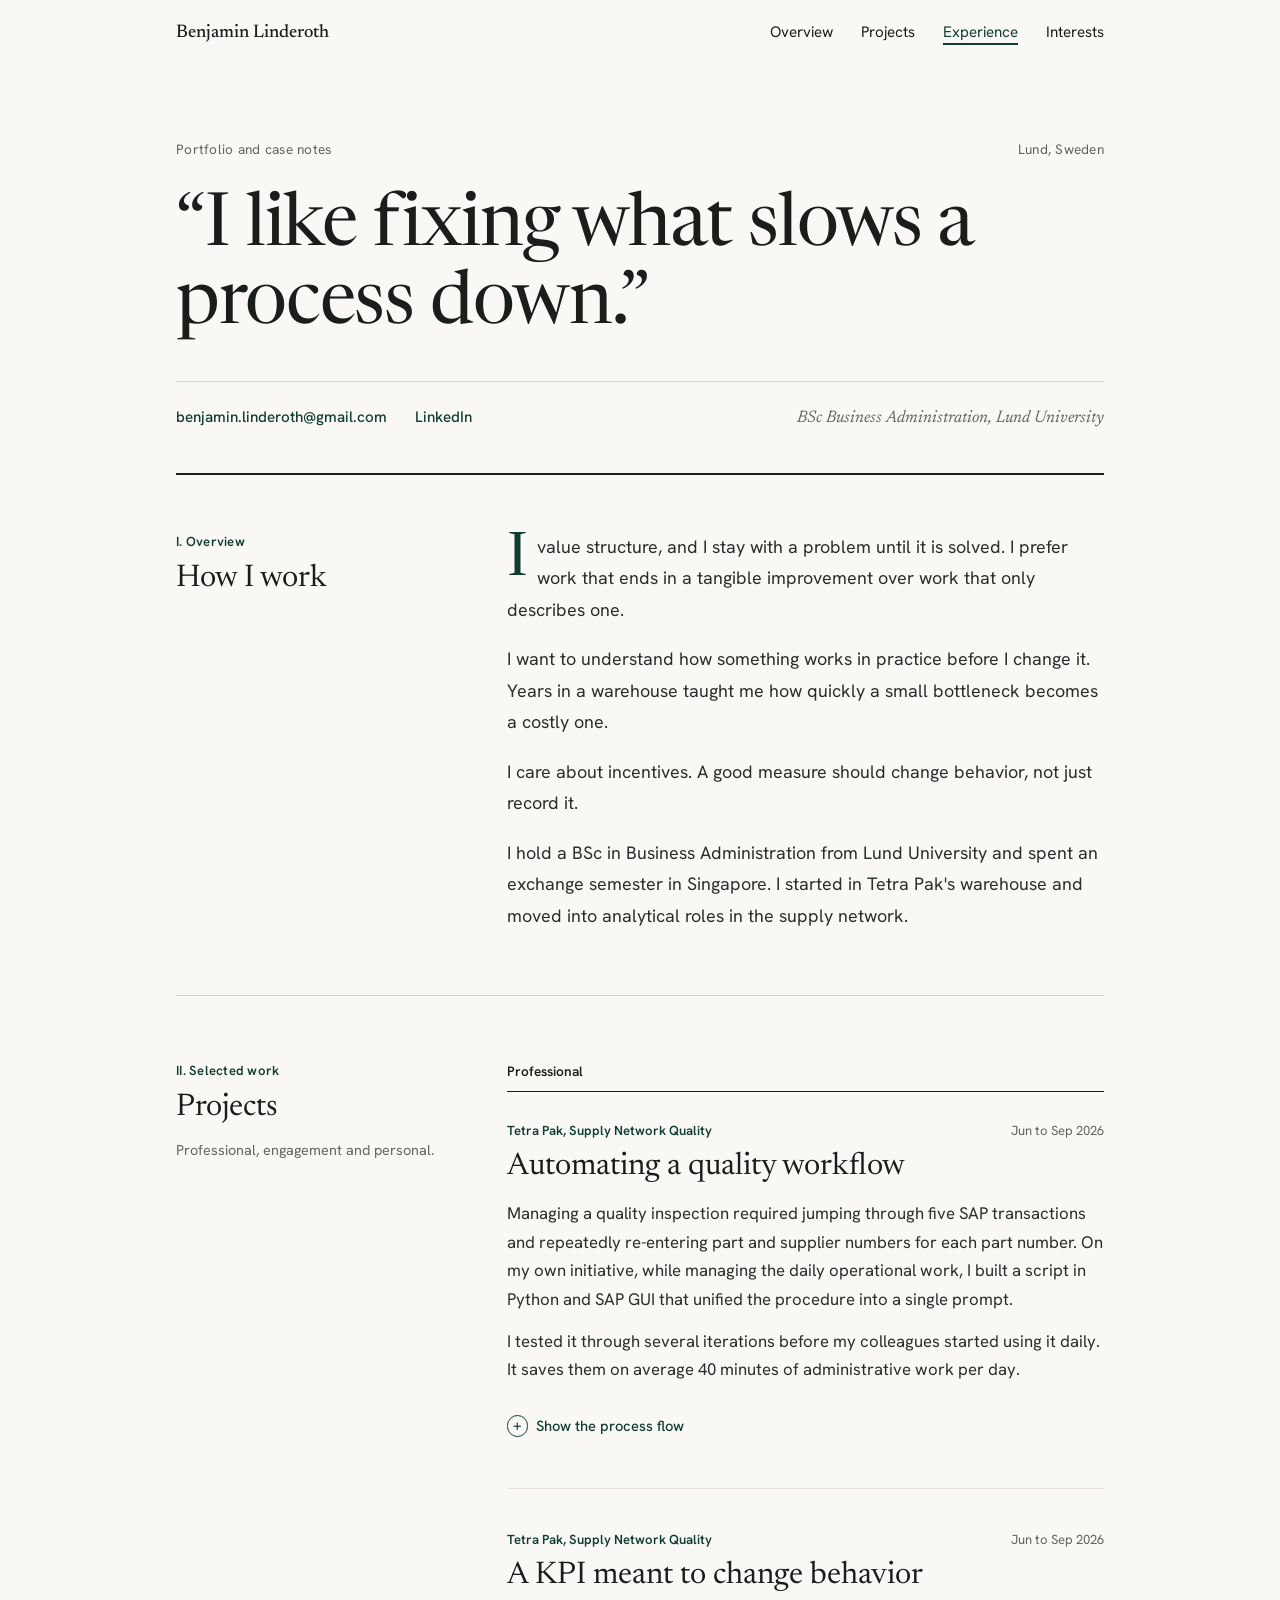
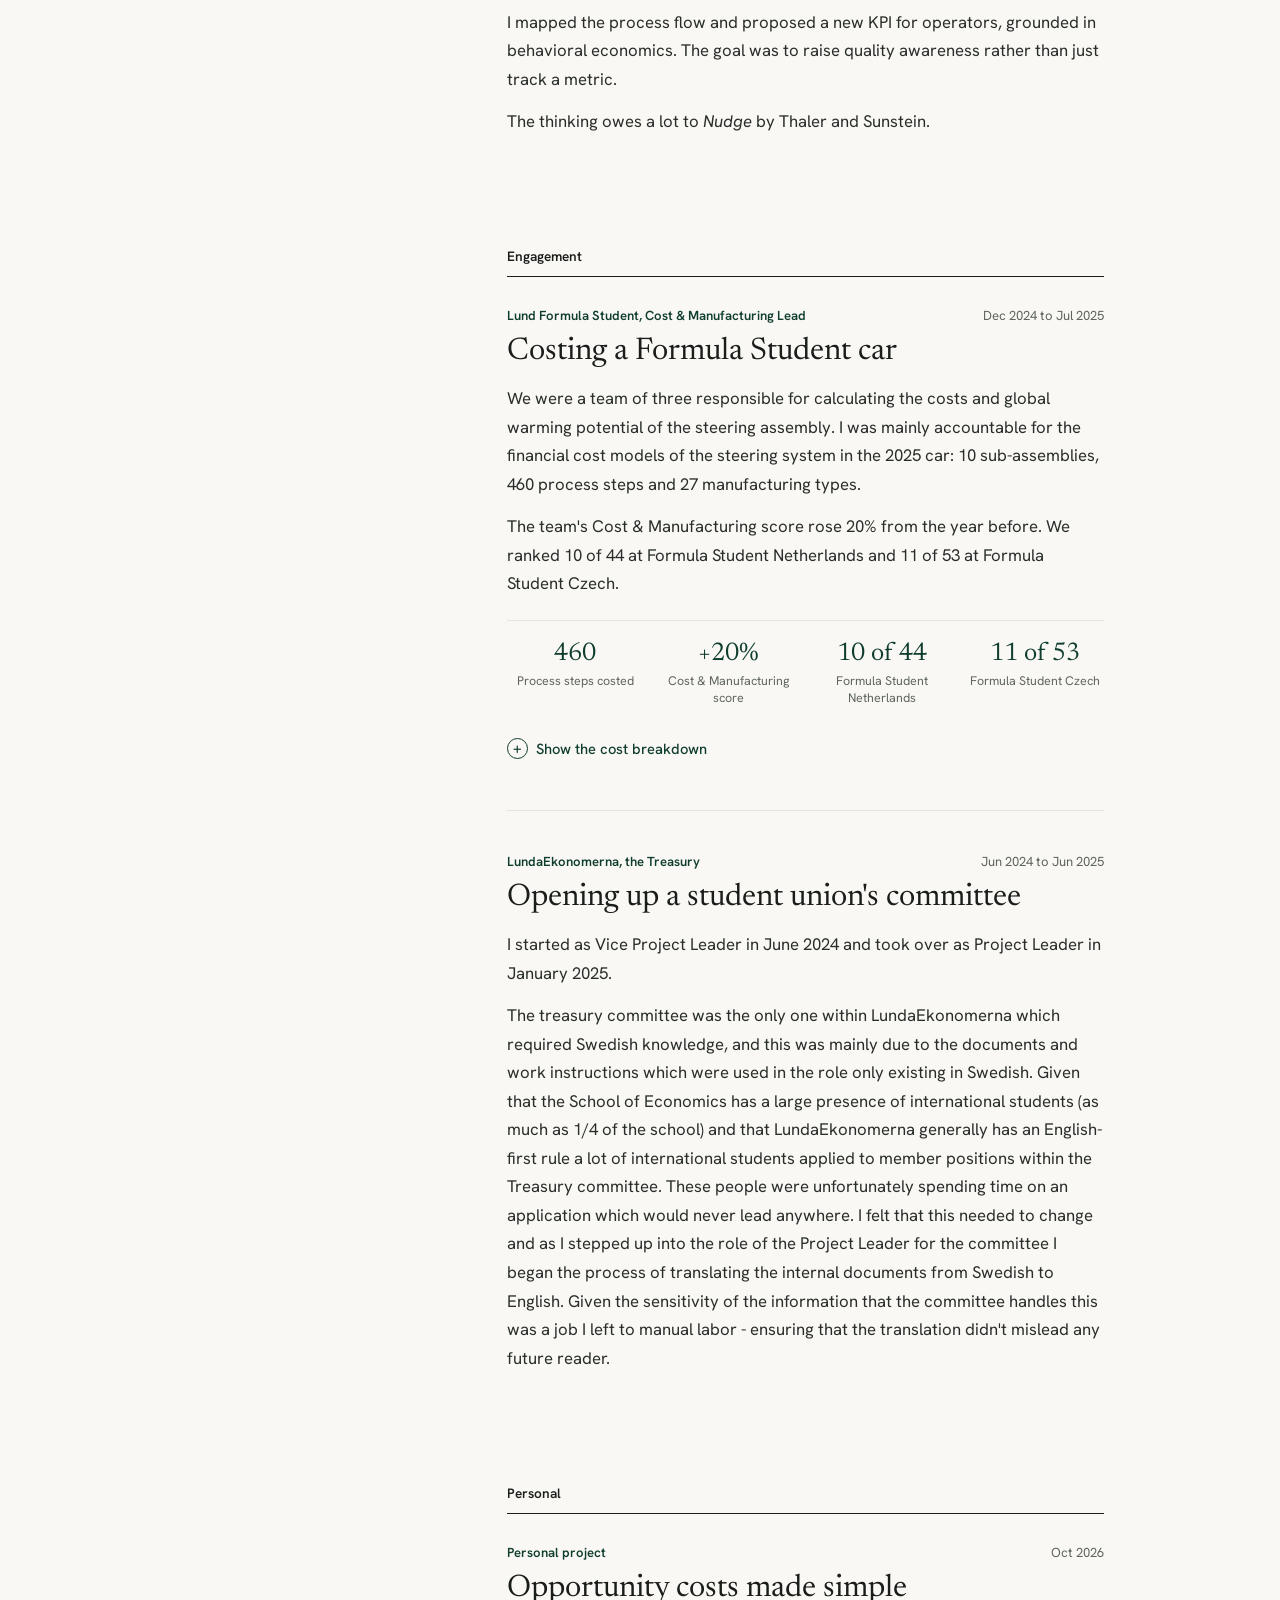
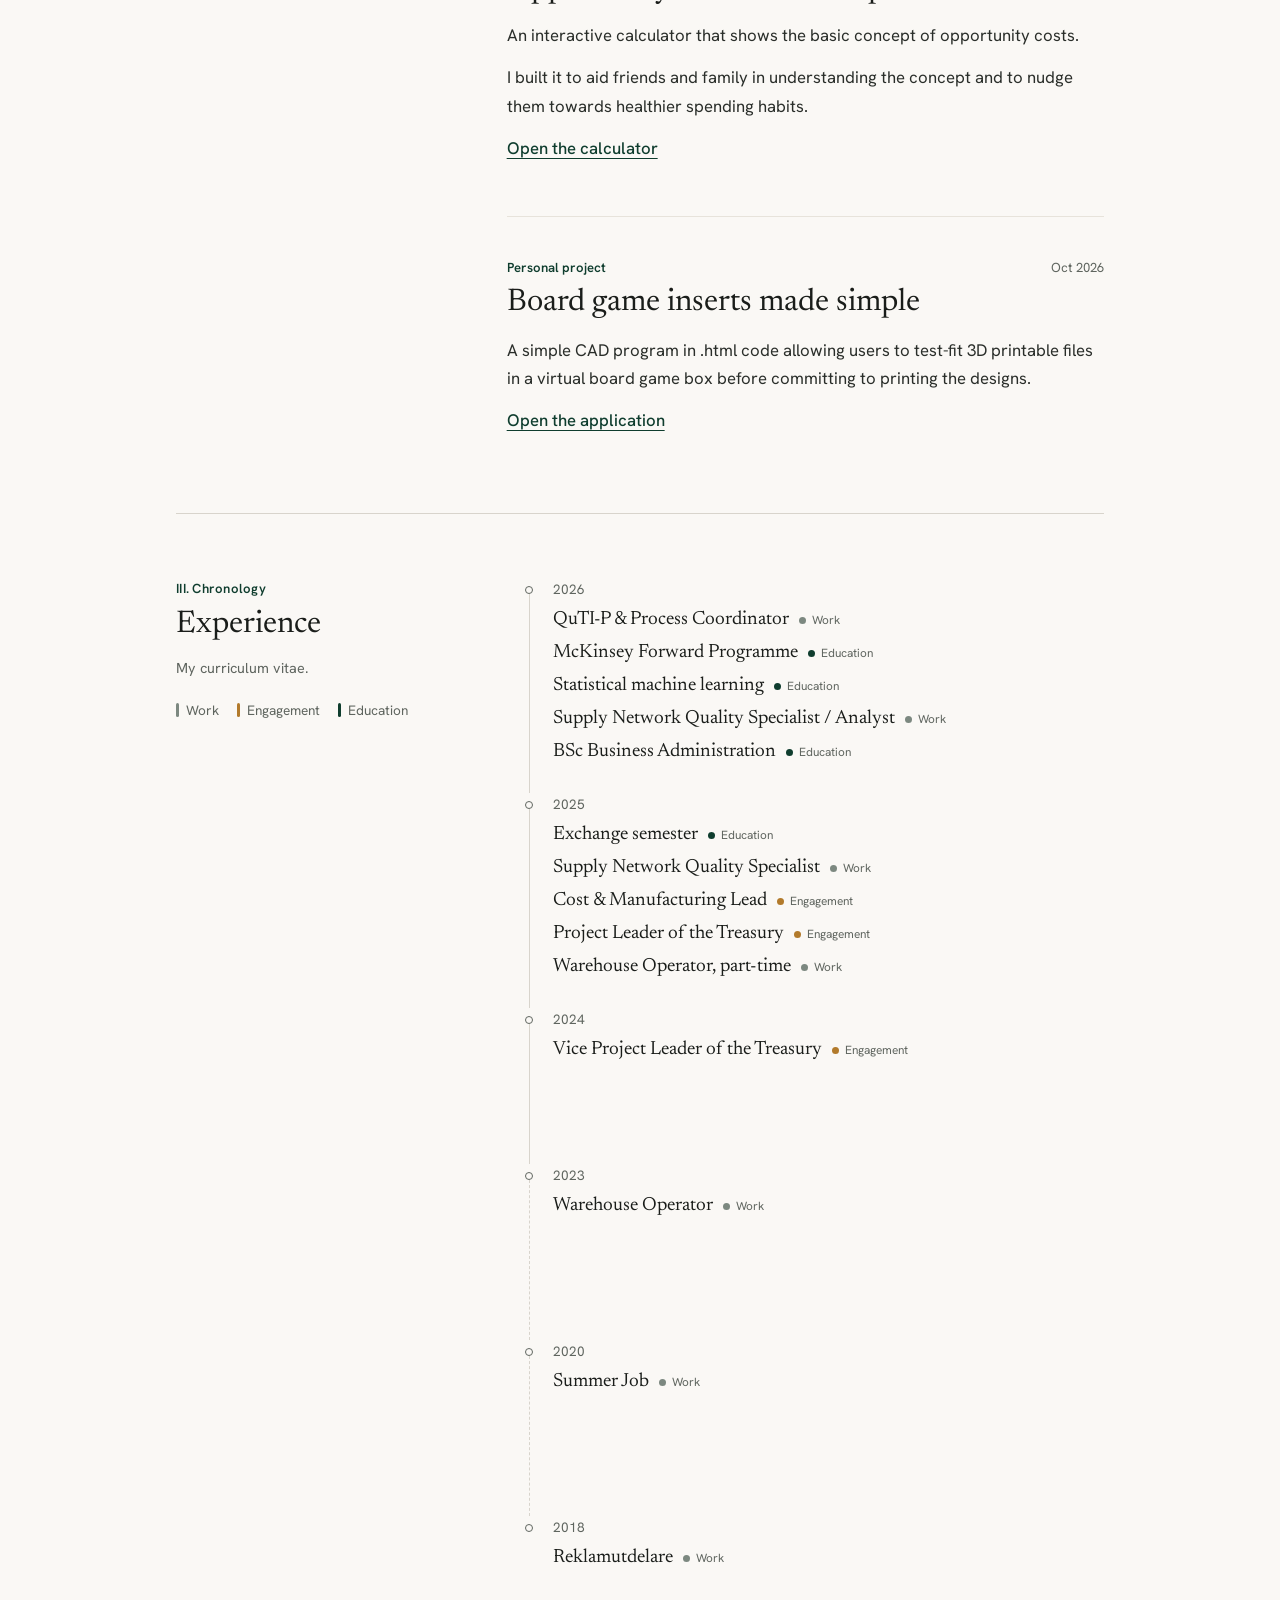
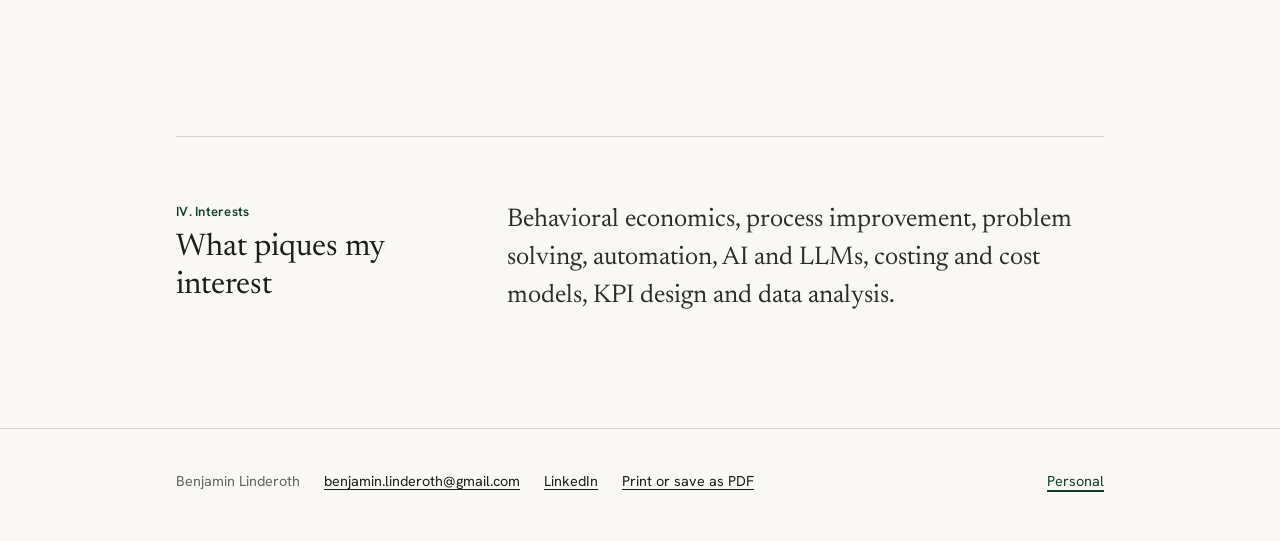
==== commit 9acf0dc7: "Add files via upload" ====
--- a/index.html
+++ b/index.html
@@ -66,7 +66,7 @@
       <div class="nd-sticky">
         <span class="nd-label">II. Selected work</span>
         <h2>Projects</h2>
-        <p class="nd-side-note">Professional, engagement, student and personal.</p>
+        <p class="nd-side-note">Professional, engagement and personal.</p>
       </div>
     </div>
     <div class="nd-body">
@@ -76,7 +76,7 @@
       <article class="nd-case" id="automating-a-quality-workflow">
         <div class="nd-meta"><span>Tetra Pak, Supply Network Quality</span><span>Jun to Sep 2026</span></div>
         <h4>Automating a quality workflow</h4>
-        <p>I Managing a quality inspection required jumping through five SAP transactions and repeatedly re-entering part and supplier numbers for each part number. On my own initiative, while managing the daily operational work, I built a script in Python and SAP GUI that unified the procedure into a single prompt.</p>
+        <p>Managing a quality inspection required jumping through five SAP transactions and repeatedly re-entering part and supplier numbers for each part number. On my own initiative, while managing the daily operational work, I built a script in Python and SAP GUI that unified the procedure into a single prompt.</p>
         <p>I tested it through several iterations before my colleagues started using it daily. It saves them on average 40 minutes of administrative work per day.</p>
 
         <!-- Process flow: hidden until asked for. Generic labels on purpose (NDA). -->
@@ -145,13 +145,13 @@
       <article class="nd-case" id="costing-a-formula-student-car">
         <div class="nd-meta"><span>Lund Formula Student, Cost &amp; Manufacturing Lead</span><span>Dec 2024 to Jul 2025</span></div>
         <h4>Costing a Formula Student car</h4>
-        <p>We were a team of three responsible for calculating the costs and global warming potential of the steering assembly. I was mainly accountable for the financial cost models of steering system found in the 2025 car: 10 sub-assemblies, 460 process steps and 27 manufacturing types.</p>
+        <p>We were a team of three responsible for calculating the costs and global warming potential of the steering assembly. I was mainly accountable for the financial cost models of the steering system in the 2025 car: 10 sub-assemblies, 460 process steps and 27 manufacturing types.</p>
         <p>The team's Cost &amp; Manufacturing score rose 20% from the year before. We ranked 10 of 44 at Formula Student Netherlands and 11 of 53 at Formula Student Czech.</p>
         <div class="nd-figures">
           <div><strong>460</strong><span>Process steps costed</span></div>
           <div><strong>+20%</strong><span>Cost &amp; Manufacturing score</span></div>
           <div><strong>10 of 44</strong><span>Formula Student Netherlands</span></div>
-		  <div><strong>11 of 53</strong><span>Formula Student Netherlands</span></div>
+		  <div><strong>11 of 53</strong><span>Formula Student Czech</span></div>
         </div>
 
           <!-- Cost breakdown: three figures that tell one story -->
@@ -248,7 +248,7 @@
         <div class="nd-meta"><span>LundaEkonomerna, the Treasury</span><span>Jun 2024 to Jun 2025</span></div>
         <h4>Opening up a student union's committee</h4>
         <p>I started as Vice Project Leader in June 2024 and took over as Project Leader in January 2025.</p>
-        <p>Thee treasury committee was the only one within LundaEkonomerna which required Swedish knowledge, and this was mainly due to the documents and work instructions which were used in the role only existing in Swedish. Given that the School of Economics has a large presence of international students (as much as 1/4 of the school) and that LundaEkonomerna generally has an English-first rule a lot of international students applied to member positions within the Treasury committee. These people were unfortunately spending time on an application which would never lead anywhere. I felt that this needed to change and as I stepped up into the role of the Project Leader for the committee I began the process of translating the internal documents from Swedish to English. Given the sensitivity of the information that the committee handles this was a job I left to manual labor - ensuring that the transaltion didn't mislead any future reader.</p>
+        <p>The treasury committee was the only one within LundaEkonomerna which required Swedish knowledge, and this was mainly due to the documents and work instructions which were used in the role only existing in Swedish. Given that the School of Economics has a large presence of international students (as much as 1/4 of the school) and that LundaEkonomerna generally has an English-first rule a lot of international students applied to member positions within the Treasury committee. These people were unfortunately spending time on an application which would never lead anywhere. I felt that this needed to change and as I stepped up into the role of the Project Leader for the committee I began the process of translating the internal documents from Swedish to English. Given the sensitivity of the information that the committee handles this was a job I left to manual labor - ensuring that the translation didn't mislead any future reader.</p>
       </article>
 
       <h3 class="nd-group">Personal</h3>
@@ -260,14 +260,12 @@
         <p>I built it to aid friends and family in understanding the concept and to nudge them towards healthier spending habits.</p>
         <p><a class="nd-link" href="opportunity-costs.html">Open the calculator</a></p>
       </article>
-    </div>
-  </section>
-  
-        <article class="nd-case" id="boardgame-inserts-made-simple">
+
+      <article class="nd-case" id="boardgame-inserts-made-simple">
         <div class="nd-meta"><span>Personal project</span><span>Oct 2026</span></div>
-        <h4>Boardgame inserts made simple</h4>
-        <p>A simple CAD program in .html code allowing users to test-fit 3D printable files in a virtual boardgame box before committing to printing the designs.</p>
-        <p>[TEXT TO BE ADDED]</p>
+        <h4>Board game inserts made simple</h4>
+        <p>A simple CAD program in .html code allowing users to test-fit 3D printable files in a virtual board game box before committing to printing the designs.</p>
+        <!-- TODO: add a second paragraph here. -->
         <p><a class="nd-link" href="insert-planner.html">Open the application</a></p>
       </article>
     </div>
@@ -279,7 +277,7 @@
       <div class="nd-sticky">
         <span class="nd-label">III. Chronology</span>
         <h2>Experience</h2>
-        <p class="nd-side-note">My Curriculum Vitae.</p>
+        <p class="nd-side-note">My curriculum vitae.</p>
         <ul class="nd-legend" aria-label="Types">
           <li><i class="t-work"></i>Work</li>
           <li><i class="t-engagement"></i>Engagement</li>
@@ -303,9 +301,9 @@
                   </div>
                 </li>
 				<li>
-                  <button class="item" aria-expanded="false" aria-controls="e-linnaeus" data-start="2026-09" data-end="2026-12" data-type="education">McKinsey Forward Programme</button>
+                  <button class="item" aria-expanded="false" aria-controls="e-mckinsey" data-start="2026-09" data-end="2026-12" data-type="education">McKinsey Forward Programme</button>
                   <span class="nd-type t-education">Education</span>
-                  <div class="detail" id="e-linnaeus">
+                  <div class="detail" id="e-mckinsey">
                     <h3>McKinsey Forward Programme</h3>
                     <p class="where">McKinsey Academy, Sep to Dec 2026</p>
                     <p>A 10 week programme developing skills within problem-solving, communication, adaptability, resilience, relationships, well-being, and AI essentials.</p>
@@ -464,10 +462,10 @@
   <section class="nd-sec nd-last" id="interests">
     <div class="nd-side">
       <span class="nd-label">IV. Interests</span>
-      <h2>What peaks my interest</h2>
+      <h2>What piques my interest</h2>
     </div>
     <div class="nd-body">
-      <p class="nd-interests">Behavioral economics, process improvement, problem solving, automation, AI/LLM's, costing and cost models, KPI design and data analysis.</p>
+      <p class="nd-interests">Behavioral economics, process improvement, problem solving, automation, AI and LLMs, costing and cost models, KPI design and data analysis.</p>
     </div>
   </section>
 </main>
--- a/style.css
+++ b/style.css
@@ -1331,3 +1331,6 @@
   .cb { padding: 0.9rem 0.8rem 0.8rem; }
   .cb-share li { grid-template-columns: minmax(0, 8.5rem) minmax(0, 1fr) 2.3rem; gap: 0.45rem; }
 }
+/* Key figures: room for four results side by side, two by two on phones */
+.nd-figures { grid-template-columns: repeat(4, minmax(0, 1fr)); }
+@media (max-width: 560px) { .nd-figures { grid-template-columns: repeat(2, minmax(0, 1fr)); row-gap: 1.1rem; } }
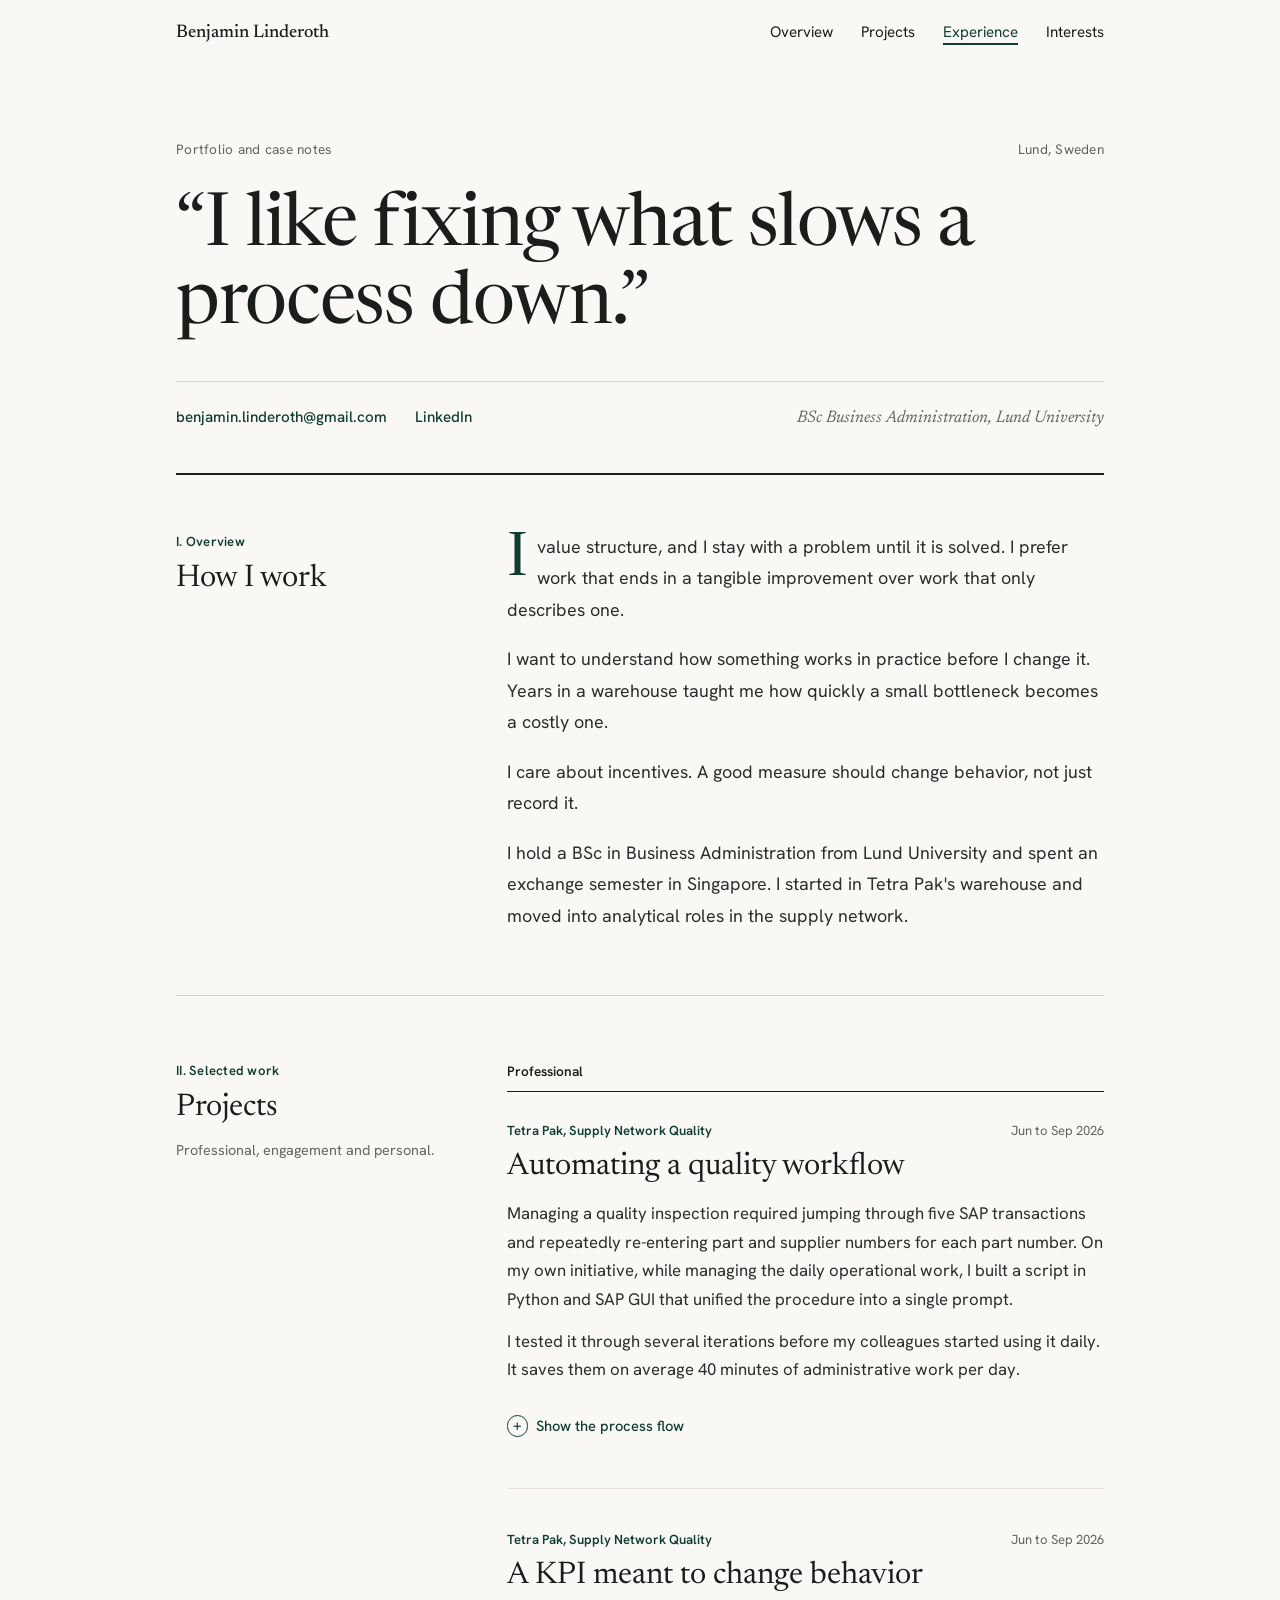
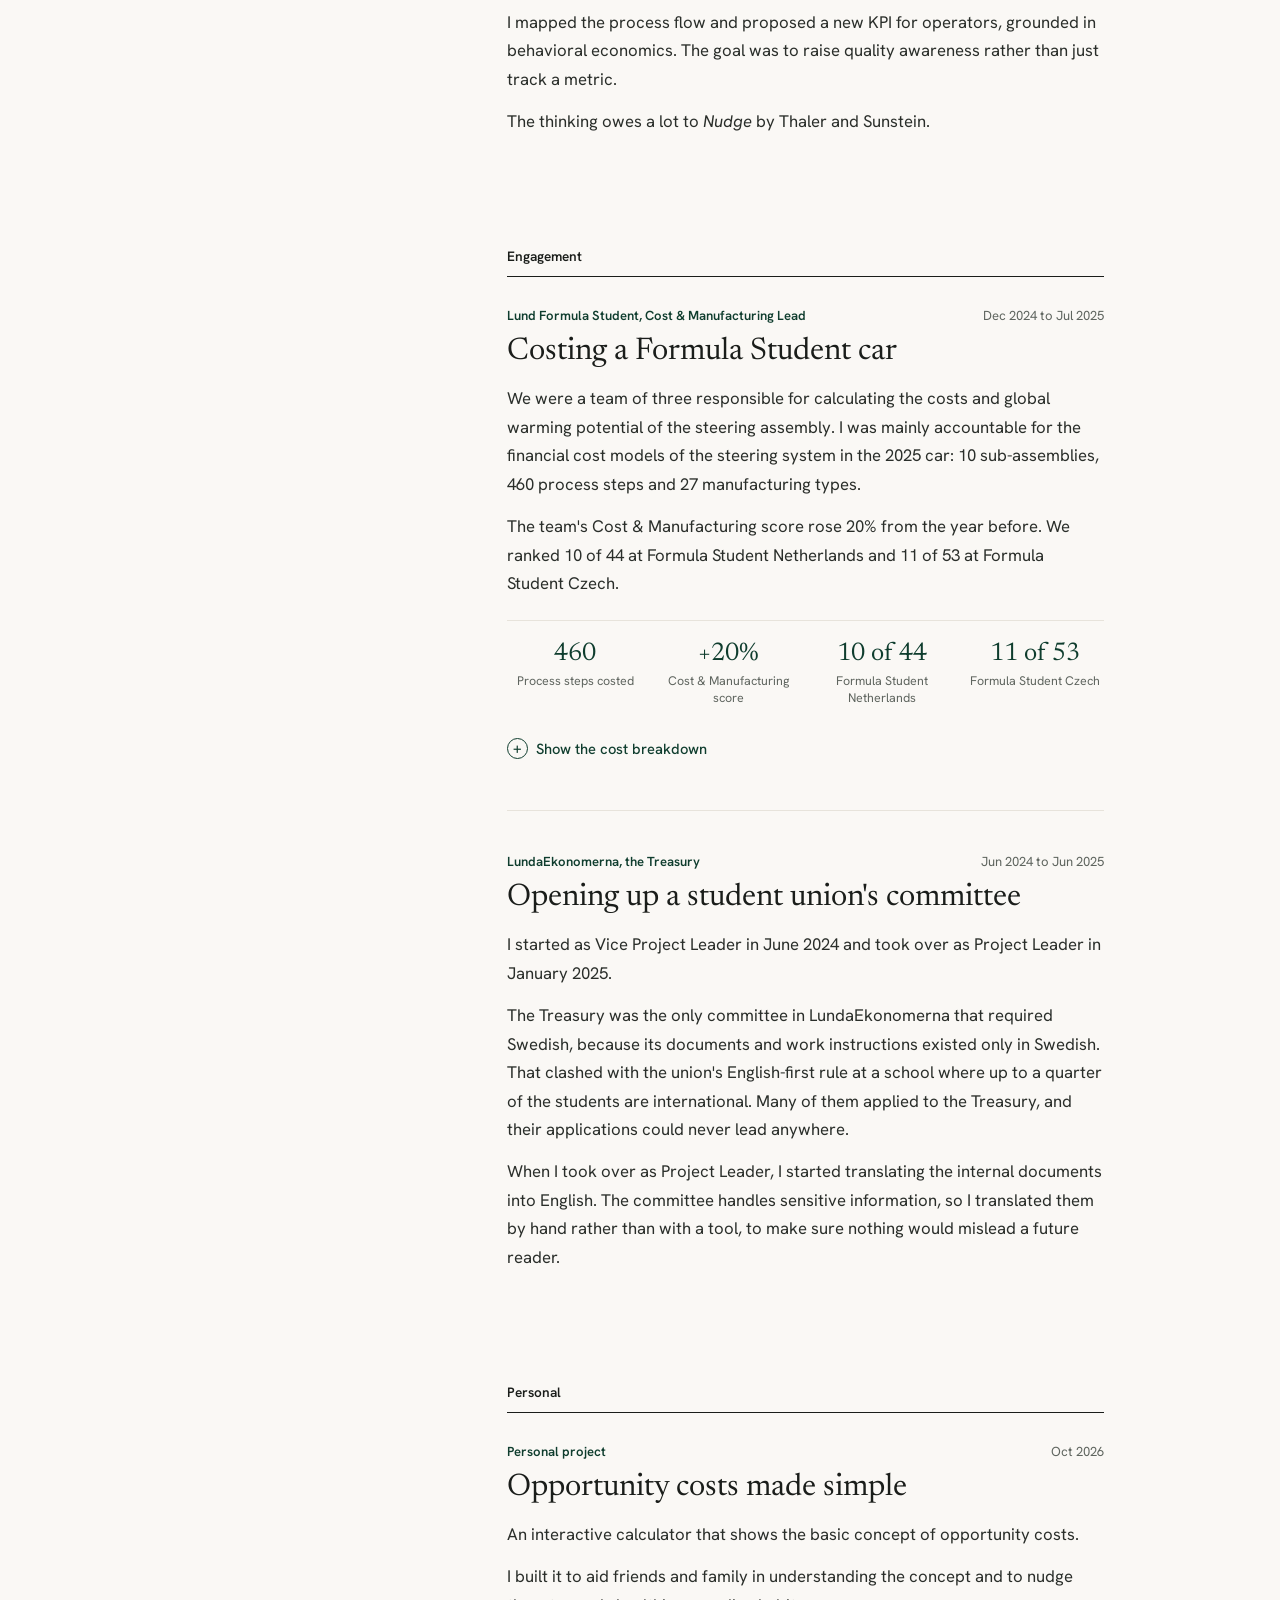
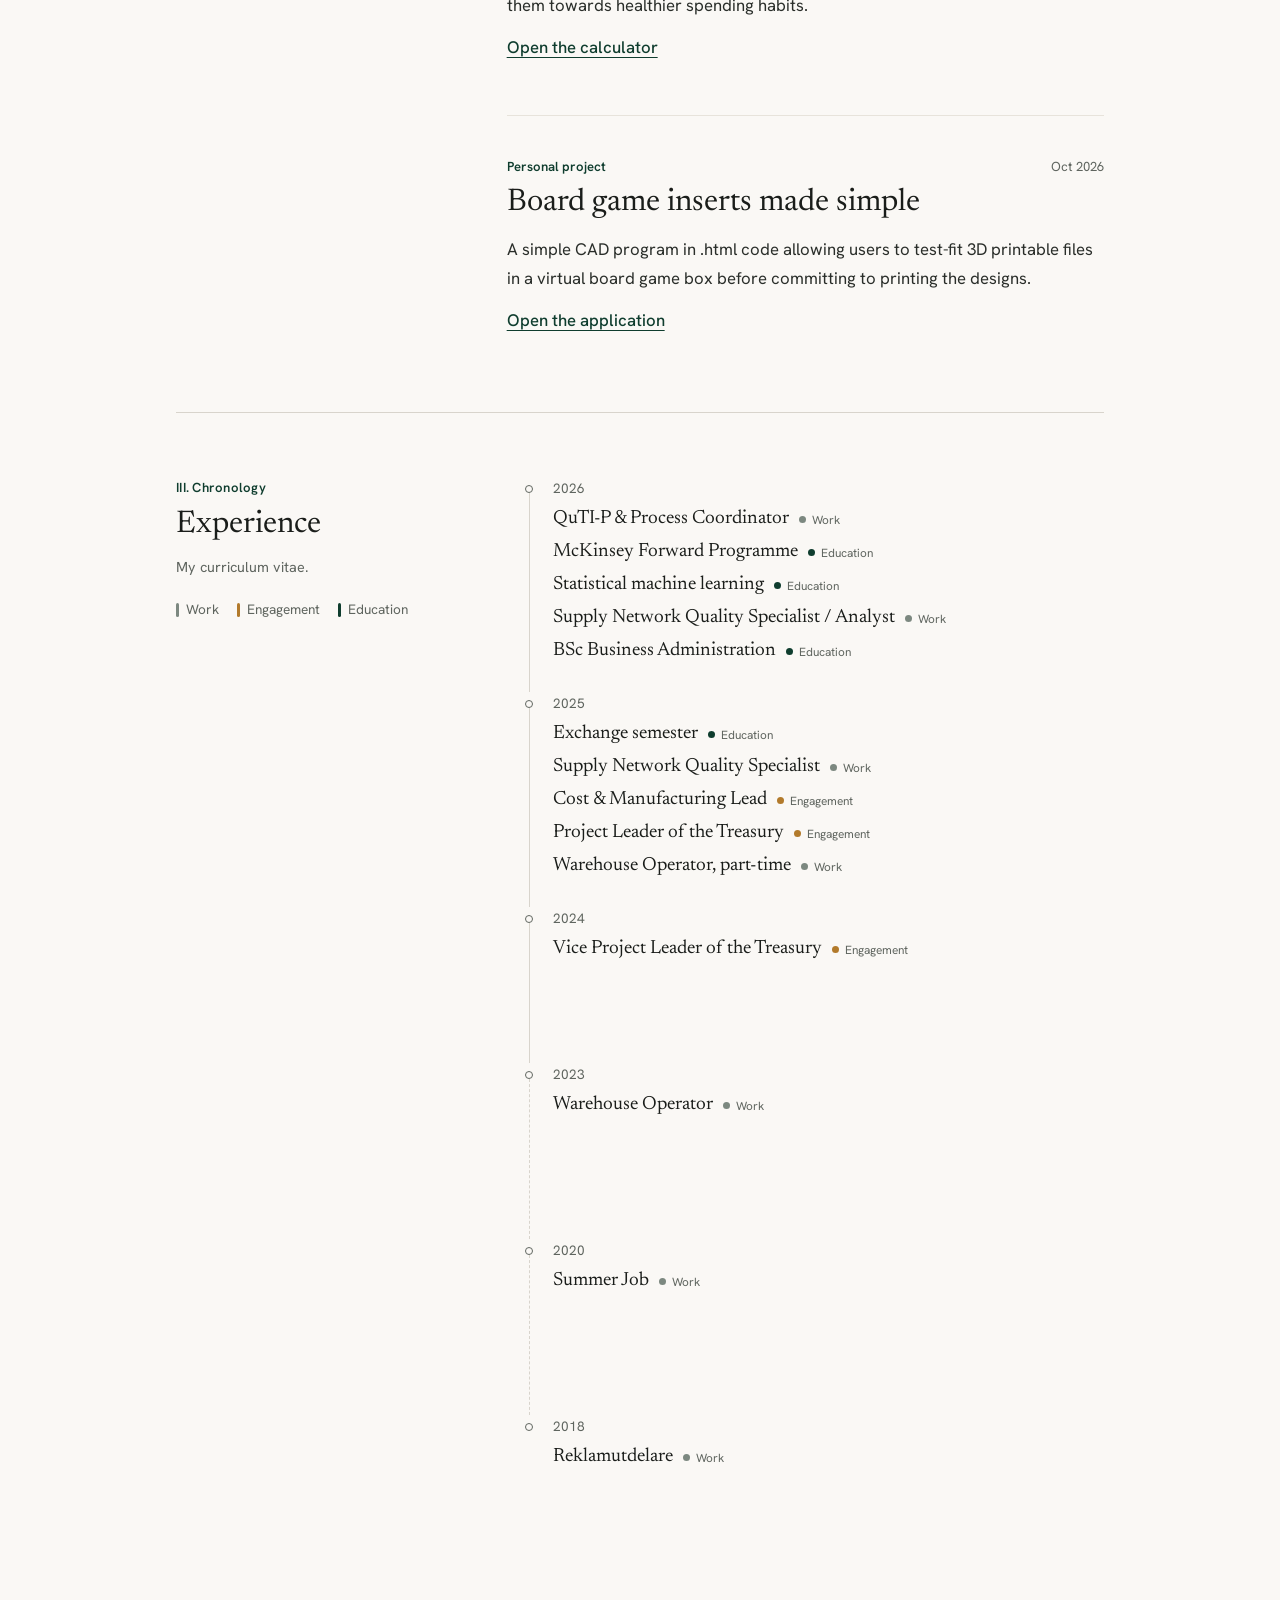
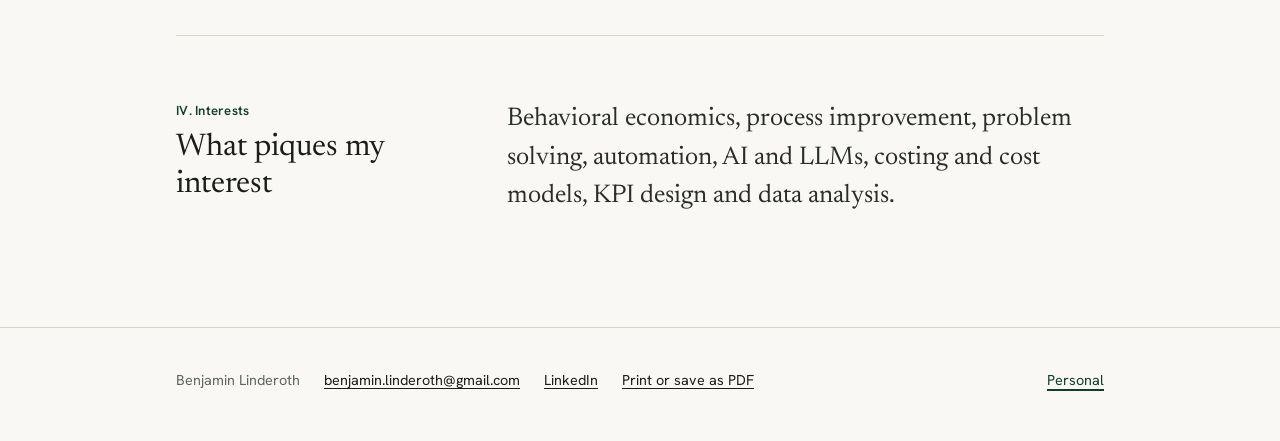
==== commit b7a75f5f: "Add files via upload" ====
--- a/index.html
+++ b/index.html
@@ -248,7 +248,8 @@
         <div class="nd-meta"><span>LundaEkonomerna, the Treasury</span><span>Jun 2024 to Jun 2025</span></div>
         <h4>Opening up a student union's committee</h4>
         <p>I started as Vice Project Leader in June 2024 and took over as Project Leader in January 2025.</p>
-        <p>The treasury committee was the only one within LundaEkonomerna which required Swedish knowledge, and this was mainly due to the documents and work instructions which were used in the role only existing in Swedish. Given that the School of Economics has a large presence of international students (as much as 1/4 of the school) and that LundaEkonomerna generally has an English-first rule a lot of international students applied to member positions within the Treasury committee. These people were unfortunately spending time on an application which would never lead anywhere. I felt that this needed to change and as I stepped up into the role of the Project Leader for the committee I began the process of translating the internal documents from Swedish to English. Given the sensitivity of the information that the committee handles this was a job I left to manual labor - ensuring that the translation didn't mislead any future reader.</p>
+        <p>The Treasury was the only committee in LundaEkonomerna that required Swedish, because its documents and work instructions existed only in Swedish. That clashed with the union's English-first rule at a school where up to a quarter of the students are international. Many of them applied to the Treasury, and their applications could never lead anywhere.</p>
+        <p>When I took over as Project Leader, I started translating the internal documents into English. The committee handles sensitive information, so I translated them by hand rather than with a tool, to make sure nothing would mislead a future reader.</p>
       </article>
 
       <h3 class="nd-group">Personal</h3>
@@ -306,7 +307,7 @@
                   <div class="detail" id="e-mckinsey">
                     <h3>McKinsey Forward Programme</h3>
                     <p class="where">McKinsey Academy, Sep to Dec 2026</p>
-                    <p>A 10 week programme developing skills within problem-solving, communication, adaptability, resilience, relationships, well-being, and AI essentials.</p>
+                    <p>A 10-week program building skills in problem-solving, communication, adaptability, resilience, relationships, well-being and AI essentials.</p>
                   </div>
                 </li>
                 <li>
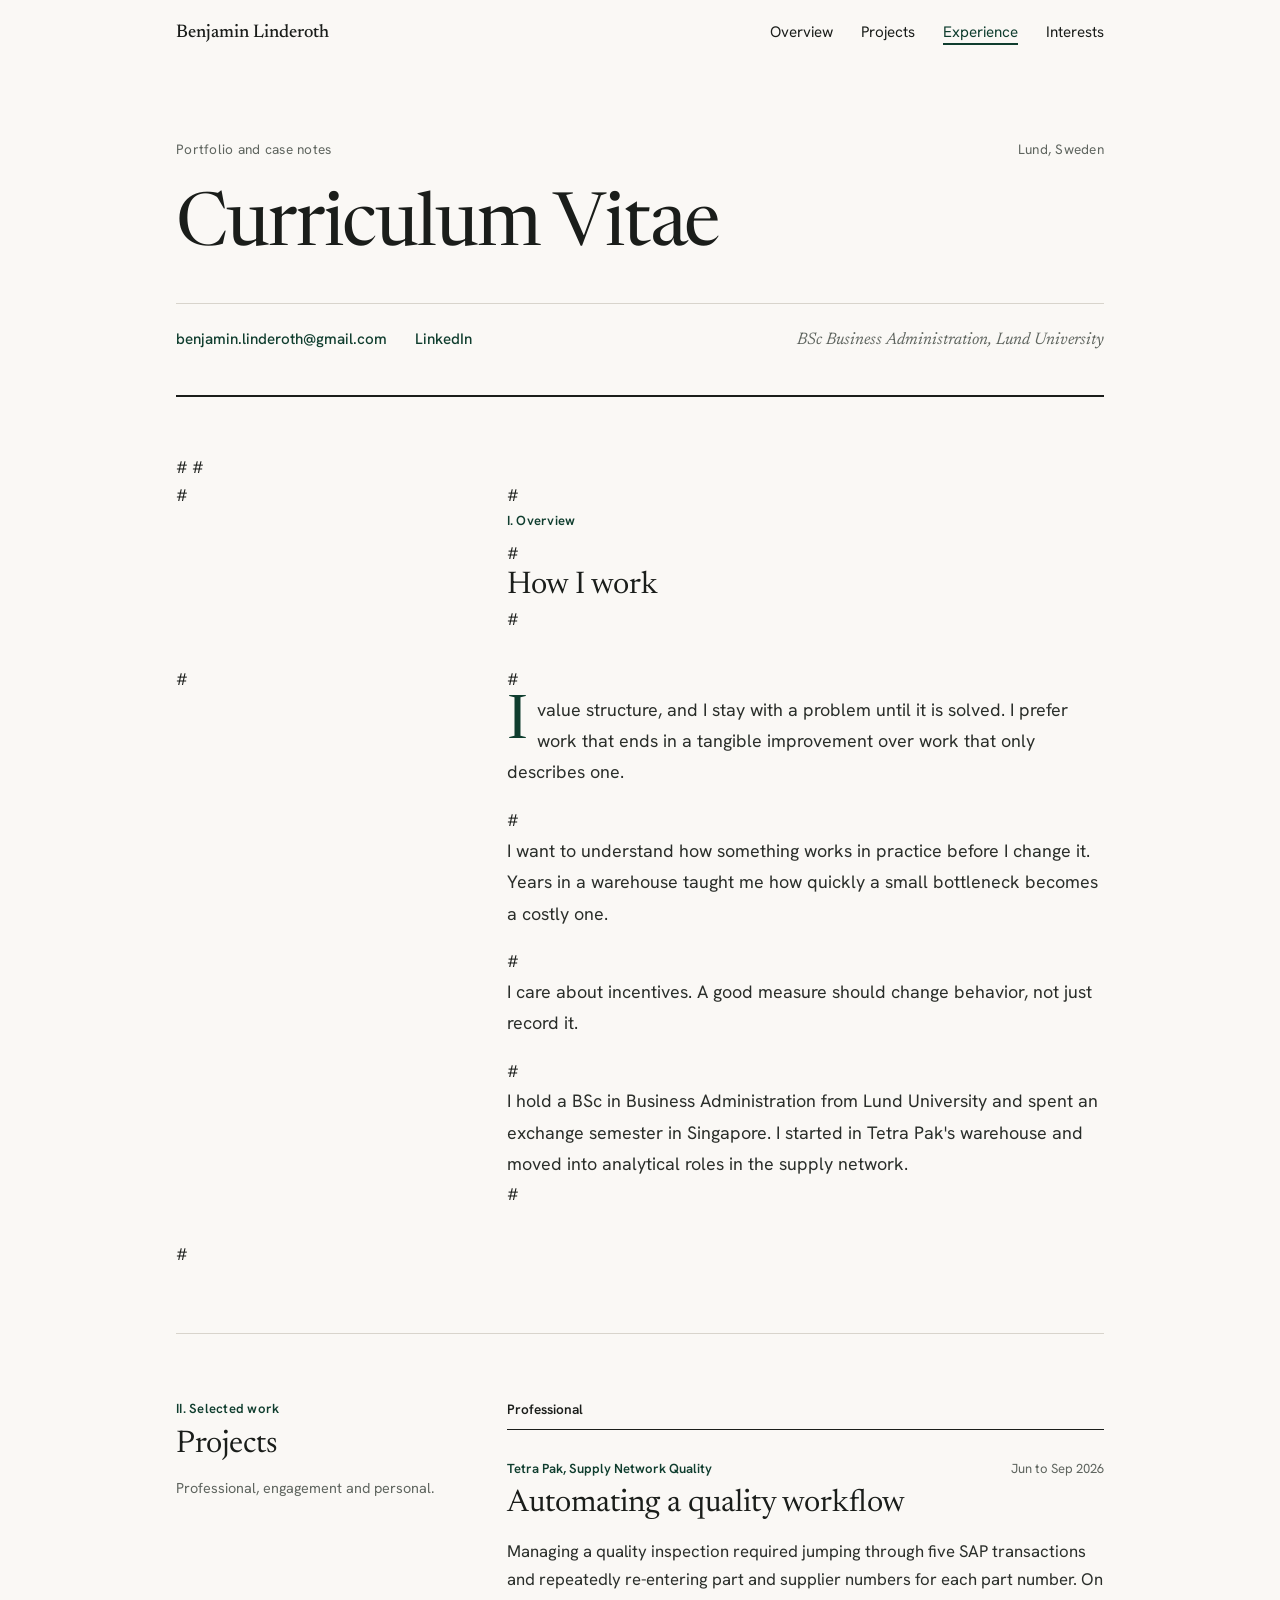
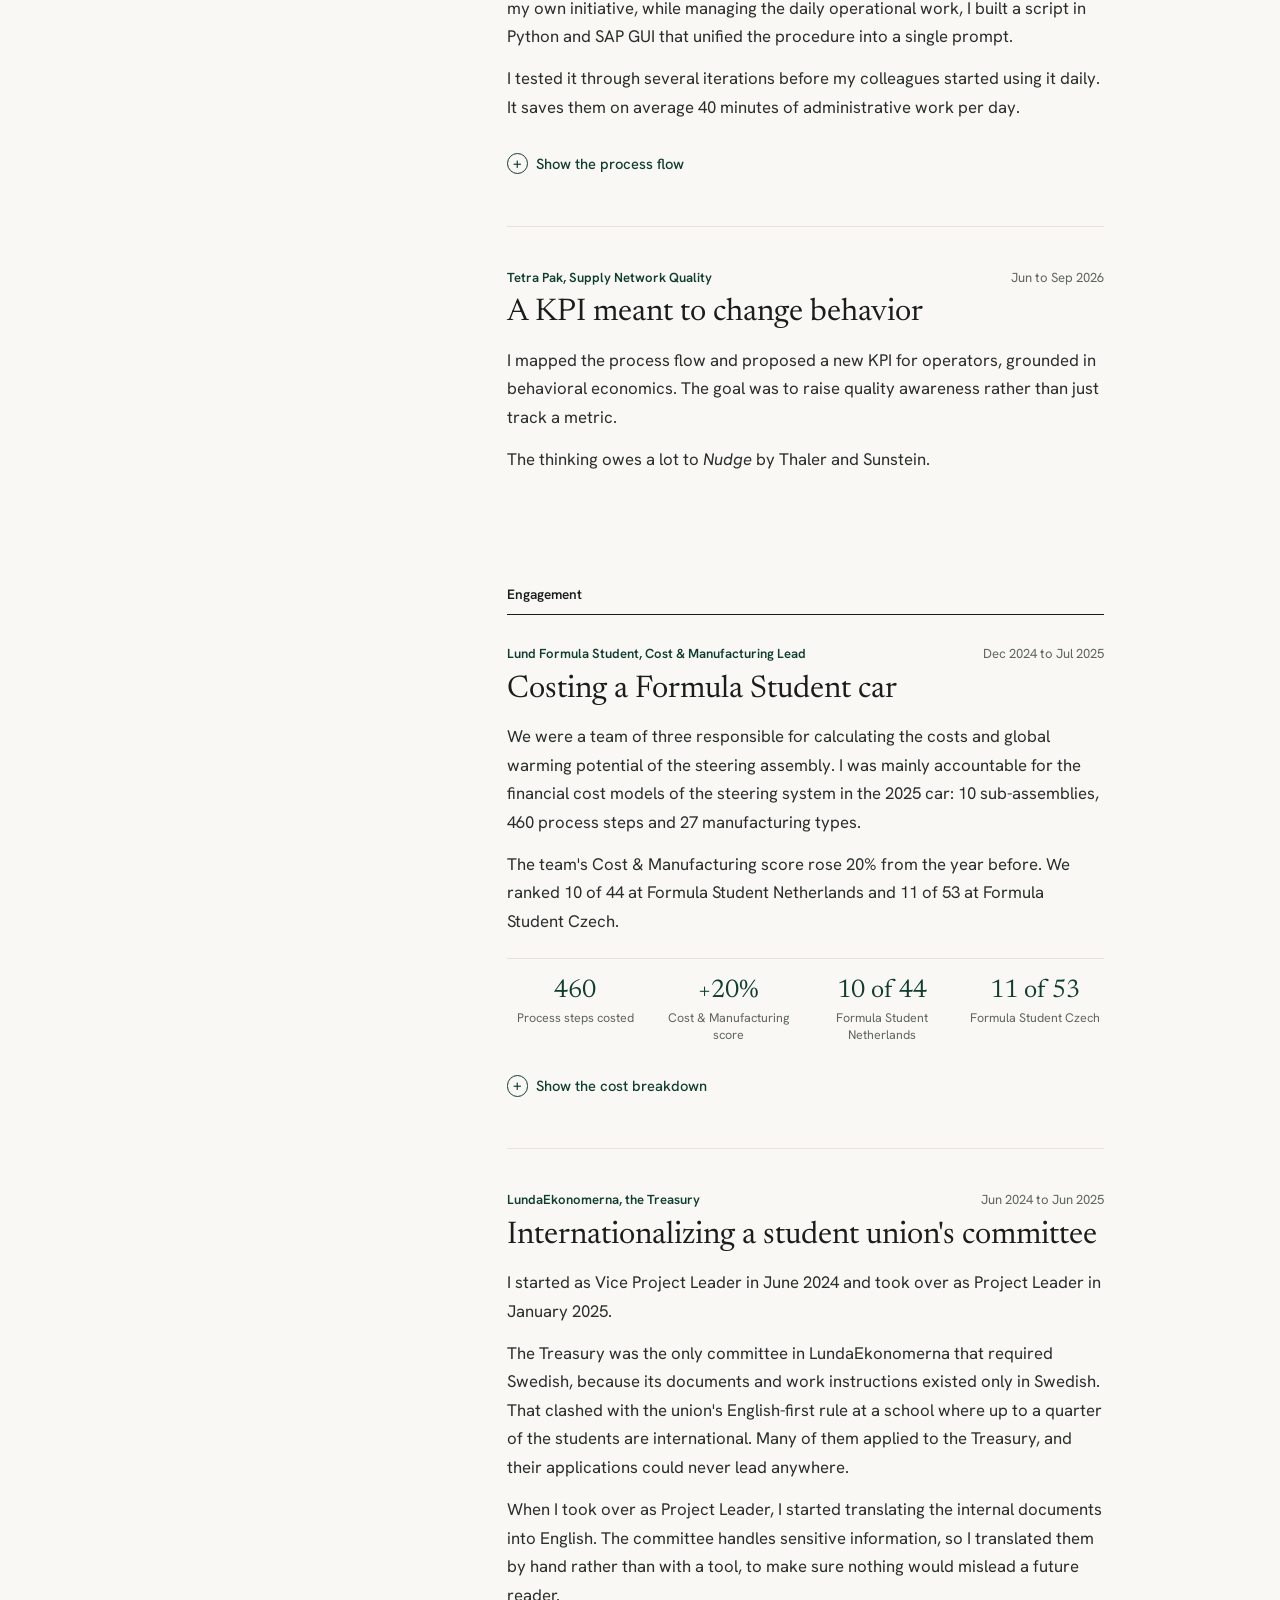
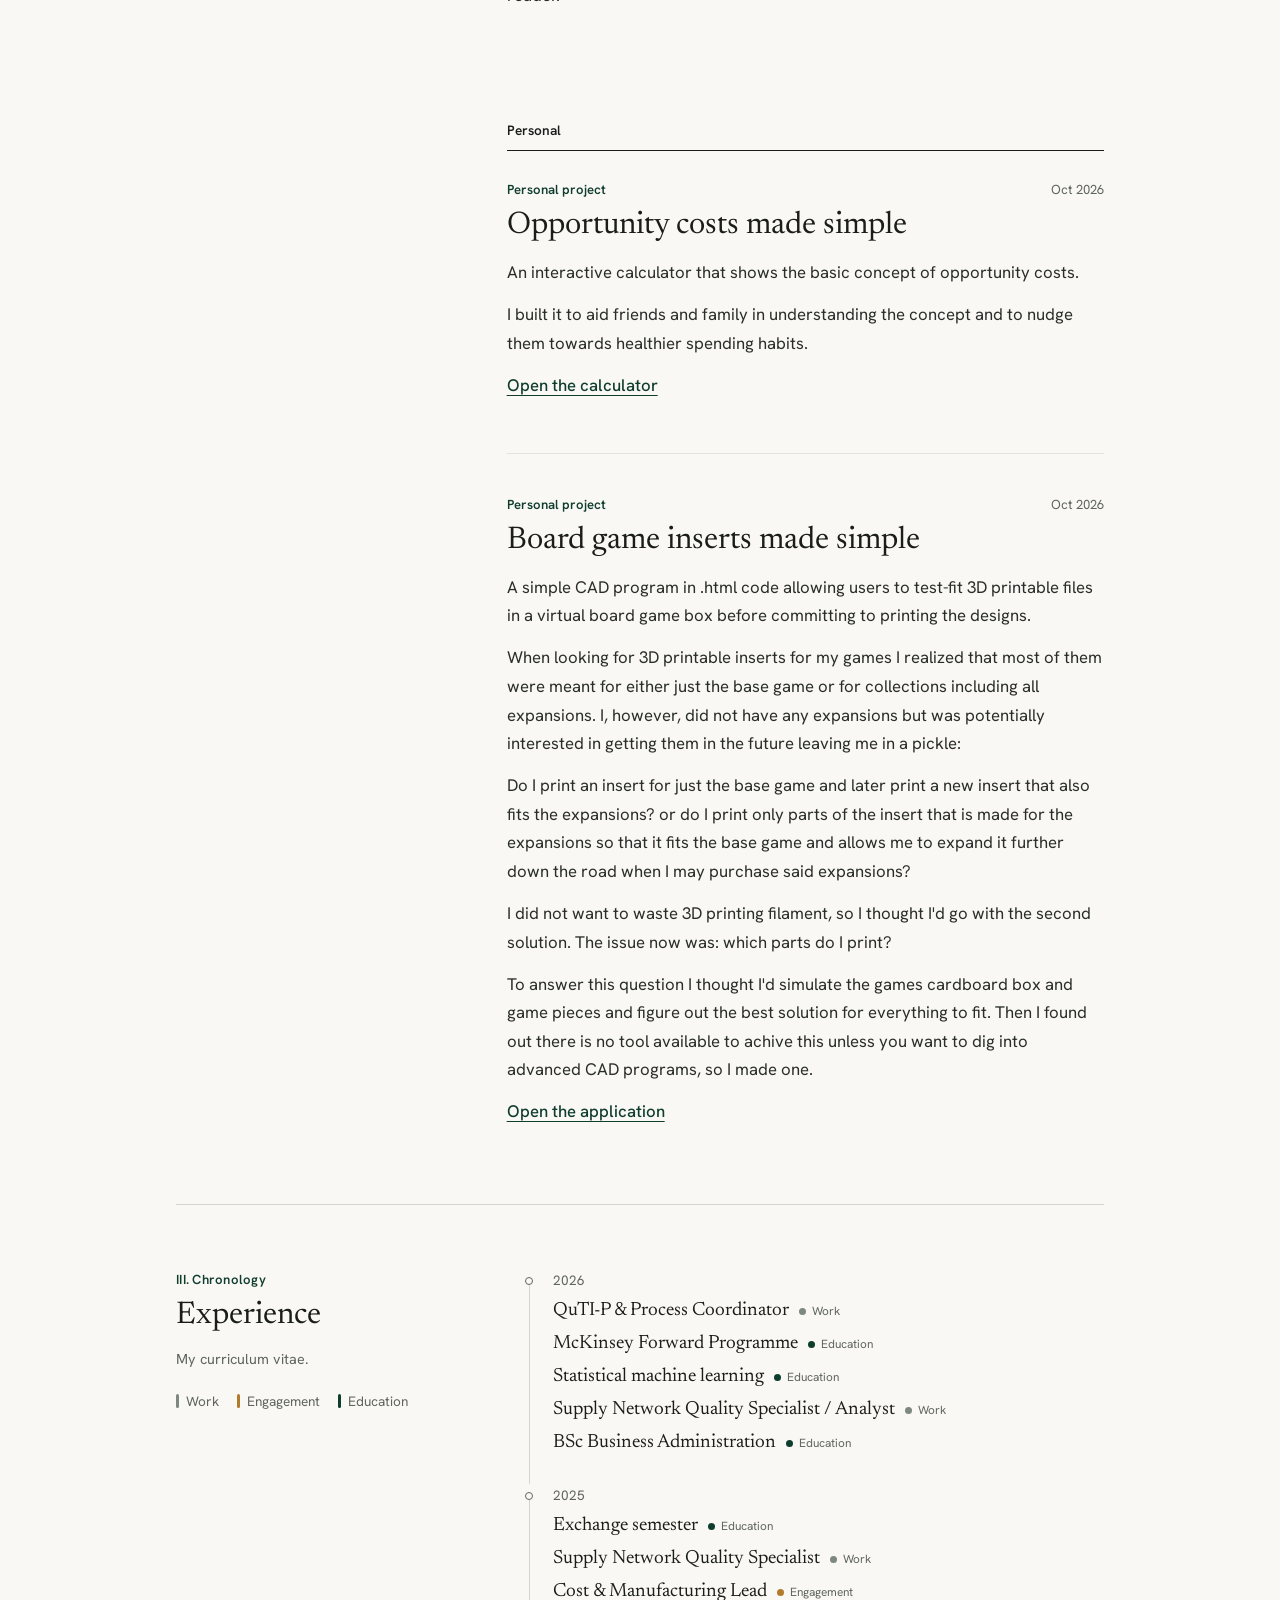
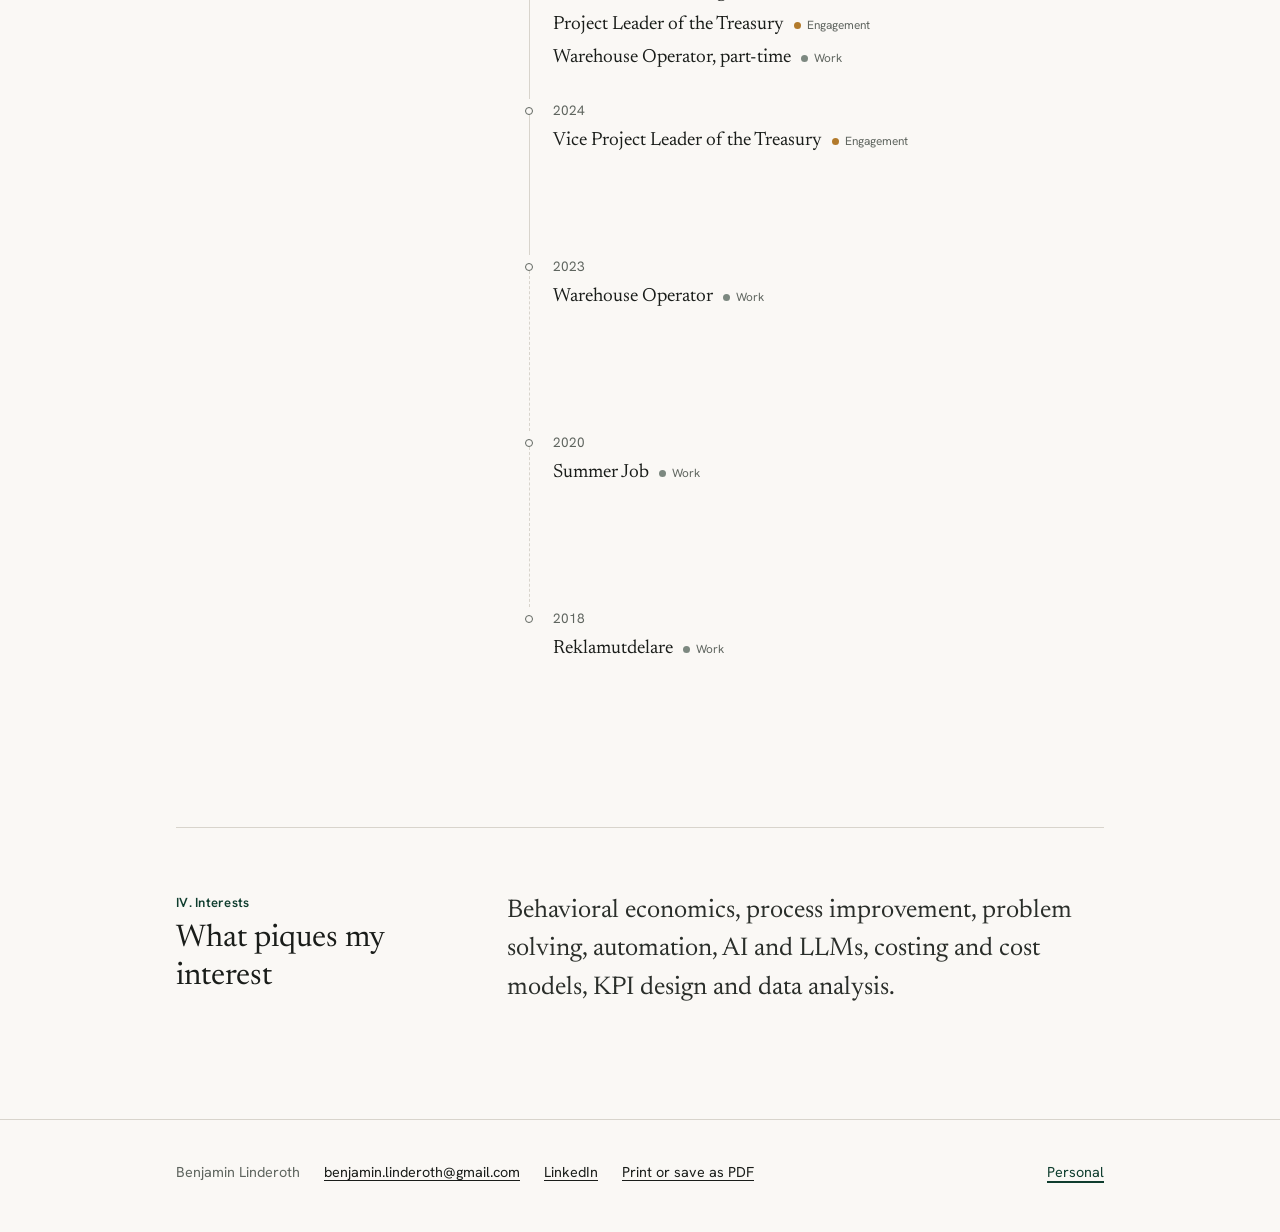
==== commit 7a567e14: "Add files via upload" ====
--- a/index.html
+++ b/index.html
@@ -36,7 +36,7 @@
       <span>Portfolio and case notes</span>
       <span>Lund, Sweden</span>
     </div>
-    <h1 class="nd-quote">“I like fixing what slows a process down.”</h1>
+    <h1 class="nd-quote">Curriculum Vitae</h1>
     <div class="nd-masthead-foot">
       <div class="nd-contact">
         <a href="mailto:benjamin.linderoth@gmail.com">benjamin.linderoth@gmail.com</a>
@@ -46,19 +46,19 @@
     </div>
   </div>
 
-  <!-- I. Overview -->
-  <section class="nd-sec" id="overview">
-    <div class="nd-side">
-      <span class="nd-label">I. Overview</span>
-      <h2>How I work</h2>
-    </div>
-    <div class="nd-body nd-prose">
-      <p class="nd-dropcap">I value structure, and I stay with a problem until it is solved. I prefer work that ends in a tangible improvement over work that only describes one.</p>
-      <p>I want to understand how something works in practice before I change it. Years in a warehouse taught me how quickly a small bottleneck becomes a costly one.</p>
-      <p>I care about incentives. A good measure should change behavior, not just record it.</p>
-      <p>I hold a BSc in Business Administration from Lund University and spent an exchange semester in Singapore. I started in Tetra Pak's warehouse and moved into analytical roles in the supply network.</p>
-    </div>
-  </section>
+#  <!-- I. Overview -->
+#  <section class="nd-sec" id="overview">
+#    <div class="nd-side">
+#      <span class="nd-label">I. Overview</span>
+#      <h2>How I work</h2>
+#    </div>
+#    <div class="nd-body nd-prose">
+#      <p class="nd-dropcap">I value structure, and I stay with a problem until it is solved. I prefer work that ends in a tangible improvement over work that only describes one.</p>
+#      <p>I want to understand how something works in practice before I change it. Years in a warehouse taught me how quickly a small bottleneck becomes a costly one.</p>
+#      <p>I care about incentives. A good measure should change behavior, not just record it.</p>
+#      <p>I hold a BSc in Business Administration from Lund University and spent an exchange semester in Singapore. I started in Tetra Pak's warehouse and moved into analytical roles in the supply network.</p>
+#    </div>
+#  </section>
 
   <!-- II. Projects: read top to bottom, no clicking needed -->
   <section class="nd-sec" id="projects">
@@ -246,7 +246,7 @@
 
       <article class="nd-case" id="running-a-student-unions-treasury">
         <div class="nd-meta"><span>LundaEkonomerna, the Treasury</span><span>Jun 2024 to Jun 2025</span></div>
-        <h4>Opening up a student union's committee</h4>
+        <h4>Internationalizing a student union's committee</h4>
         <p>I started as Vice Project Leader in June 2024 and took over as Project Leader in January 2025.</p>
         <p>The Treasury was the only committee in LundaEkonomerna that required Swedish, because its documents and work instructions existed only in Swedish. That clashed with the union's English-first rule at a school where up to a quarter of the students are international. Many of them applied to the Treasury, and their applications could never lead anywhere.</p>
         <p>When I took over as Project Leader, I started translating the internal documents into English. The committee handles sensitive information, so I translated them by hand rather than with a tool, to make sure nothing would mislead a future reader.</p>
@@ -266,6 +266,10 @@
         <div class="nd-meta"><span>Personal project</span><span>Oct 2026</span></div>
         <h4>Board game inserts made simple</h4>
         <p>A simple CAD program in .html code allowing users to test-fit 3D printable files in a virtual board game box before committing to printing the designs.</p>
+        <p>When looking for 3D printable inserts for my games I realized that most of them were meant for either just the base game or for collections including all expansions. I, however, did not have any expansions but was potentially interested in getting them in the future leaving me in a pickle:</p>
+        <p>Do I print an insert for just the base game and later print a new insert that also fits the expansions? or do I print only parts of the insert that is made for the expansions so that it fits the base game and allows me to expand it further down the road when I may purchase said expansions?</p>
+        <p>I did not want to waste 3D printing filament, so I thought I'd go with the second solution. The issue now was: which parts do I print?</p>
+        <p>To answer this question I thought I'd simulate the games cardboard box and game pieces and figure out the best solution for everything to fit. Then I found out there is no tool available to achive this unless you want to dig into advanced CAD programs, so I made one.</p>
         <!-- TODO: add a second paragraph here. -->
         <p><a class="nd-link" href="insert-planner.html">Open the application</a></p>
       </article>
--- a/style.css
+++ b/style.css
@@ -1334,3 +1334,25 @@
 /* Key figures: room for four results side by side, two by two on phones */
 .nd-figures { grid-template-columns: repeat(4, minmax(0, 1fr)); }
 @media (max-width: 560px) { .nd-figures { grid-template-columns: repeat(2, minmax(0, 1fr)); row-gap: 1.1rem; } }
+
+/* Book covers and other upright pictures: a small print, not a full-width frame */
+.personal-page .pane figure:has(img), .personal-page .detail figure:has(img) { width: fit-content; max-width: 100%; margin-left: auto; margin-right: auto; }
+.personal-page .pane figure img, .personal-page .detail figure img { max-height: 20rem; width: auto; max-width: 100%; margin: 0 auto; }
+
+/* Star ratings on the Personal page */
+.personal-page .items li { display: flex; flex-wrap: wrap; align-items: baseline; column-gap: 0.55rem; row-gap: 0.45rem; }
+.personal-page .items li .detail { flex-basis: 100%; }
+.pe-rating { display: flex; align-items: center; gap: 0.6rem; margin: -0.4rem 0 1rem; }
+.pe-stars {
+  position: relative; display: inline-block; white-space: nowrap;
+  font-family: var(--sans); font-size: 1.15rem; line-height: 1; letter-spacing: 0.12em;
+  color: var(--rule);
+}
+.pe-stars::before { content: "★★★★★"; }
+.pe-stars::after {
+  content: "★★★★★"; position: absolute; left: 0; top: 0;
+  width: var(--fill); overflow: hidden; color: var(--warm);
+}
+.pe-rating-text { font-family: var(--sans); font-size: 0.82rem; color: var(--muted); }
+.pe-rating-sm { display: inline-flex; margin: 0; }
+.pe-rating-sm .pe-stars { font-size: 0.72rem; letter-spacing: 0.08em; }
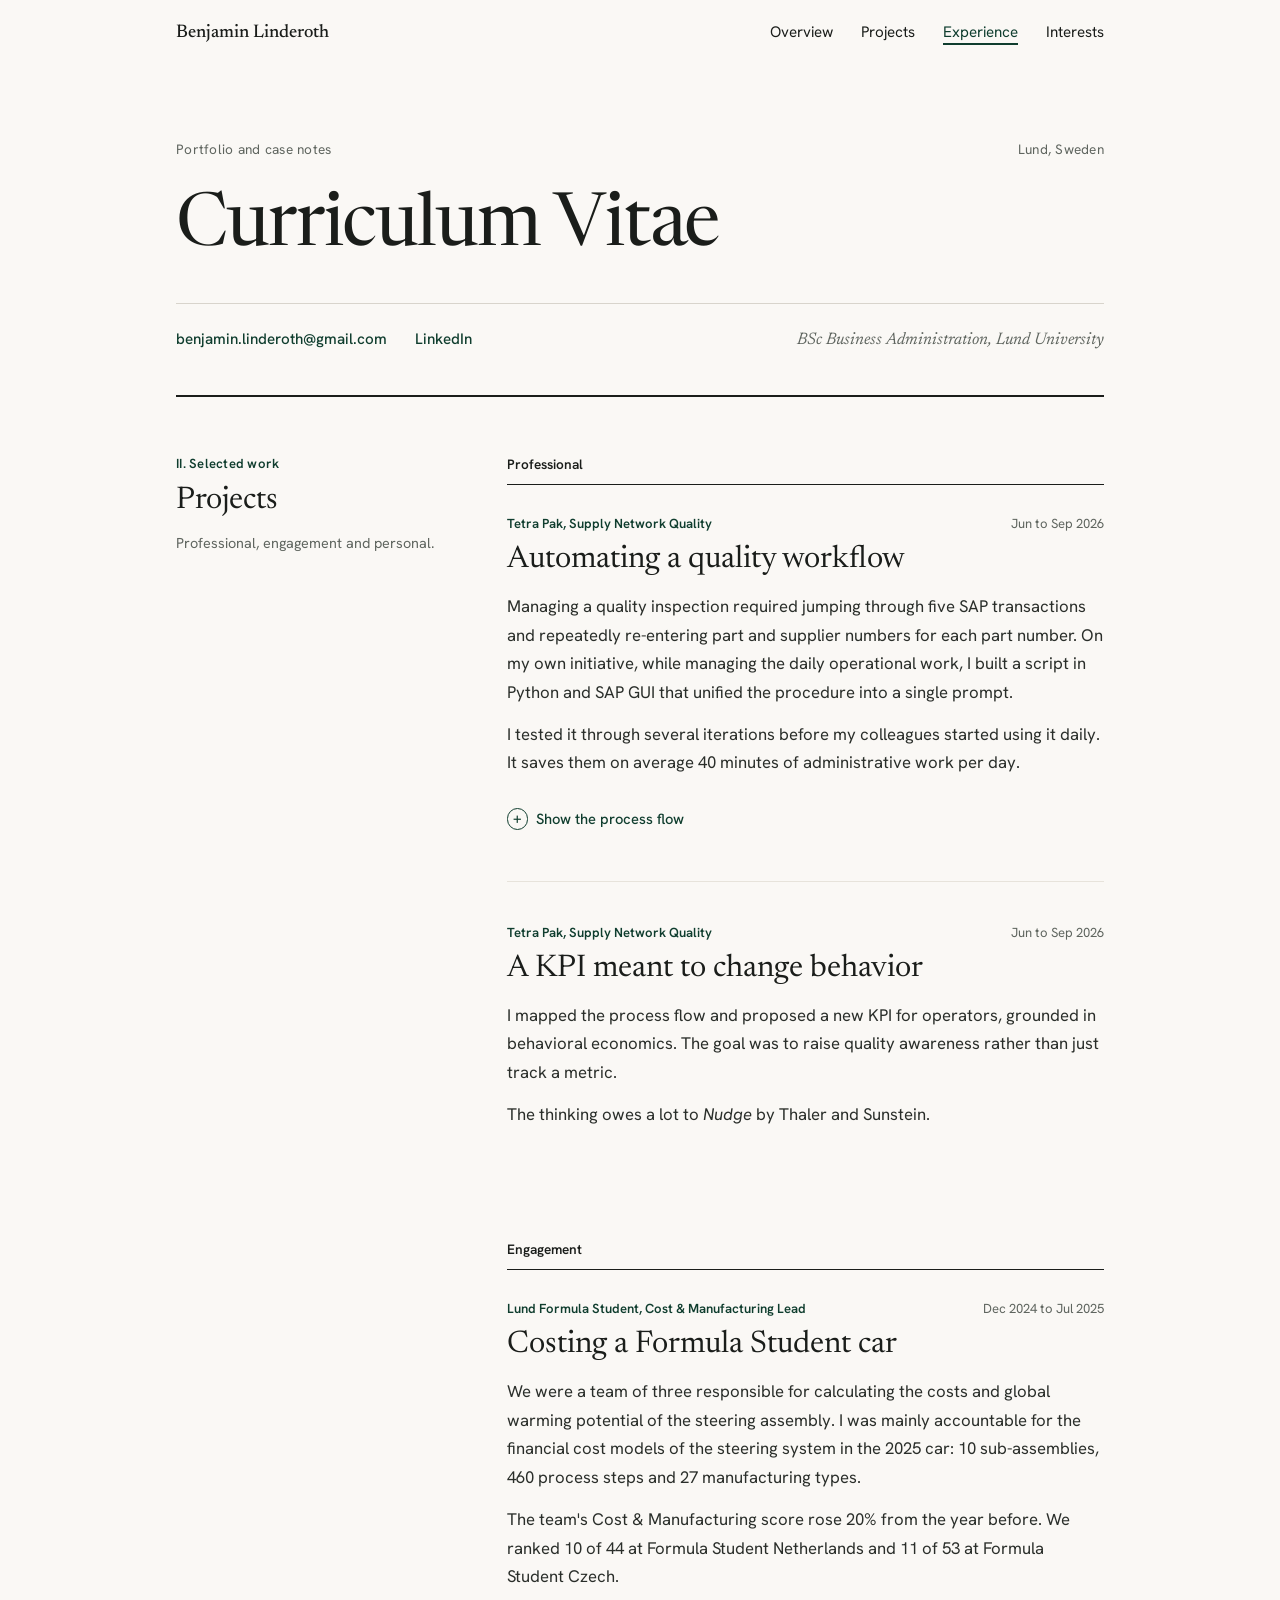
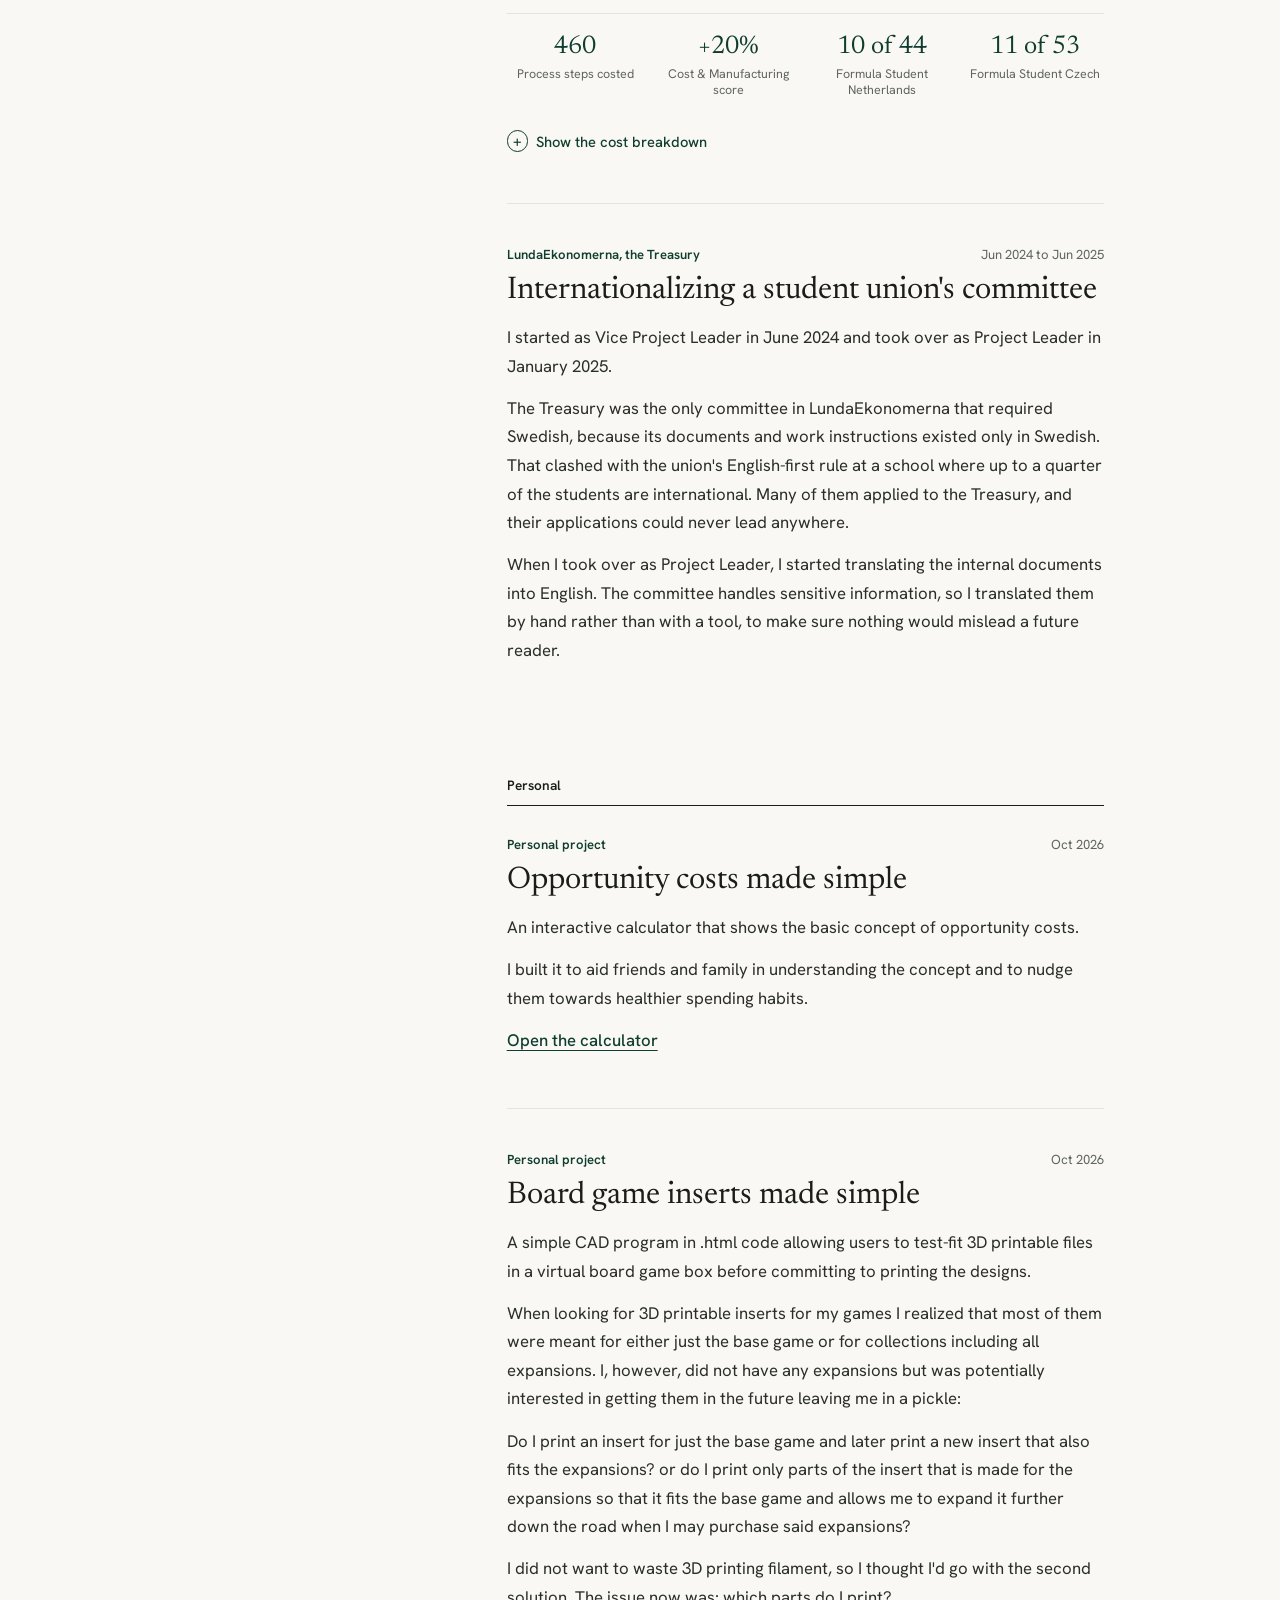
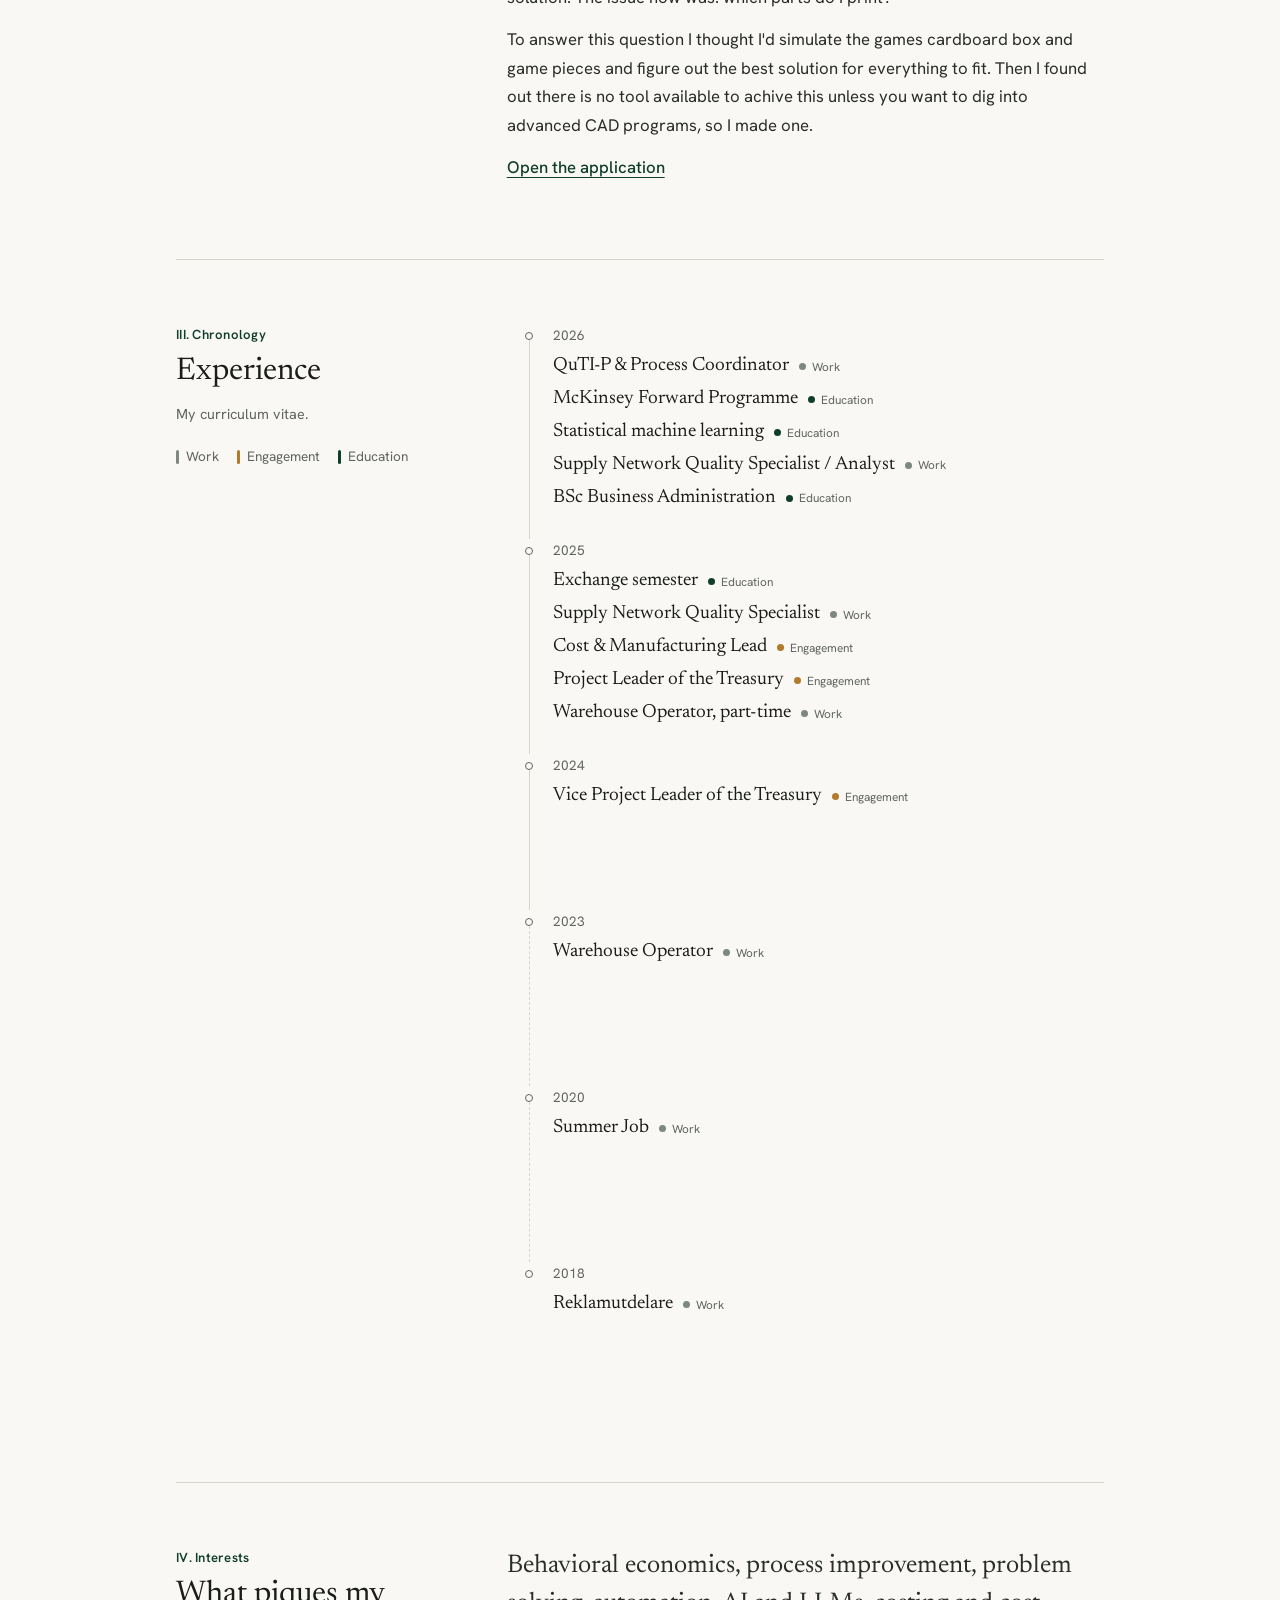
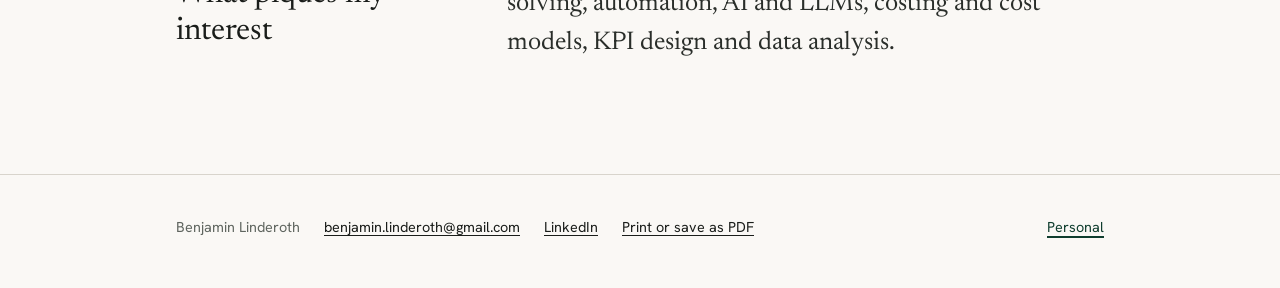
==== commit 5c73a8bd: "Add files via upload" ====
--- a/index.html
+++ b/index.html
@@ -46,19 +46,19 @@
     </div>
   </div>
 
-#  <!-- I. Overview -->
-#  <section class="nd-sec" id="overview">
-#    <div class="nd-side">
-#      <span class="nd-label">I. Overview</span>
-#      <h2>How I work</h2>
-#    </div>
-#    <div class="nd-body nd-prose">
-#      <p class="nd-dropcap">I value structure, and I stay with a problem until it is solved. I prefer work that ends in a tangible improvement over work that only describes one.</p>
-#      <p>I want to understand how something works in practice before I change it. Years in a warehouse taught me how quickly a small bottleneck becomes a costly one.</p>
-#      <p>I care about incentives. A good measure should change behavior, not just record it.</p>
-#      <p>I hold a BSc in Business Administration from Lund University and spent an exchange semester in Singapore. I started in Tetra Pak's warehouse and moved into analytical roles in the supply network.</p>
-#    </div>
-#  </section>
+  <!-- I. Overview -->
+<!-- <section class="nd-sec" id="overview">
+    <div class="nd-side">
+      <span class="nd-label">I. Overview</span>
+      <h2>How I work</h2>
+    </div>
+    <div class="nd-body nd-prose">
+      <p class="nd-dropcap">I value structure, and I stay with a problem until it is solved. I prefer work that ends in a tangible improvement over work that only describes one.</p>
+      <p>I want to understand how something works in practice before I change it. Years in a warehouse taught me how quickly a small bottleneck becomes a costly one.</p>
+      <p>I care about incentives. A good measure should change behavior, not just record it.</p>
+      <p>I hold a BSc in Business Administration from Lund University and spent an exchange semester in Singapore. I started in Tetra Pak's warehouse and moved into analytical roles in the supply network.</p>
+    </div>
+  </section> -->
 
   <!-- II. Projects: read top to bottom, no clicking needed -->
   <section class="nd-sec" id="projects">
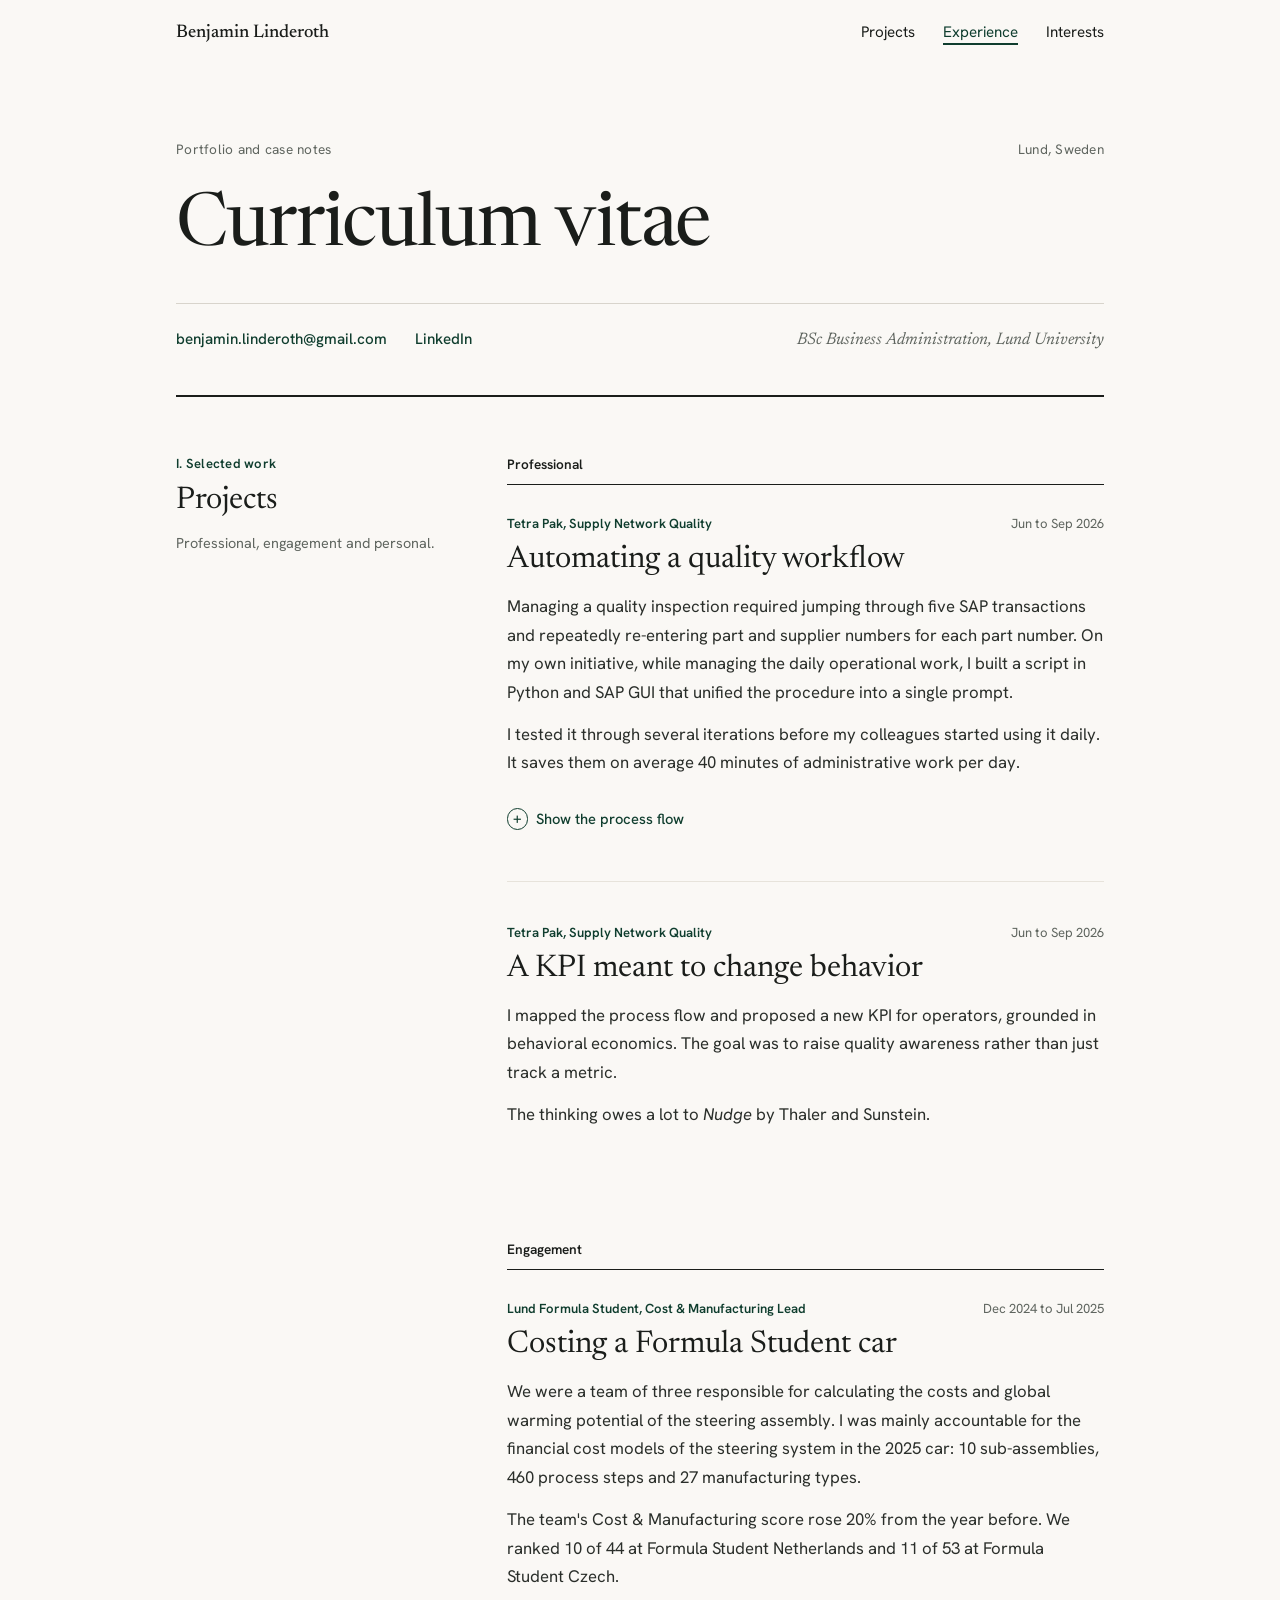
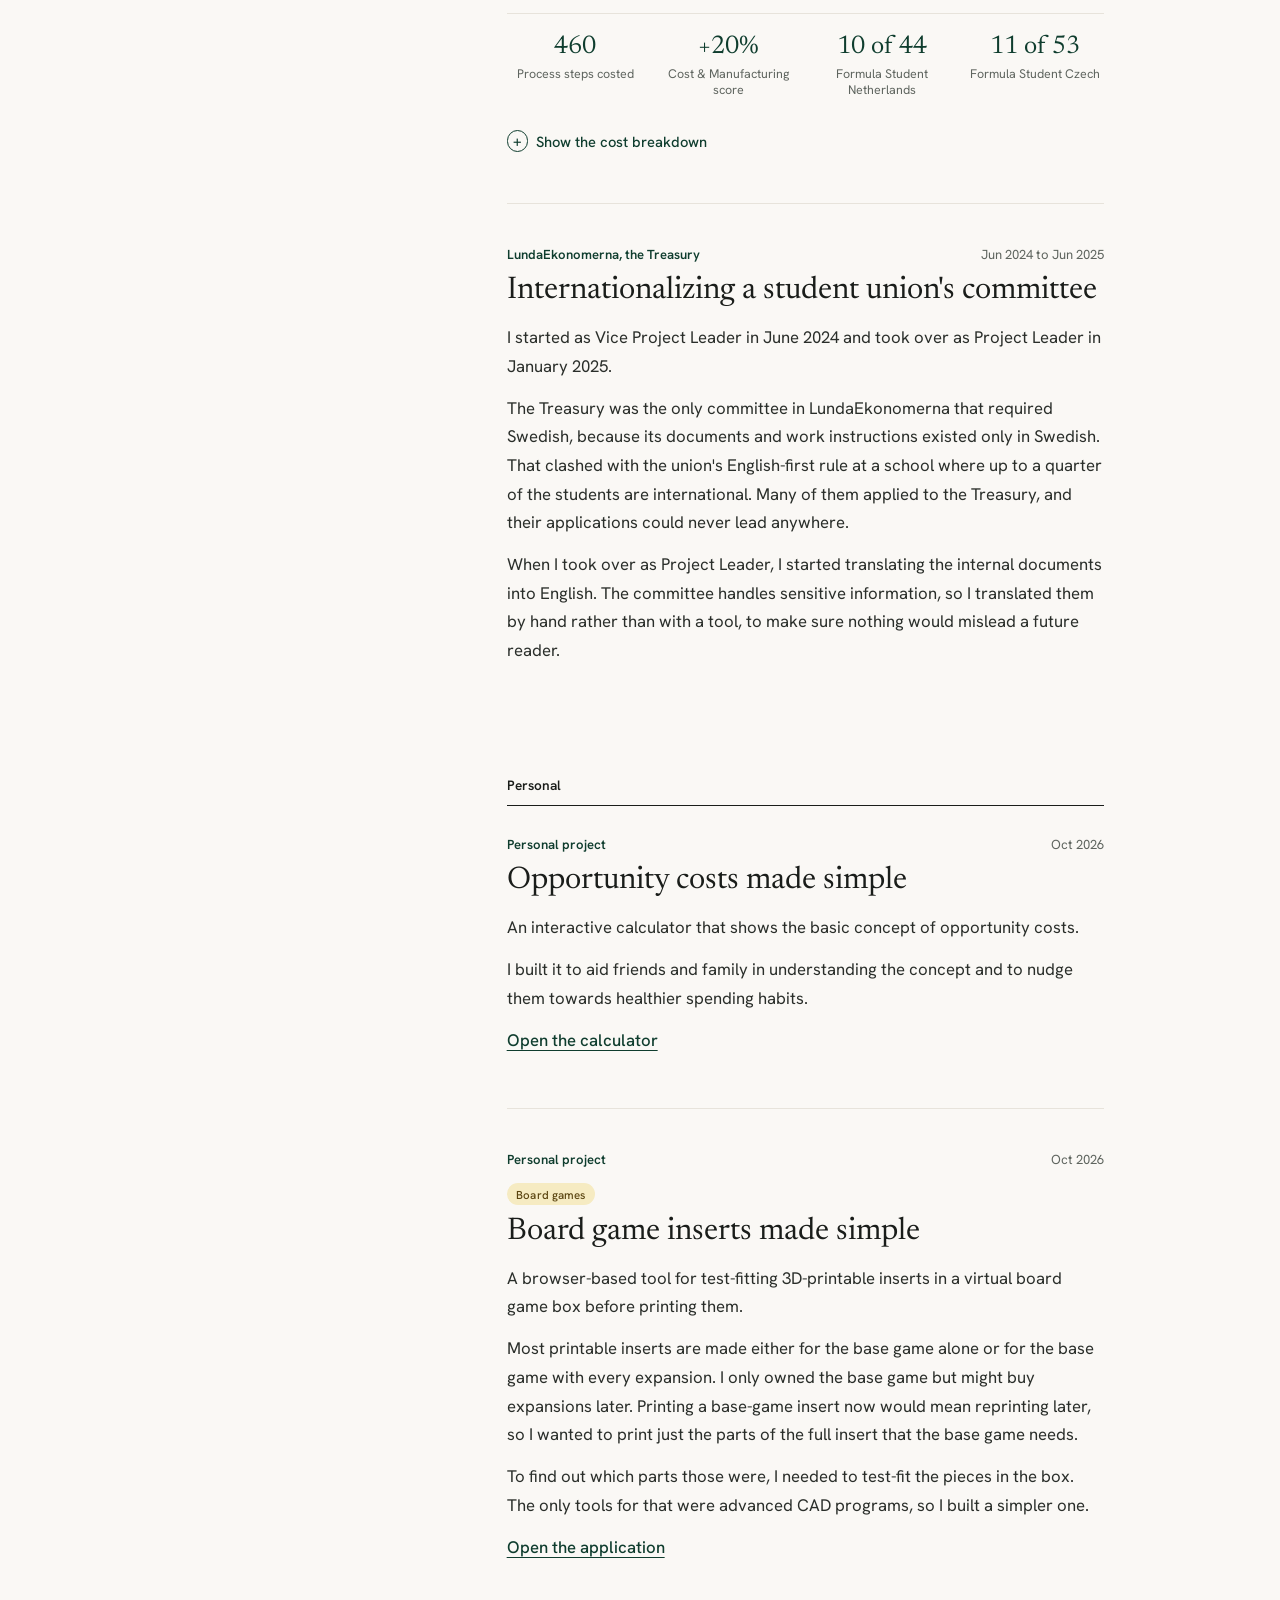
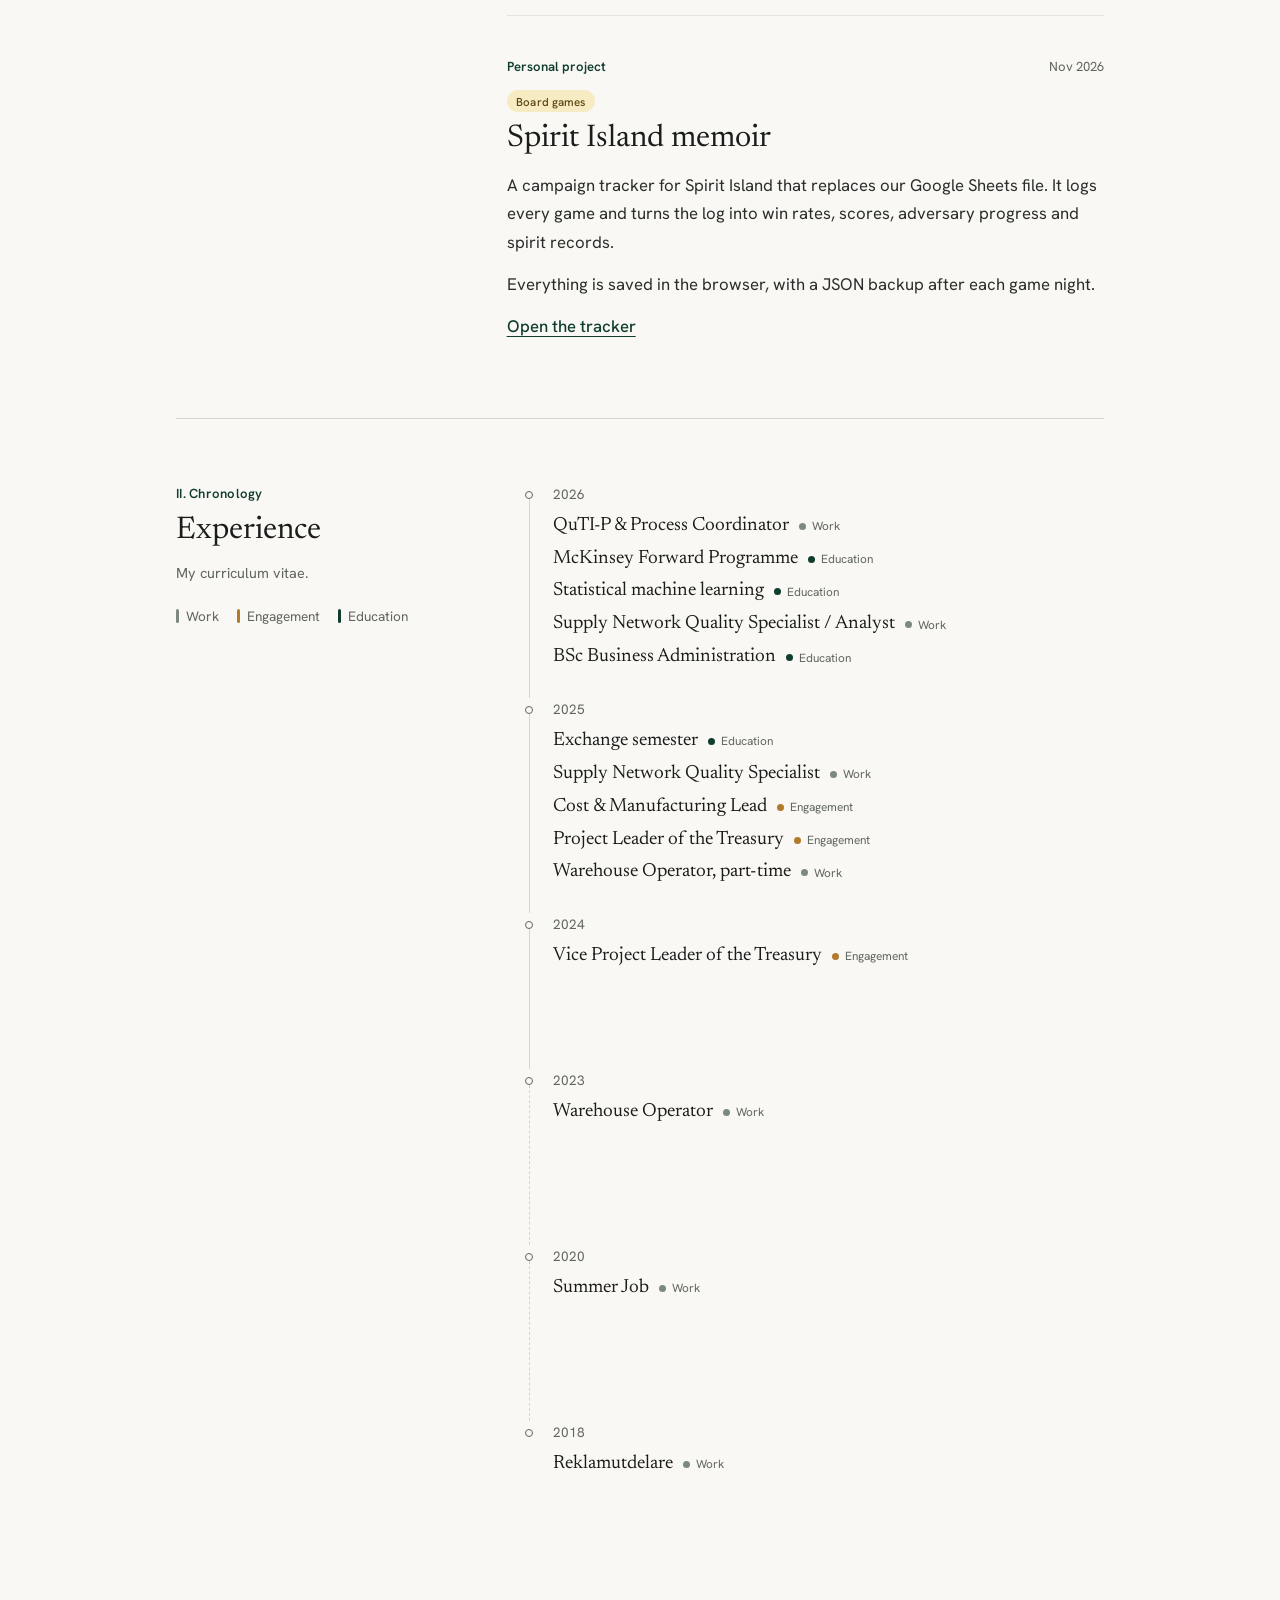
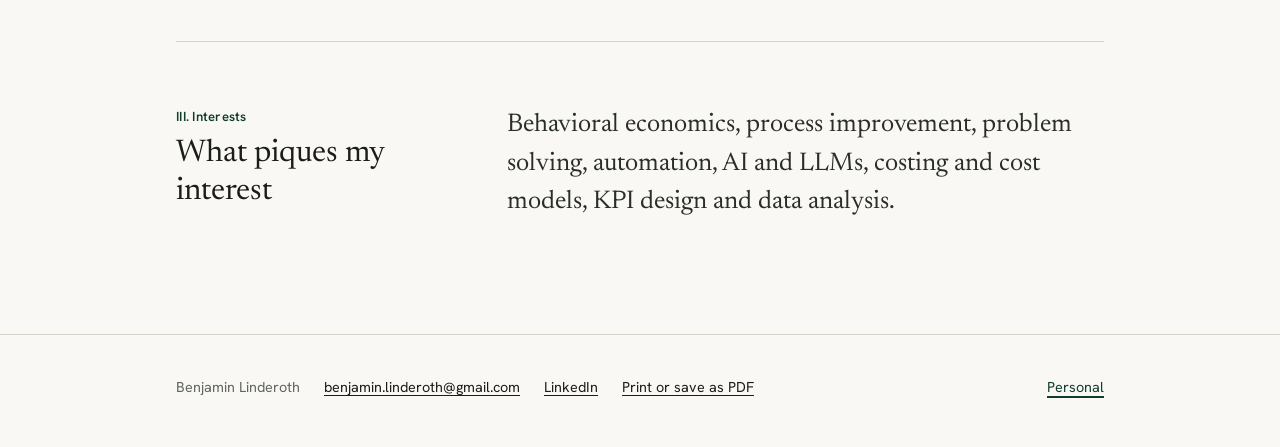
==== commit 6bd33934: "Add files via upload" ====
--- a/index.html
+++ b/index.html
@@ -13,13 +13,13 @@
 </head>
 
 <body data-page="home">
-<a class="skip" href="#overview">Skip to content</a>
+<a class="skip" href="#projects">Skip to content</a>
 
 <header>
   <div class="wrap">
     <a href="#top" class="name nd-name" aria-label="Benjamin Linderoth, back to top" data-split><span class="line">Benjamin Linderoth</span></a>
     <nav aria-label="Main">
-      <a href="#overview">Overview</a>
+      <!-- <a href="#overview">Overview</a> (hidden while the Overview is a work in progress) -->
       <a href="#projects">Projects</a>
       <a href="#experience">Experience</a>
       <a href="#interests">Interests</a>
@@ -36,7 +36,7 @@
       <span>Portfolio and case notes</span>
       <span>Lund, Sweden</span>
     </div>
-    <h1 class="nd-quote">Curriculum Vitae</h1>
+    <h1 class="nd-quote">Curriculum vitae</h1>
     <div class="nd-masthead-foot">
       <div class="nd-contact">
         <a href="mailto:benjamin.linderoth@gmail.com">benjamin.linderoth@gmail.com</a>
@@ -64,7 +64,7 @@
   <section class="nd-sec" id="projects">
     <div class="nd-side">
       <div class="nd-sticky">
-        <span class="nd-label">II. Selected work</span>
+        <span class="nd-label">I. Selected work</span><!-- II. when the Overview is back -->
         <h2>Projects</h2>
         <p class="nd-side-note">Professional, engagement and personal.</p>
       </div>
@@ -264,14 +264,21 @@
 
       <article class="nd-case" id="boardgame-inserts-made-simple">
         <div class="nd-meta"><span>Personal project</span><span>Oct 2026</span></div>
+        <div class="tags"><span class="tag tag-games">Board games</span></div>
         <h4>Board game inserts made simple</h4>
-        <p>A simple CAD program in .html code allowing users to test-fit 3D printable files in a virtual board game box before committing to printing the designs.</p>
-        <p>When looking for 3D printable inserts for my games I realized that most of them were meant for either just the base game or for collections including all expansions. I, however, did not have any expansions but was potentially interested in getting them in the future leaving me in a pickle:</p>
-        <p>Do I print an insert for just the base game and later print a new insert that also fits the expansions? or do I print only parts of the insert that is made for the expansions so that it fits the base game and allows me to expand it further down the road when I may purchase said expansions?</p>
-        <p>I did not want to waste 3D printing filament, so I thought I'd go with the second solution. The issue now was: which parts do I print?</p>
-        <p>To answer this question I thought I'd simulate the games cardboard box and game pieces and figure out the best solution for everything to fit. Then I found out there is no tool available to achive this unless you want to dig into advanced CAD programs, so I made one.</p>
-        <!-- TODO: add a second paragraph here. -->
+        <p>A browser-based tool for test-fitting 3D-printable inserts in a virtual board game box before printing them.</p>
+        <p>Most printable inserts are made either for the base game alone or for the base game with every expansion. I only owned the base game but might buy expansions later. Printing a base-game insert now would mean reprinting later, so I wanted to print just the parts of the full insert that the base game needs.</p>
+        <p>To find out which parts those were, I needed to test-fit the pieces in the box. The only tools for that were advanced CAD programs, so I built a simpler one.</p>
         <p><a class="nd-link" href="insert-planner.html">Open the application</a></p>
+      </article>
+
+      <article class="nd-case" id="spirit-island-memoir">
+        <div class="nd-meta"><span>Personal project</span><span>Nov 2026</span></div>
+        <div class="tags"><span class="tag tag-games">Board games</span></div>
+        <h4>Spirit Island memoir</h4>
+        <p>A campaign tracker for Spirit Island that replaces our Google Sheets file. It logs every game and turns the log into win rates, scores, adversary progress and spirit records.</p>
+        <p>Everything is saved in the browser, with a JSON backup after each game night.</p>
+        <p><a class="nd-link" href="spirit-island/tracker/index.html">Open the tracker</a></p>
       </article>
     </div>
   </section>
@@ -280,7 +287,7 @@
   <section class="nd-sec" id="experience">
     <div class="nd-side">
       <div class="nd-sticky">
-        <span class="nd-label">III. Chronology</span>
+        <span class="nd-label">II. Chronology</span><!-- III. when the Overview is back -->
         <h2>Experience</h2>
         <p class="nd-side-note">My curriculum vitae.</p>
         <ul class="nd-legend" aria-label="Types">
@@ -466,7 +473,7 @@
   <!-- IV. Interests -->
   <section class="nd-sec nd-last" id="interests">
     <div class="nd-side">
-      <span class="nd-label">IV. Interests</span>
+      <span class="nd-label">III. Interests</span><!-- IV. when the Overview is back -->
       <h2>What piques my interest</h2>
     </div>
     <div class="nd-body">
--- a/style.css
+++ b/style.css
@@ -1356,3 +1356,15 @@
 .pe-rating-text { font-family: var(--sans); font-size: 0.82rem; color: var(--muted); }
 .pe-rating-sm { display: inline-flex; margin: 0; }
 .pe-rating-sm .pe-stars { font-size: 0.72rem; letter-spacing: 0.08em; }
+
+
+/* Category tags: pastel background, dark text (contrast above 7:1) */
+.tag { display: inline-block; padding: 0.15rem 0.6rem; border-radius: 999px; font-family: var(--sans); font-size: 0.72rem; font-weight: 500; line-height: 1.5; letter-spacing: 0.01em; }
+.tag-books  { background: #DCE8F5; color: #1F3A5C; }
+.tag-games  { background: #F6EBC2; color: #5A4410; }
+.tag-videos { background: #DCEBD8; color: #25502C; }
+.tags { margin: 0.45rem 0 0; }
+.item-meta { display: flex; align-items: center; gap: 0.6rem; margin: 0.1rem 0 0.5rem; }
+.item-meta .pe-rating-sm { margin: 0; }
+.detail > .tag { margin: 0 0 1rem; }
+@media print { .tag, .tags { display: none !important; } }
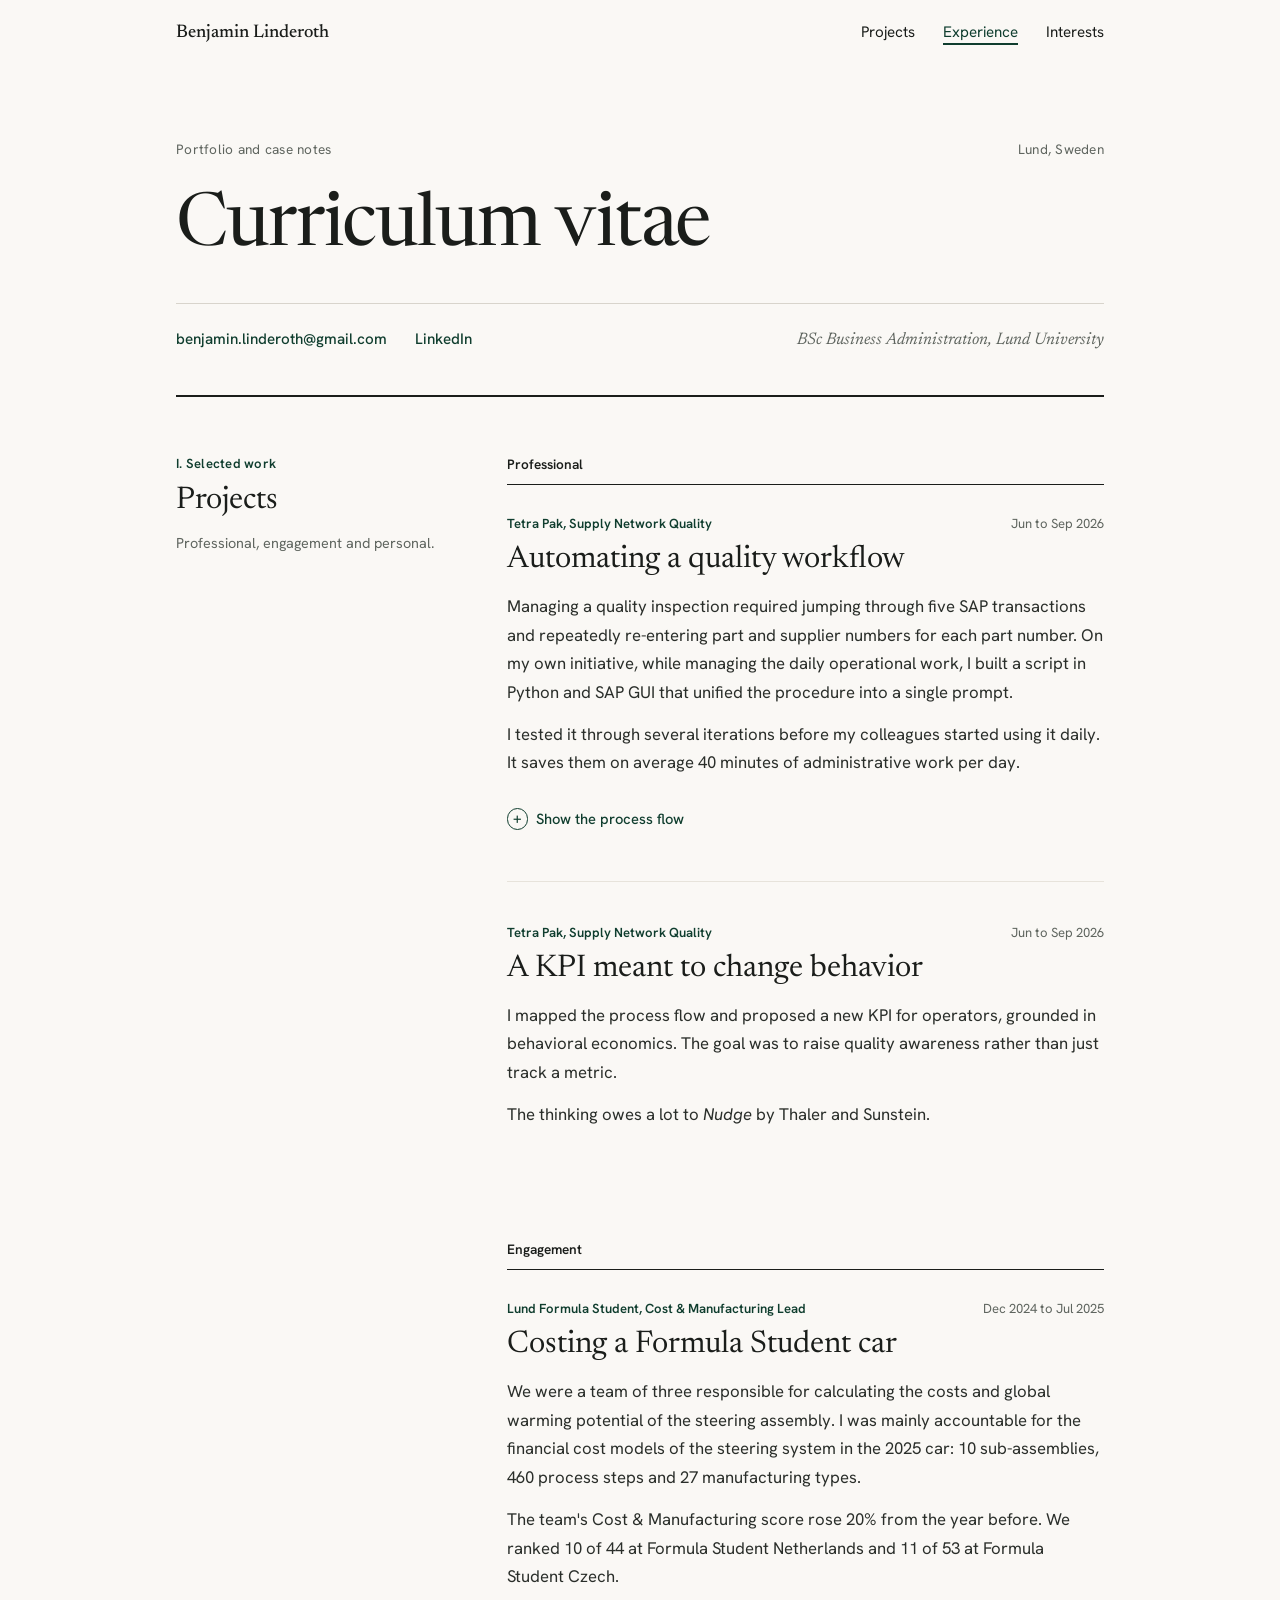
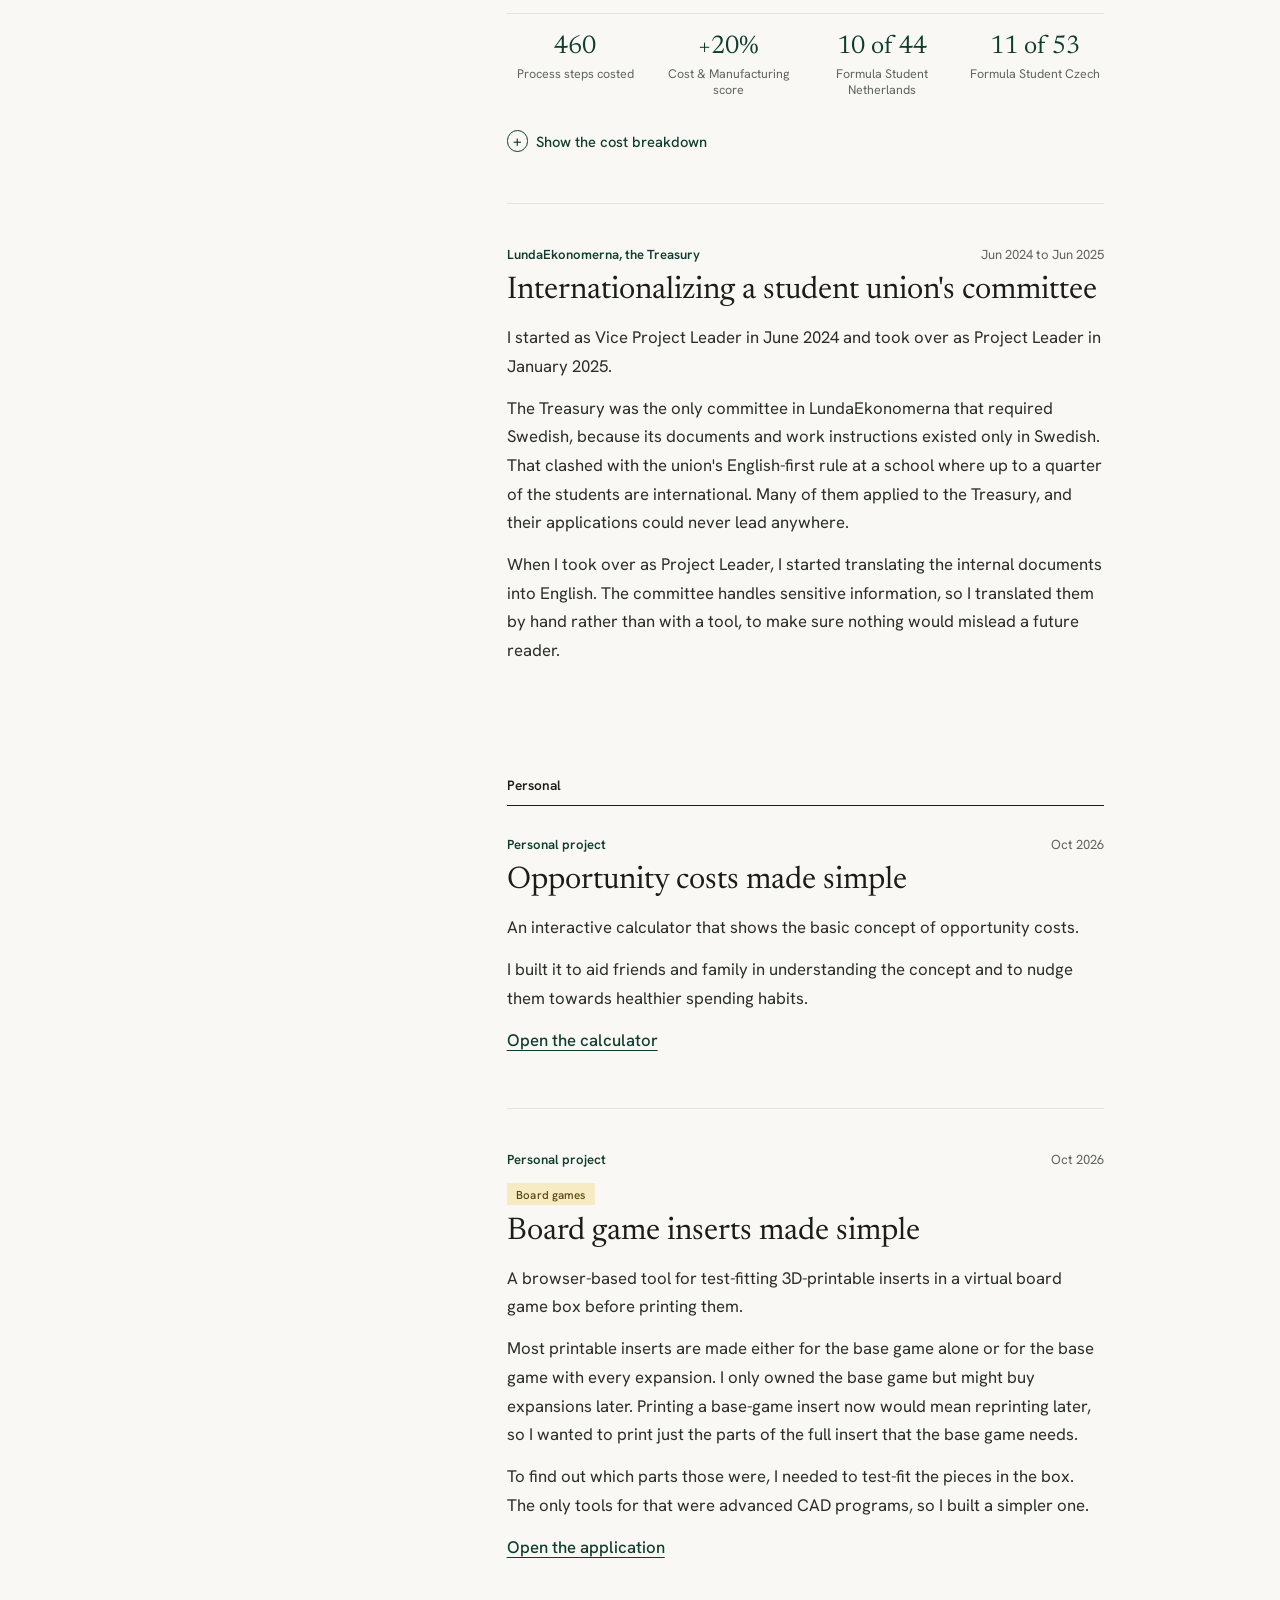
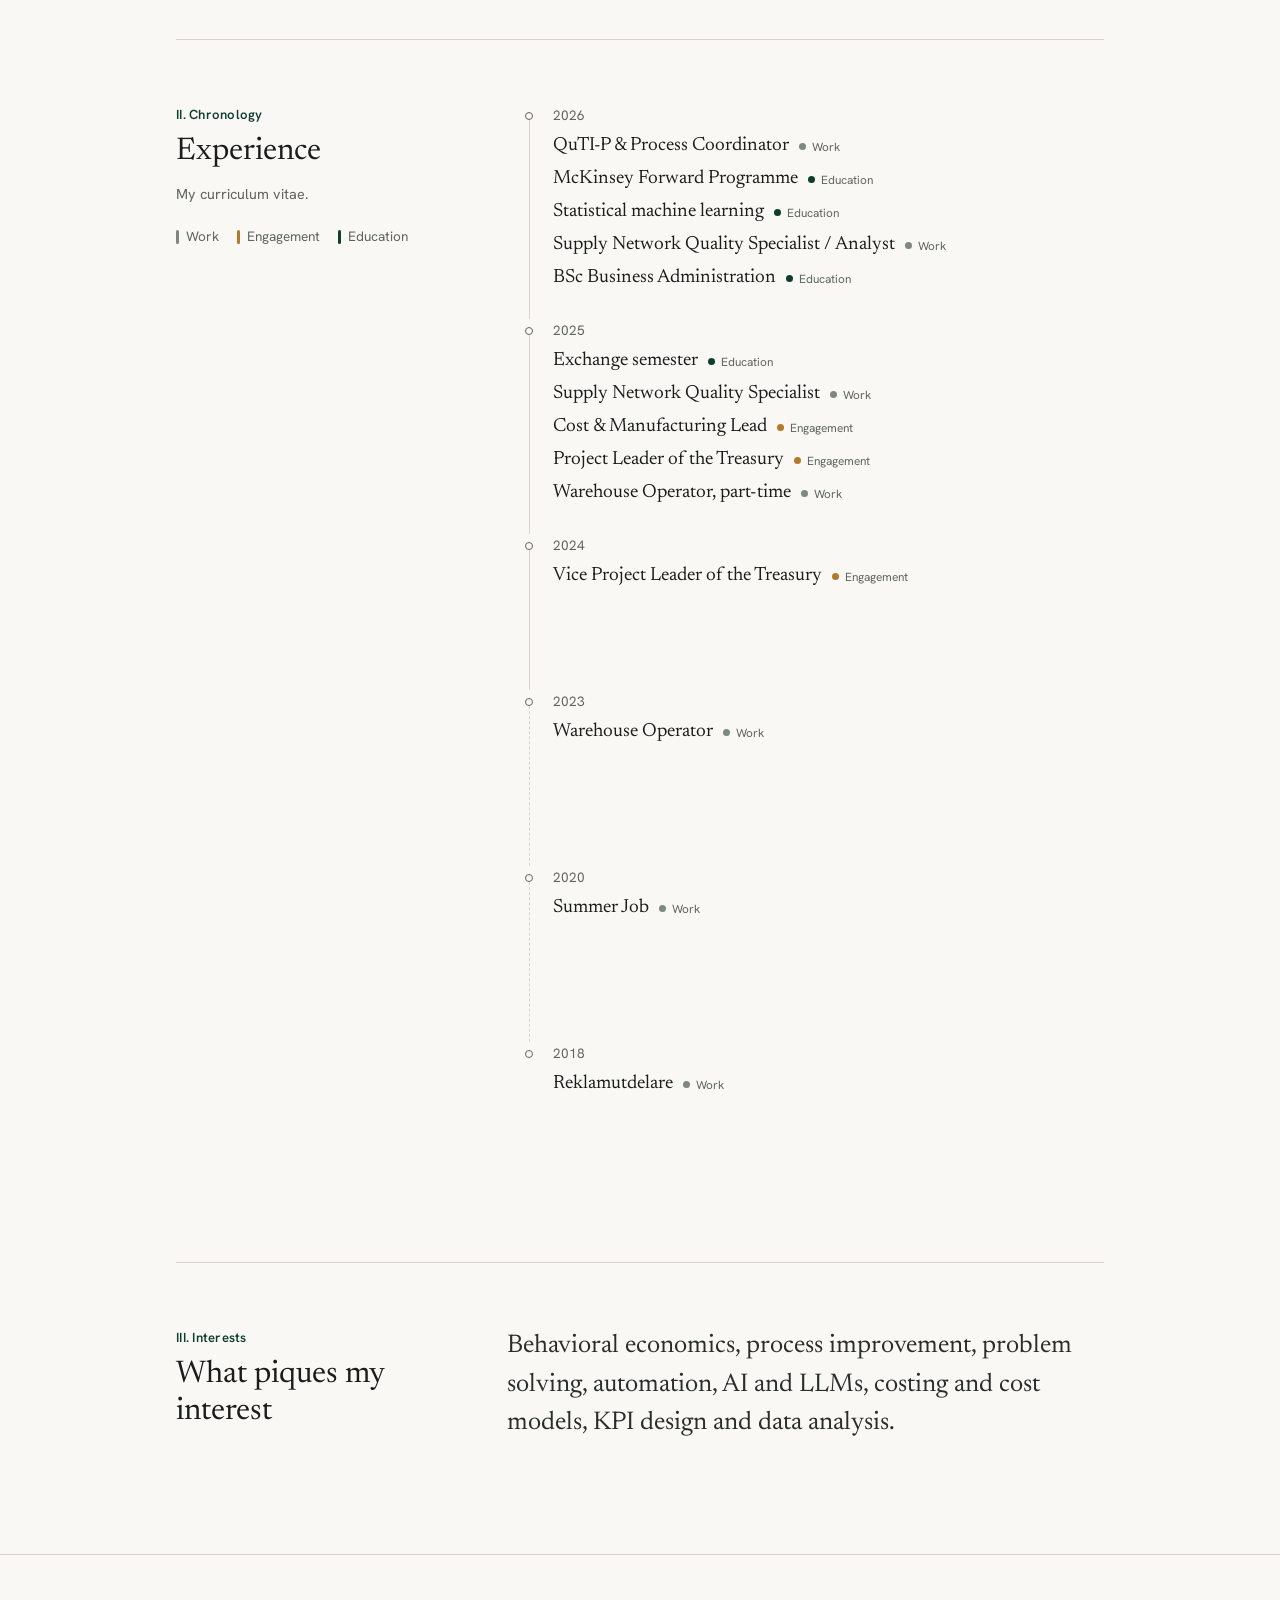
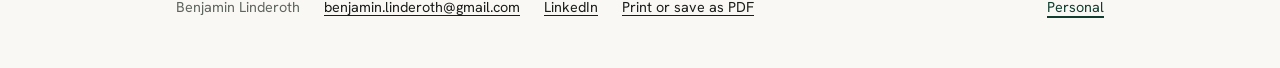
==== commit aab9b86d: "Add files via upload" ====
--- a/index.html
+++ b/index.html
@@ -271,15 +271,6 @@
         <p>To find out which parts those were, I needed to test-fit the pieces in the box. The only tools for that were advanced CAD programs, so I built a simpler one.</p>
         <p><a class="nd-link" href="insert-planner.html">Open the application</a></p>
       </article>
-
-      <article class="nd-case" id="spirit-island-memoir">
-        <div class="nd-meta"><span>Personal project</span><span>Nov 2026</span></div>
-        <div class="tags"><span class="tag tag-games">Board games</span></div>
-        <h4>Spirit Island memoir</h4>
-        <p>A campaign tracker for Spirit Island that replaces our Google Sheets file. It logs every game and turns the log into win rates, scores, adversary progress and spirit records.</p>
-        <p>Everything is saved in the browser, with a JSON backup after each game night.</p>
-        <p><a class="nd-link" href="spirit-island/tracker/index.html">Open the tracker</a></p>
-      </article>
     </div>
   </section>
 
--- a/style.css
+++ b/style.css
@@ -1359,12 +1359,13 @@
 
 
 /* Category tags: pastel background, dark text (contrast above 7:1) */
-.tag { display: inline-block; padding: 0.15rem 0.6rem; border-radius: 999px; font-family: var(--sans); font-size: 0.72rem; font-weight: 500; line-height: 1.5; letter-spacing: 0.01em; }
+.tag { display: inline-block; padding: 0.15rem 0.6rem; border-radius: 0; font-family: var(--sans); font-size: 0.72rem; font-weight: 500; line-height: 1.5; letter-spacing: 0.01em; }
 .tag-books  { background: #DCE8F5; color: #1F3A5C; }
 .tag-games  { background: #F6EBC2; color: #5A4410; }
 .tag-videos { background: #DCEBD8; color: #25502C; }
 .tags { margin: 0.45rem 0 0; }
-.item-meta { display: flex; align-items: center; gap: 0.6rem; margin: 0.1rem 0 0.5rem; }
-.item-meta .pe-rating-sm { margin: 0; }
-.detail > .tag { margin: 0 0 1rem; }
+.tag-block { display: block; width: max-content; margin: 0.9rem 0 0.2rem; }
+.detail > .tag-block { margin: 0 0 0.6rem; }
 @media print { .tag, .tags { display: none !important; } }
+.personal-page .items li > .tag-block { margin: 0; }
+.personal-page .items li > .pe-rating-sm { flex-basis: 100%; }
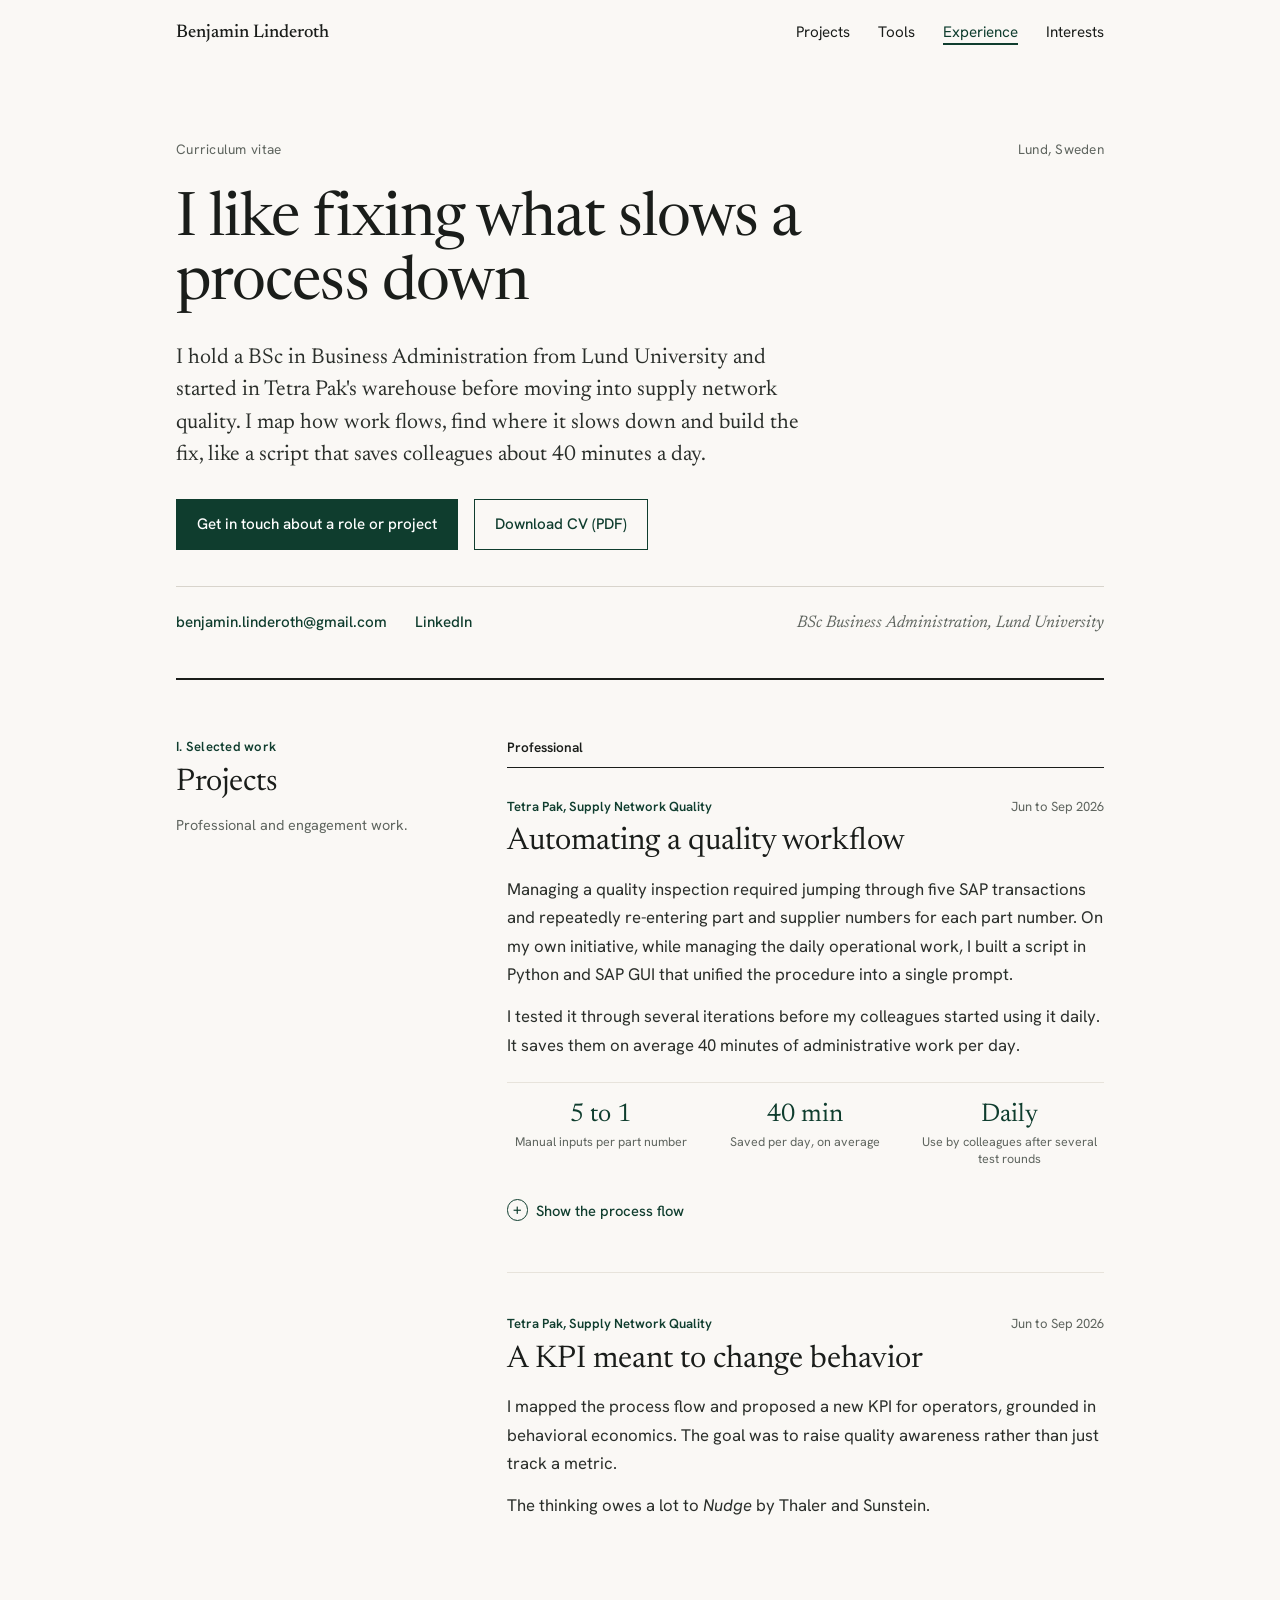
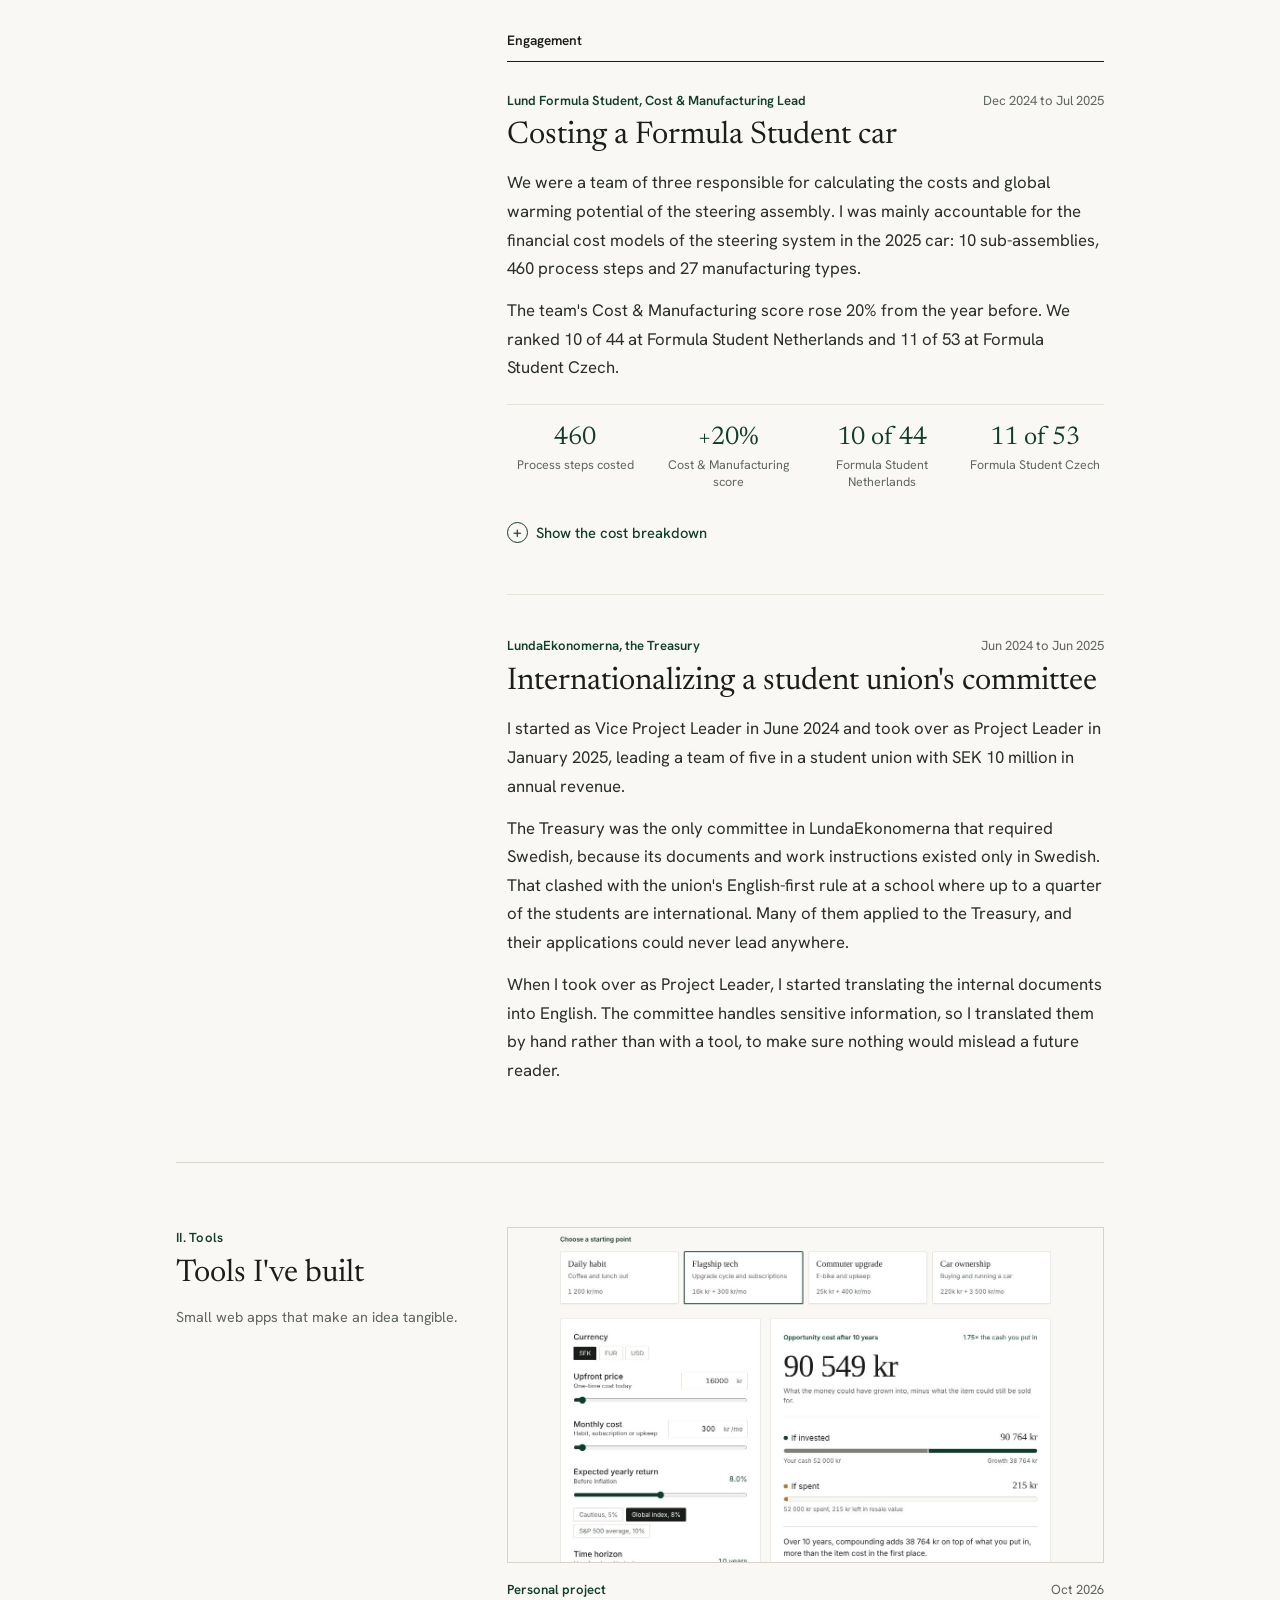
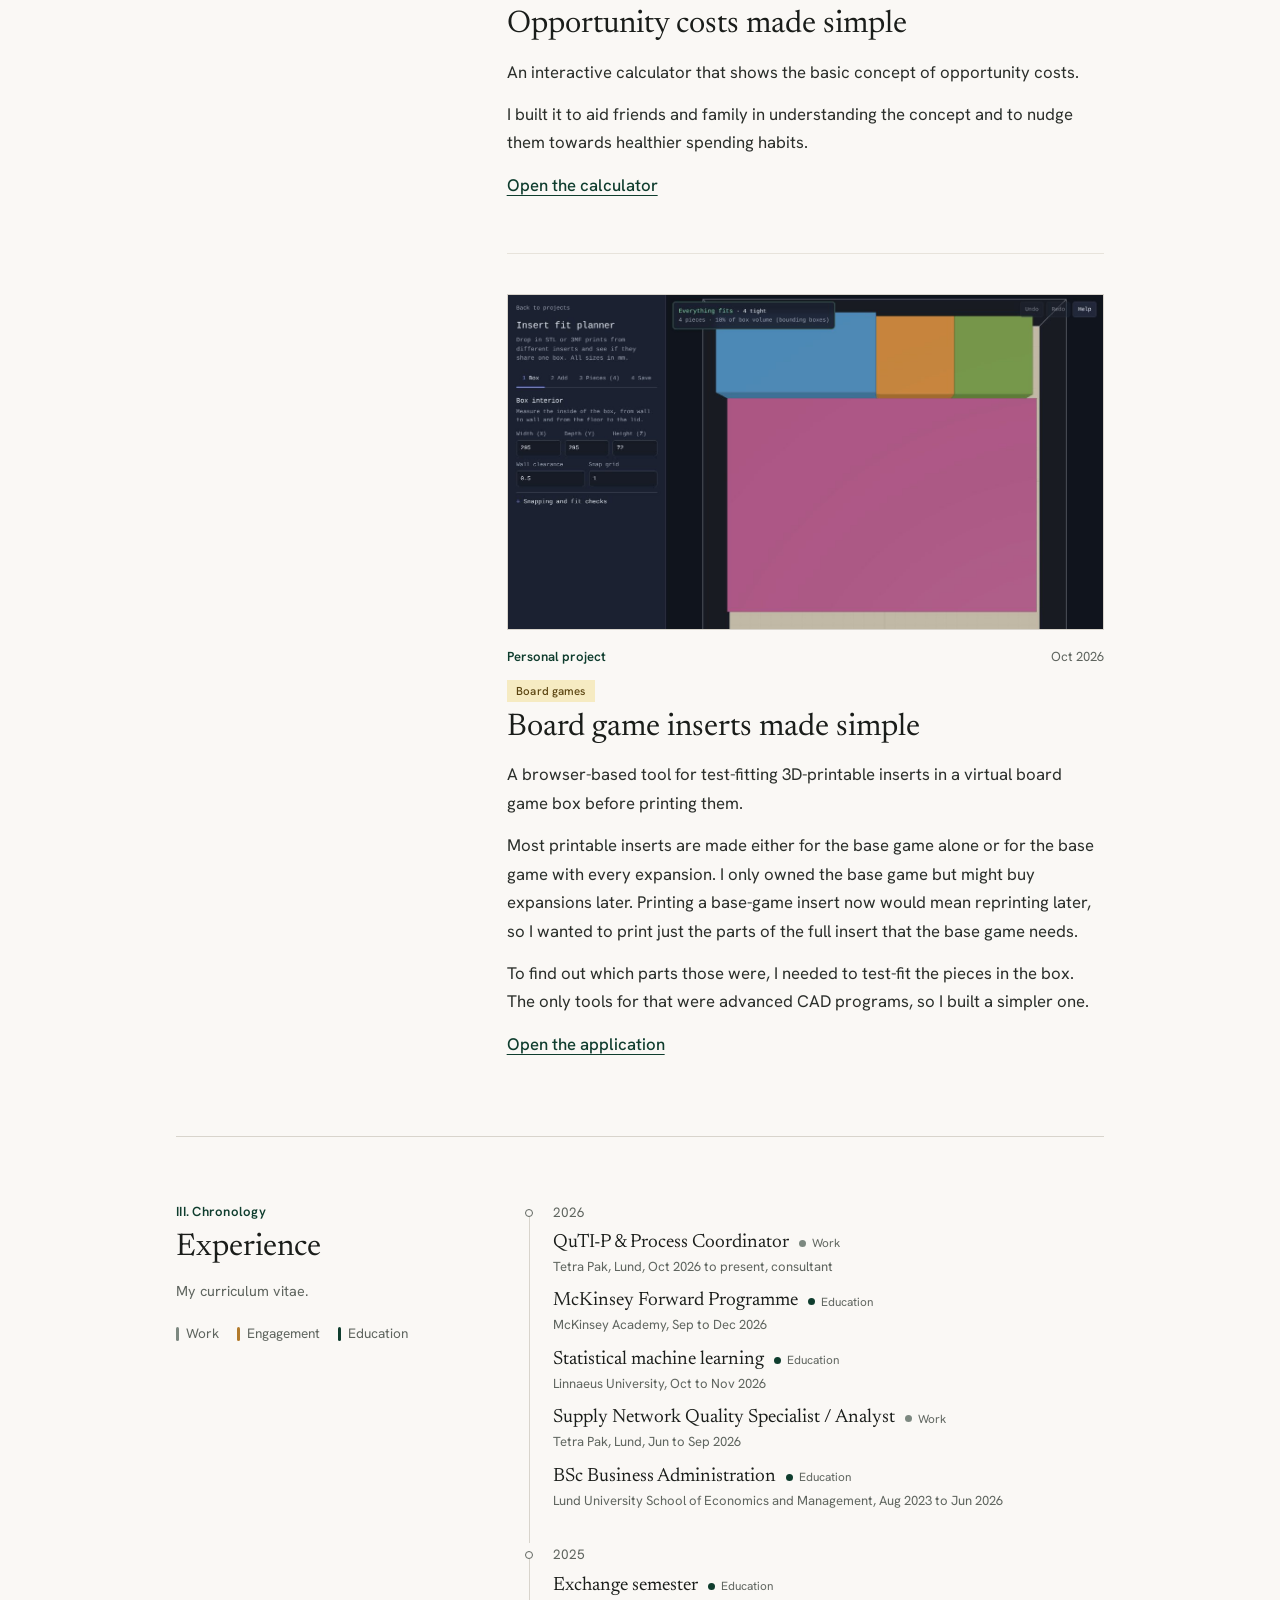
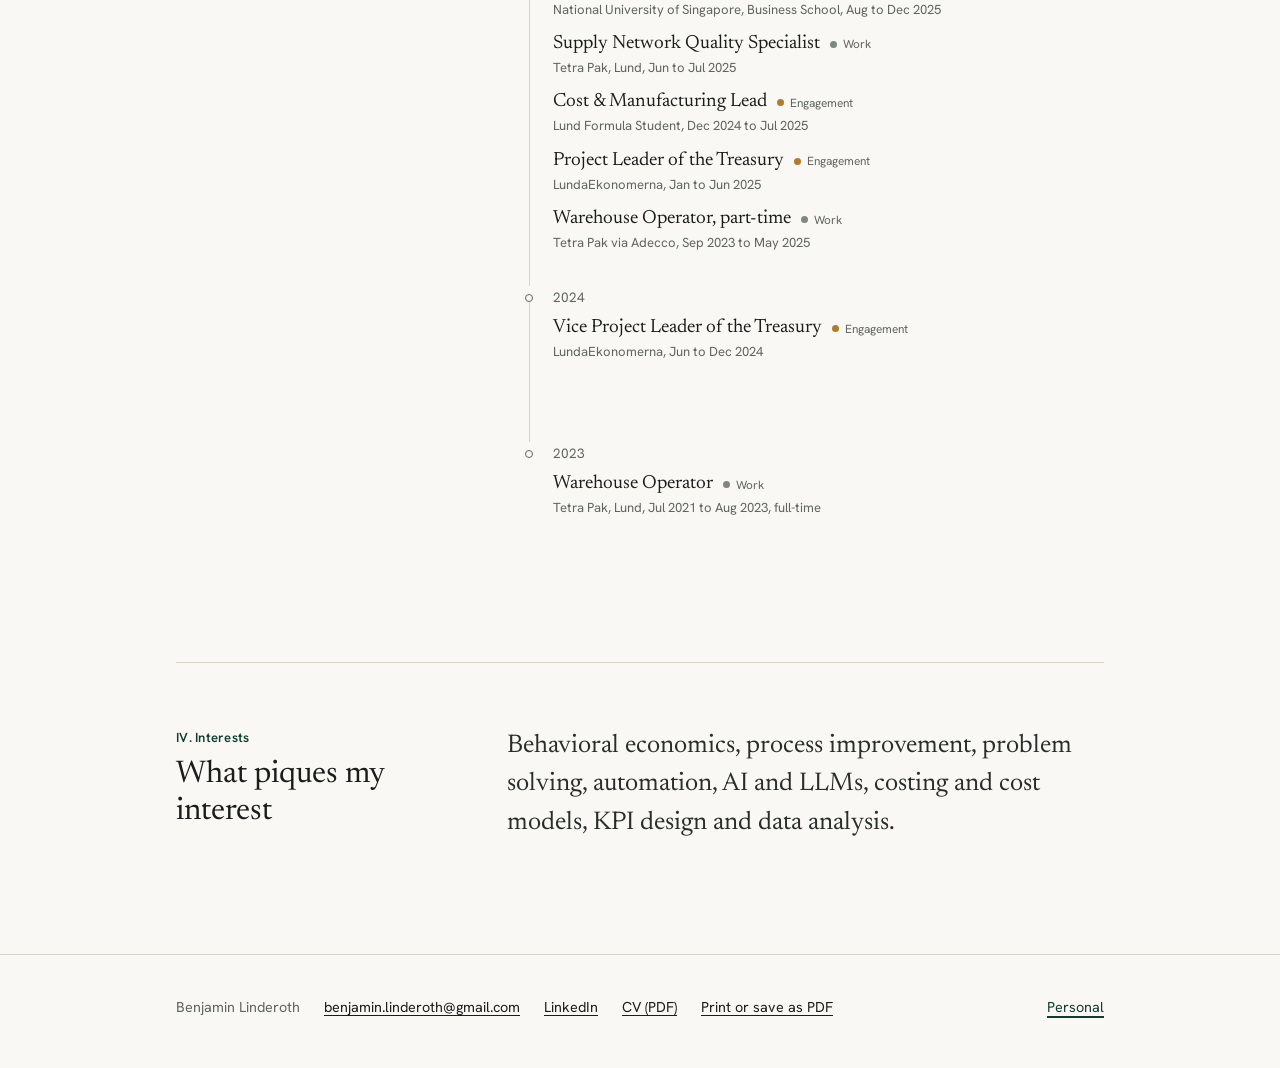
==== commit 14e324cb: "Add files via upload" ====
--- a/index.html
+++ b/index.html
@@ -6,6 +6,22 @@
 <title>Benjamin Linderoth</title>
 <meta name="description" content="Benjamin Linderoth. Business Administration graduate working with processes, costing and automation.">
 
+<link rel="icon" href="favicon.svg" type="image/svg+xml">
+<link rel="canonical" href="https://blinderoth.github.io/">
+<meta property="og:type" content="website">
+<meta property="og:site_name" content="Benjamin Linderoth">
+<meta property="og:title" content="Benjamin Linderoth: I like fixing what slows a process down">
+<meta property="og:description" content="Business Administration graduate in Lund, Sweden. Supply network quality, costing and automation, with projects and small tools to show for it.">
+<meta property="og:url" content="https://blinderoth.github.io/">
+<meta property="og:image" content="https://blinderoth.github.io/og-image.png">
+<meta property="og:image:width" content="1200">
+<meta property="og:image:height" content="630">
+<meta property="og:image:alt" content="Benjamin Linderoth. I like fixing what slows a process down.">
+<meta name="twitter:card" content="summary_large_image">
+<meta name="twitter:title" content="Benjamin Linderoth: I like fixing what slows a process down">
+<meta name="twitter:description" content="Business Administration graduate in Lund, Sweden. Supply network quality, costing and automation, with projects and small tools to show for it.">
+<meta name="twitter:image" content="https://blinderoth.github.io/og-image.png">
+
 <link rel="preconnect" href="https://fonts.googleapis.com">
 <link rel="preconnect" href="https://fonts.gstatic.com" crossorigin>
 <link href="https://fonts.googleapis.com/css2?family=Hanken+Grotesk:wght@400;500;600&family=Newsreader:ital,opsz,wght@0,6..72,300..700;1,6..72,300..700&display=swap" rel="stylesheet">
@@ -21,6 +37,7 @@
     <nav aria-label="Main">
       <!-- <a href="#overview">Overview</a> (hidden while the Overview is a work in progress) -->
       <a href="#projects">Projects</a>
+      <a href="#tools">Tools</a>
       <a href="#experience">Experience</a>
       <a href="#interests">Interests</a>
     </nav>
@@ -33,10 +50,15 @@
   <div class="nd-masthead">
     <p class="nd-print-name">Benjamin Linderoth</p>
     <div class="nd-masthead-top">
-      <span>Portfolio and case notes</span>
+      <span>Curriculum vitae</span>
       <span>Lund, Sweden</span>
     </div>
-    <h1 class="nd-quote">Curriculum vitae</h1>
+    <h1 class="nd-quote">I like fixing what slows a process down</h1>
+    <p class="nd-lede">I hold a BSc in Business Administration from Lund University and started in Tetra Pak's warehouse before moving into supply network quality. I map how work flows, find where it slows down and build the fix, like a script that saves colleagues about 40 minutes a day.</p>
+    <p class="nd-actions">
+      <a class="nd-cta" href="mailto:benjamin.linderoth@gmail.com?subject=Hello%20Benjamin">Get in touch about a role or project</a>
+      <a class="nd-cta nd-cta-quiet" href="cv.pdf" download>Download CV (PDF)</a>
+    </p>
     <div class="nd-masthead-foot">
       <div class="nd-contact">
         <a href="mailto:benjamin.linderoth@gmail.com">benjamin.linderoth@gmail.com</a>
@@ -66,7 +88,7 @@
       <div class="nd-sticky">
         <span class="nd-label">I. Selected work</span><!-- II. when the Overview is back -->
         <h2>Projects</h2>
-        <p class="nd-side-note">Professional, engagement and personal.</p>
+        <p class="nd-side-note">Professional and engagement work.</p>
       </div>
     </div>
     <div class="nd-body">
@@ -78,6 +100,11 @@
         <h4>Automating a quality workflow</h4>
         <p>Managing a quality inspection required jumping through five SAP transactions and repeatedly re-entering part and supplier numbers for each part number. On my own initiative, while managing the daily operational work, I built a script in Python and SAP GUI that unified the procedure into a single prompt.</p>
         <p>I tested it through several iterations before my colleagues started using it daily. It saves them on average 40 minutes of administrative work per day.</p>
+        <div class="nd-figures nd-figures-3">
+          <div><strong>5 to 1</strong><span>Manual inputs per part number</span></div>
+          <div><strong>40 min</strong><span>Saved per day, on average</span></div>
+          <div><strong>Daily</strong><span>Use by colleagues after several test rounds</span></div>
+        </div>
 
         <!-- Process flow: hidden until asked for. Generic labels on purpose (NDA). -->
         <details class="fc-toggle">
@@ -247,14 +274,26 @@
       <article class="nd-case" id="running-a-student-unions-treasury">
         <div class="nd-meta"><span>LundaEkonomerna, the Treasury</span><span>Jun 2024 to Jun 2025</span></div>
         <h4>Internationalizing a student union's committee</h4>
-        <p>I started as Vice Project Leader in June 2024 and took over as Project Leader in January 2025.</p>
+        <p>I started as Vice Project Leader in June 2024 and took over as Project Leader in January 2025, leading a team of five in a student union with SEK 10 million in annual revenue.</p>
         <p>The Treasury was the only committee in LundaEkonomerna that required Swedish, because its documents and work instructions existed only in Swedish. That clashed with the union's English-first rule at a school where up to a quarter of the students are international. Many of them applied to the Treasury, and their applications could never lead anywhere.</p>
         <p>When I took over as Project Leader, I started translating the internal documents into English. The committee handles sensitive information, so I translated them by hand rather than with a tool, to make sure nothing would mislead a future reader.</p>
       </article>
-
-      <h3 class="nd-group">Personal</h3>
-
-      <article class="nd-case" id="opportunity-costs-made-simple">
+    </div>
+  </section>
+
+  <!-- II. Tools: standalone web apps -->
+  <section class="nd-sec" id="tools">
+    <div class="nd-side">
+      <div class="nd-sticky">
+        <span class="nd-label">II. Tools</span><!-- III. when the Overview is back -->
+        <h2>Tools I've built</h2>
+        <p class="nd-side-note">Small web apps that make an idea tangible.</p>
+      </div>
+    </div>
+    <div class="nd-body">
+
+      <article class="nd-case nd-tool" id="opportunity-costs-made-simple">
+        <a class="nd-shot" href="opportunity-costs.html" tabindex="-1" aria-hidden="true"><img src="images/app-opportunity-costs.jpg" alt="" width="1280" height="800" loading="lazy"></a>
         <div class="nd-meta"><span>Personal project</span><span>Oct 2026</span></div>
         <h4>Opportunity costs made simple</h4>
         <p>An interactive calculator that shows the basic concept of opportunity costs.</p>
@@ -262,12 +301,13 @@
         <p><a class="nd-link" href="opportunity-costs.html">Open the calculator</a></p>
       </article>
 
-      <article class="nd-case" id="boardgame-inserts-made-simple">
+      <article class="nd-case nd-tool" id="boardgame-inserts-made-simple">
+        <a class="nd-shot" href="insert-planner.html" tabindex="-1" aria-hidden="true"><img src="images/app-insert-planner.jpg" alt="" width="1280" height="800" loading="lazy"></a>
         <div class="nd-meta"><span>Personal project</span><span>Oct 2026</span></div>
         <div class="tags"><span class="tag tag-games">Board games</span></div>
         <h4>Board game inserts made simple</h4>
         <p>A browser-based tool for test-fitting 3D-printable inserts in a virtual board game box before printing them.</p>
-        <p>Most printable inserts are made either for the base game alone or for the base game with every expansion. I only owned the base game but might buy expansions later. Printing a base-game insert now would mean reprinting later, so I wanted to print just the parts of the full insert that the base game needs.</p>
+        <p class="nd-hide-print">Most printable inserts are made either for the base game alone or for the base game with every expansion. I only owned the base game but might buy expansions later. Printing a base-game insert now would mean reprinting later, so I wanted to print just the parts of the full insert that the base game needs.</p>
         <p>To find out which parts those were, I needed to test-fit the pieces in the box. The only tools for that were advanced CAD programs, so I built a simpler one.</p>
         <p><a class="nd-link" href="insert-planner.html">Open the application</a></p>
       </article>
@@ -278,7 +318,7 @@
   <section class="nd-sec" id="experience">
     <div class="nd-side">
       <div class="nd-sticky">
-        <span class="nd-label">II. Chronology</span><!-- III. when the Overview is back -->
+        <span class="nd-label">III. Chronology</span><!-- IV. when the Overview is back -->
         <h2>Experience</h2>
         <p class="nd-side-note">My curriculum vitae.</p>
         <ul class="nd-legend" aria-label="Types">
@@ -300,7 +340,8 @@
                   <div class="detail" id="e-qutip">
                     <h3>QuTI-P &amp; Process Coordinator</h3>
                     <p class="where">Tetra Pak, Lund, Oct 2026 to present, consultant</p>
-                    <!-- TODO: add a sentence about the role when you are ready. -->
+                    <p>The same work as in my previous role, now as an on-demand consultant.</p>
+                    <p>QuTI-P is Tetra Pak's internal ERP system for quality management, connected to SAP.</p>
                   </div>
                 </li>
 				<li>
@@ -327,8 +368,8 @@
                   <div class="detail" id="e-snqs26">
                     <h3>Supply Network Quality Specialist / Analyst</h3>
                     <p class="where">Tetra Pak, Lund, Jun to Sep 2026</p>
-                    <p>Built an automation in Python and SAP GUI that removed a manual step with recurring input errors. It saves about 40 minutes a day.</p>
-                    <p>Mapped the process flow and proposed a new KPI, grounded in behavioral economics, to raise quality awareness among operators.</p>
+                    <p>Automated a recurring SAP workflow and proposed a new KPI for operators.</p>
+                    <p class="nd-see">See <a class="nd-link" href="#automating-a-quality-workflow">the automation</a> and <a class="nd-link" href="#a-kpi-meant-to-change-behavior">the KPI</a>.</p>
                   </div>
                 </li>
                 <li>
@@ -371,8 +412,8 @@
                   <div class="detail" id="e-cm">
                     <h3>Cost &amp; Manufacturing Lead</h3>
                     <p class="where">Lund Formula Student, Dec 2024 to Jul 2025</p>
-                    <p>Part of a team of three responsible for the cost and GWP calculations of the 2025 car, which count for 10% of the total competition points. I was mainly responsible for the financial cost models.</p>
-                    <p>The team's average Cost &amp; Manufacturing score rose 20% from the year before.</p>
+                    <p>Part of a team of three responsible for the cost and GWP calculations of the 2025 car, which count for 10% of the total competition points.</p>
+                    <p class="nd-see">See <a class="nd-link" href="#costing-a-formula-student-car">the project</a>.</p>
                   </div>
                 </li>
                 <li>
@@ -381,8 +422,8 @@
                   <div class="detail" id="e-treasury">
                     <h3>Project Leader of the Treasury</h3>
                     <p class="where">LundaEkonomerna, Jan to Jun 2025</p>
-                    <p>Led a team of five handling daily finances, budget tracking and internal controls in Fortnox, for a student union with SEK 10 million in annual revenue.</p>
-                    <p>Started moving the internal documents from Swedish to English to open the committee to international students.</p>
+                    <p>Led a team of five handling daily finances, budget tracking and internal controls in Fortnox.</p>
+                    <p class="nd-see">See <a class="nd-link" href="#running-a-student-unions-treasury">the project</a>.</p>
                   </div>
                 </li>
                 <li>
@@ -426,36 +467,7 @@
                 </li>
           </ul>
         </li>
-        <li class="tl-year" data-year="2020">
-          <p class="tl-label">2020</p>
-          <ul class="items">
-                <li>
-                  <button class="item" aria-expanded="false" aria-controls="e-summer" data-start="2020-07" data-end="2020-08" data-type="work">Summer Job</button>
-                  <span class="nd-type t-work">Work</span>
-                  <div class="detail" id="e-summer">
-                    <h3>Summer Job</h3>
-                    <p class="where">Tetra Pak, Lund, Jul to Aug 2020</p>
-                    <!-- TODO: add what you did, if you want to. -->
-                    <p>Summer job at Tetra Pak in Lund.</p>
-                  </div>
-                </li>
-          </ul>
-        </li>
-        <li class="tl-year" data-year="2018">
-          <p class="tl-label">2018</p>
-          <ul class="items">
-                <li>
-                  <button class="item" aria-expanded="false" aria-controls="e-reklam" data-start="2017-06" data-end="2018-06" data-type="work">Reklamutdelare</button>
-                  <span class="nd-type t-work">Work</span>
-                  <div class="detail" id="e-reklam">
-                    <h3>Reklamutdelare</h3>
-                    <p class="where">Svensk Direktreklam AB, Jun 2017 to Jun 2018</p>
-                    <!-- TODO: add a sentence about what you did, if you want one. -->
-                    <p>Distributing advertising material.</p>
-                  </div>
-                </li>
-          </ul>
-        </li>
+
       </ol>
       </div>
     </div>
@@ -464,7 +476,7 @@
   <!-- IV. Interests -->
   <section class="nd-sec nd-last" id="interests">
     <div class="nd-side">
-      <span class="nd-label">III. Interests</span><!-- IV. when the Overview is back -->
+      <span class="nd-label">IV. Interests</span><!-- V. when the Overview is back -->
       <h2>What piques my interest</h2>
     </div>
     <div class="nd-body">
@@ -479,9 +491,7 @@
       <span class="nd-foot-name">Benjamin Linderoth</span>
       <a href="mailto:benjamin.linderoth@gmail.com">benjamin.linderoth@gmail.com</a>
       <a href="https://www.linkedin.com/in/benjamin-linderoth/" rel="noopener">LinkedIn</a>
-      <!-- TODO: When cv.pdf is uploaded next to index.html, remove the comment markers around the next line.
-      <a href="cv.pdf">CV (PDF)</a>
-      -->
+      <a href="cv.pdf" download>CV (PDF)</a>
       <button type="button" class="print-link" data-print>Print or save as PDF</button>
     </div>
     <a class="personal" href="personal.html">Personal</a>
--- a/style.css
+++ b/style.css
@@ -1369,3 +1369,40 @@
 @media print { .tag, .tags { display: none !important; } }
 .personal-page .items li > .tag-block { margin: 0; }
 .personal-page .items li > .pe-rating-sm { flex-basis: 100%; }
+
+
+/* Masthead: lede and contact buttons */
+.nd-lede { max-width: 40rem; margin: 1.5rem 0 0; font-family: var(--serif); font-size: clamp(1.15rem, 2.2vw, 1.35rem); line-height: 1.5; color: var(--text); }
+.nd-actions { display: flex; flex-wrap: wrap; gap: 0.75rem 1rem; margin: 1.75rem 0 0; }
+.nd-cta { display: inline-block; padding: 0.7rem 1.25rem; background: var(--accent); color: #fff; font-family: var(--sans); font-size: 0.95rem; font-weight: 500; text-decoration: none; border: 1px solid var(--accent); }
+.nd-cta:hover { background: var(--ink); border-color: var(--ink); }
+.nd-cta-quiet { background: transparent; color: var(--accent); }
+.nd-cta-quiet:hover { background: var(--ink); color: #fff; }
+.nd-cta:focus-visible { outline: 2px solid var(--accent); outline-offset: 3px; }
+.nd-quote { font-size: clamp(2.2rem, 5.2vw, 3.8rem); max-width: 18ch; }
+[data-page="home"] .nd-masthead-foot { margin-top: 2.25rem; }
+
+/* Experience list: organization and dates under each title */
+.nd-org { flex-basis: 100%; order: 3; margin: 0 0 0.2rem; font-family: var(--sans); font-size: 0.82rem; color: var(--muted); }
+[data-page="home"] .nd-timeline .items li.open .nd-org { display: none; }
+.nd-see { margin: 0.6rem 0 0; font-size: 0.9rem; }
+
+/* Tools: screenshot above each card */
+.nd-shot { display: block; margin: 0 0 1rem; border: 1px solid var(--rule); background: var(--figure); aspect-ratio: 16 / 9; overflow: hidden; }
+.nd-shot img { display: block; width: 100%; height: 100%; object-fit: cover; object-position: top; }
+.nd-figures-3 { grid-template-columns: repeat(3, minmax(0, 1fr)); }
+@media (max-width: 560px) { .nd-figures-3 { grid-template-columns: repeat(3, minmax(0, 1fr)); column-gap: 0.6rem; } .nd-figures-3 strong { font-size: 1.15rem; } }
+
+@media print {
+  .nd-actions, .nd-shot, .nd-see, .nd-org { display: none !important; }
+  .nd-lede { max-width: none; margin: 3pt 0 0; font-family: var(--sans); font-size: 9.5pt; line-height: 1.35; color: #000; }
+  .nd-quote { max-width: none; }
+  [data-page="home"] .nd-timeline .item { display: inline-block; }
+  [data-page="home"] .nd-timeline .detail p { margin: 0 0 1.5pt; }
+  .nd-tool .nd-hide-print { display: none !important; }
+  @page { margin: 12mm 14mm; }
+  [data-page="home"] { font-size: 9pt; }
+  [data-page="home"] .nd-timeline .detail p, .nd-lede, .nd-interests { font-size: 9pt; }
+  .nd-sec { margin-bottom: 5pt; }
+  [data-page="home"] .nd-timeline .items li { margin: 0 0 2pt; }
+}
